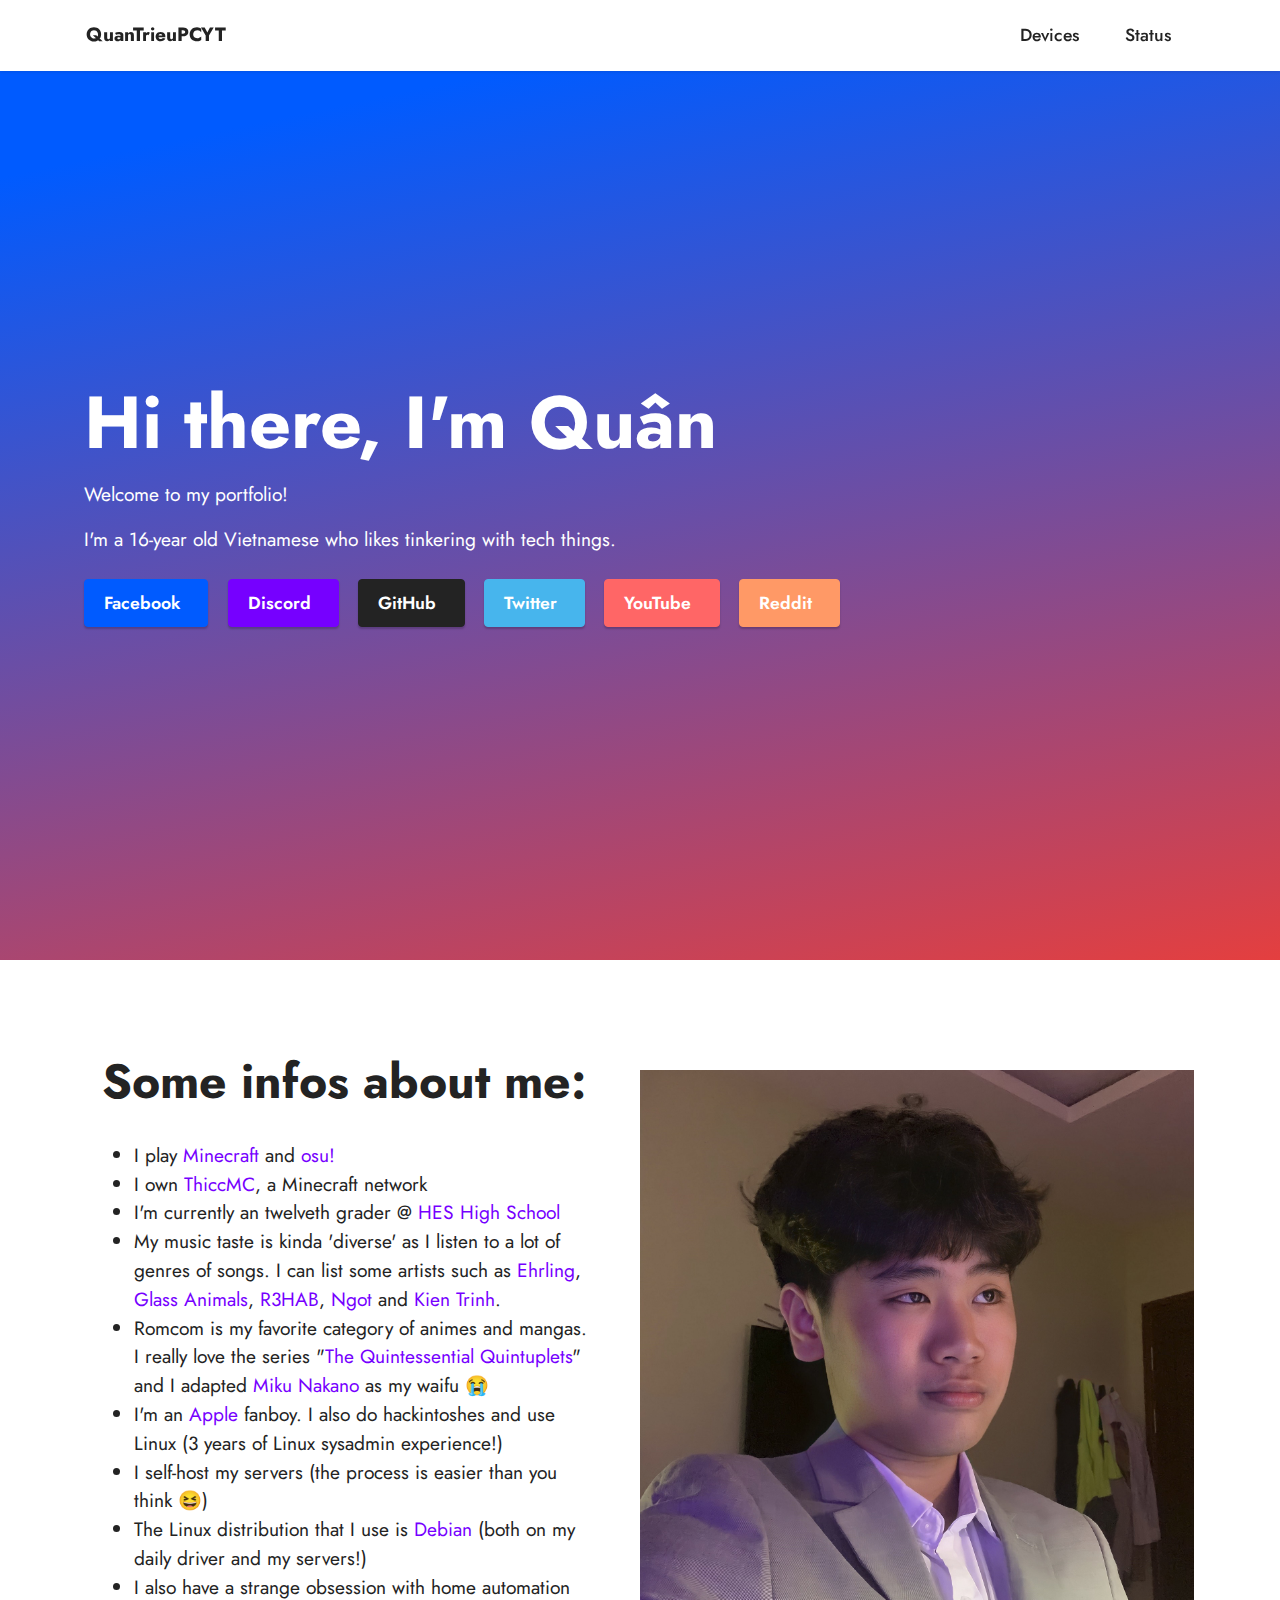
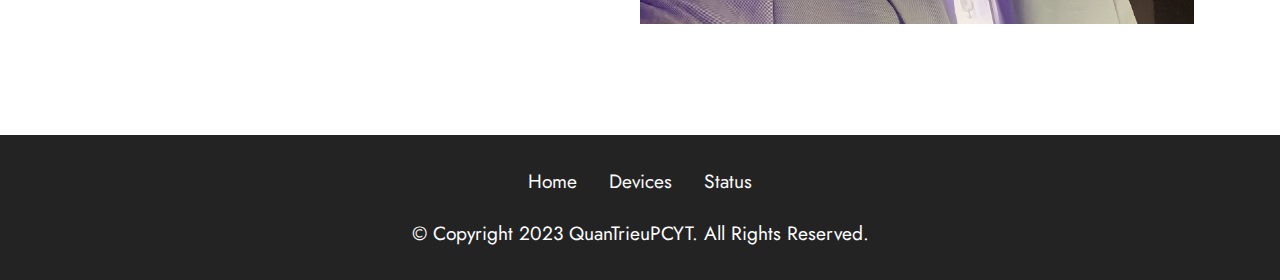
==== index.html @ b27316fb "big dick" ====
<!DOCTYPE html>
<html>
  <head>
    <meta charset="UTF-8">
    <meta http-equiv="X-UA-Compatible" content="IE=edge">
    <meta name="generator" content="ThiccMC">
    <meta name="twitter:description" content="16-year old Vietnamese who likes tinkering with tech things.">
    <meta name="twitter:card" content="summary_large_image" />
    <meta name="twitter:image:src" content="assets/images/index-meta.png">
    <meta property="twitter:image" content="assets/images/index-meta.png" />
    <meta property="og:image" content="assets/images/index-meta.png">
    <meta property="og:type" content="website">
    <meta property="og:url" content="https://qtpc.tech/">
    <meta property="og:title" content="QuanTrieuPCYT">
    <meta property="og:description" content="16-year old Vietnamese who likes tinkering with tech things.">
    <meta name="twitter:title" content="QuanTrieuPCYT">
    <meta name="viewport" content="width=device-width, initial-scale=1, minimum-scale=1">
    <link rel="shortcut icon" href="assets/images/c-2.jpg" type="image/x-icon">
    <meta name="description" content="16-year old Vietnamese who likes tinkering with tech things.">
    <title>QuanTrieuPCYT</title>
    <link rel="stylesheet" href="assets/web/assets/mobirise-icons2/mobirise2.css">
    <link rel="stylesheet" href="assets/bootstrap/css/bootstrap.min.css">
    <link rel="stylesheet" href="assets/bootstrap/css/bootstrap-grid.min.css">
    <link rel="stylesheet" href="assets/bootstrap/css/bootstrap-reboot.min.css">
    <link rel="stylesheet" href="assets/dropdown/css/style.css">
    <link rel="stylesheet" href="assets/socicon/css/styles.css">
    <link rel="stylesheet" href="assets/theme/css/style.css">
    <link rel="preload" href="https://fonts.googleapis.com/css?family=Jost:100,200,300,400,500,600,700,800,900,100i,200i,300i,400i,500i,600i,700i,800i,900i&display=swap" as="style" onload="this.onload=null;this.rel='stylesheet'">
    <noscript>
      <link rel="stylesheet" href="https://fonts.googleapis.com/css?family=Jost:100,200,300,400,500,600,700,800,900,100i,200i,300i,400i,500i,600i,700i,800i,900i&display=swap">
    </noscript>
    <link rel="preload" as="style" href="assets/mobirise/css/mbr-additional.css">
    <link rel="stylesheet" href="assets/mobirise/css/mbr-additional.css" type="text/css">
  </head>
  <body>
    <section data-bs-version="5.1" class="menu menu1 cid-sQlVf303ja" once="menu" id="menu1-1">
      <nav class="navbar navbar-dropdown navbar-fixed-top navbar-expand-lg">
        <div class="container">
          <div class="navbar-brand">
            <span class="navbar-caption-wrap">
              <a class="navbar-caption text-black text-primary display-7" href="/">QuanTrieuPCYT</a>
            </span>
          </div>
          <button class="navbar-toggler" type="button" data-toggle="collapse" data-bs-toggle="collapse" data-target="#navbarSupportedContent" data-bs-target="#navbarSupportedContent" aria-controls="navbarNavAltMarkup" aria-expanded="false" aria-label="Toggle navigation">
            <div class="hamburger">
              <span></span>
              <span></span>
              <span></span>
              <span></span>
            </div>
          </button>
          <div class="collapse navbar-collapse" id="navbarSupportedContent">
            <ul class="navbar-nav nav-dropdown nav-right" data-app-modern-menu="true">
              <li class="nav-item">
                <a class="nav-link link text-black text-primary display-4" href="devices">Devices</a>
              </li>
              <li class="nav-item">
                <a class="nav-link link text-black text-primary display-4" href="https://status.qtpc.tech">Status</a>
              </li>
            </ul>
          </div>
        </div>
      </nav>
    </section>
    <section data-bs-version="5.1" class="header18 cid-sQlVcE5GOD mbr-fullscreen" id="header18-0">
      <div class="align-center container-fluid">
        <div class="row justify-content-center">
          <div class="col-12 col-lg-11">
            <h1 class="mbr-section-title mbr-fonts-style mbr-white mb-3 display-1">
              <strong>Hi there, I'm Quân</strong>
            </h1>
            <p class="mbr-text mbr-fonts-style mbr-white display-7">Welcome to my portfolio!</p>
            <p class="mbr-text mbr-fonts-style mbr-white display-7">I'm a 16-year old Vietnamese who likes tinkering with tech things.</p>
            <div class="mbr-section-btn mt-3">
              <a class="btn btn-success display-4" href="https://facebook.com/qtpctechhxd" target="_blank">
                <span class="socicon socicon-facebook mbr-iconfont mbr-iconfont-btn"></span>Facebook </a>
              <a class="btn btn-primary display-4" href="https://discord.com/users/839427463334461490" target="_blank">
                <span class="socicon socicon-discord mbr-iconfont mbr-iconfont-btn"></span>Discord </a>
              <a class="btn btn-black display-4" href="https://github.com/QuanTrieuPCYT" target="_blank">
                <span class="socicon socicon-github mbr-iconfont mbr-iconfont-btn"></span>GitHub </a>
              <a class="btn btn-info display-4" href="https://twitter.com/qtpctechhxd" target="_blank">
                <span class="socicon socicon-twitter mbr-iconfont mbr-iconfont-btn"></span>Twitter </a>
              <a class="btn btn-secondary display-4" href="https://youtube.com/c/QuanTrieuPCYT" target="_blank">
                <span class="socicon socicon-youtube mbr-iconfont mbr-iconfont-btn"></span>YouTube </a>
              <a class="btn btn-danger display-4" href="http://reddit.com/u/qtpctechhxd" target="_blank">
                <span class="socicon socicon-reddit mbr-iconfont mbr-iconfont-btn"></span>Reddit </a>
            </div>
          </div>
        </div>
      </div>
    </section>
    <section data-bs-version="5.1" class="features11 cid-tj7FQv6GFC" id="features12-3">
      <div class="container">
        <div class="m-0 row align-items-center">
          <div class="col-12 col-lg">
            <div class="card-wrapper">
              <div class="card-box">
                <h4 class="card-title mbr-fonts-style mb-4 display-2">
                  <strong>Some infos about me:</strong>
                </h4>
                <div class="mbr-text mbr-fonts-style counter-container display-7">
                  <ul>
                    <li>I play <a href="https://namemc.com/QuanTrieuPCYT" class="text-primary" target="_blank">Minecraft</a> and <a href="https://osu.ppy.sh/users/19029746" class="text-primary" target="_blank">osu!</a>
                    </li>
                    <li>I own <a href="https://thiccmc.com" class="text-primary" target="_blank">ThiccMC</a>, a Minecraft network </li>
                    <li>I'm currently an twelveth grader @ <a href="http://hes.vnu.edu.vn" class="text-primary" target="_blank">HES High School</a>
                    </li>
                    <li>My music taste is kinda 'diverse' as I listen to a lot of genres of songs. I can list some artists such as <a href="http://ehrlingmusic.com" class="text-primary" target="_blank">Ehrling</a>, <a href="http://glassanimals.com" class="text-primary" target="_blank">Glass Animals</a>, <a href="http://r3hab.com" class="text-primary" target="_blank">R3HAB</a>, <a href="https://www.youtube.com/channel/UCuKWFCkVDNzcFy5JGeJFrOw" class="text-primary" target="_blank">Ngot</a> and <a href="https://www.youtube.com/channel/UCf14c1oBpl47qcbzWbFjNxA" class="text-primary" target="_blank">Kien Trinh</a>. </li>
                    <li>Romcom is my favorite category of animes and mangas. I really love the series "<a href="https://5hanayome.fandom.com/wiki/5-toubun_no_Hanayome" class="text-primary" target="_blank">The Quintessential Quintuplets</a>" and I adapted <a href="https://5hanayome.fandom.com/wiki/Miku_Nakano" class="text-primary" target="_blank">Miku Nakano</a> as my waifu 😭 </li>
                    <li>I'm an <a href="https://apple.com" class="text-primary" target="_blank">Apple</a> fanboy. I also do hackintoshes and use Linux (3 years of Linux sysadmin experience!) </li>
                    <li>I self-host my servers (the process is easier than you think 😆)</li>
                    <li>The Linux distribution that I use is <a href="https://debian.org" class="text-primary" target="_blank">Debian</a> (both on my daily driver and my servers!) </li>
                    <li>I also have a strange obsession with home automation</li>
                  </ul>
                </div>
              </div>
            </div>
          </div>
          <div class="p-0 col-12 col-lg-6 md-pb">
            <div class="image-wrapper">
              <a href="https://www.youtube.com/watch?v=gWo12TtN9Kk" target="_blank">
                <img src="assets/images/e.jpg" alt="QuanTrieuPCYT's Face">
              </a>
            </div>
          </div>
        </div>
      </div>
    </section>
    <section data-bs-version="5.1" class="footer3 cid-tj7Z1CofaH" once="footers" id="footer3-d">
      <div class="container">
        <div class="media-container-row align-center mbr-white">
          <div class="row row-links">
            <ul class="foot-menu">
              <li class="foot-menu-item mbr-fonts-style display-7">
                <a href="/" class="text-white text-primary">Home</a>
              </li>
              <li class="foot-menu-item mbr-fonts-style display-7">
                <a href="devices" class="text-white">Devices</a>
              </li>
              <li class="foot-menu-item mbr-fonts-style display-7">
                <a href="https://status.qtpc.tech" class="text-white">Status</a>
              </li>
            </ul>
          </div>
          <div class="row social-row">
            <div class="social-list align-right pb-2">
              <div class="soc-item">
                <a href="https://facebook.com/qtpctechhxd" target="_blank">
                  <span class="mbr-iconfont mbr-iconfont-social socicon-facebook socicon"></span>
                </a>
              </div>
              <div class="soc-item">
                <a href="https://discord.com/users/839427463334461490" target="_blank">
                  <span class="mbr-iconfont mbr-iconfont-social socicon-discord socicon"></span>
                </a>
              </div>
              <div class="soc-item">
                <a href="https://github.com/QuanTrieuPCYT" target="_blank">
                  <span class="mbr-iconfont mbr-iconfont-social socicon-github socicon"></span>
                </a>
              </div>
              <div class="soc-item">
                <a href="https://twitter.com/qtpctechhxd" target="_blank">
                  <span class="mbr-iconfont mbr-iconfont-social socicon-twitter socicon"></span>
                </a>
              </div>
              <div class="soc-item">
                <a href="https://youtube.com/c/QuanTrieuPCYT" target="_blank">
                  <span class="mbr-iconfont mbr-iconfont-social socicon-youtube socicon"></span>
                </a>
              </div>
              <div class="soc-item">
                <a href="https://reddit.com/u/qtpctechhxd" target="_blank">
                  <span class="mbr-iconfont mbr-iconfont-social socicon-reddit socicon"></span>
                </a>
              </div>
            </div>
          </div>
          <div class="row row-copirayt">
            <p class="mbr-text mb-0 mbr-fonts-style mbr-white align-center display-7"> © Copyright 2023 QuanTrieuPCYT. All Rights Reserved. </p>
          </div>
        </div>
      </div>
    </section>
    <script src="assets/web/assets/jquery/jquery.min.js"></script>
    <script src="assets/bootstrap/js/bootstrap.bundle.min.js"></script>
    <script src="assets/smoothscroll/smooth-scroll.js"></script>
    <script src="assets/ytplayer/index.js"></script>
    <script src="assets/dropdown/js/navbar-dropdown.js"></script>
    <script src="assets/theme/js/script.js"></script>
  </body>
</html>
---- assets/web/assets/mobirise-icons2/mobirise2.css ----
@font-face {
  font-family: 'Moririse2';
  font-display: swap;
  src:  url('mobirise2.eot?f2bix4');
  src:  url('mobirise2.eot?f2bix4#iefix') format('embedded-opentype'),
    url('mobirise2.ttf?f2bix4') format('truetype'),
    url('mobirise2.woff?f2bix4') format('woff'),
    url('mobirise2.svg?f2bix4#mobirise2') format('svg');
  font-weight: normal;
  font-style: normal;
}

[class^="mobi-"], [class*=" mobi-"] {
  /* use !important to prevent issues with browser extensions that change fonts */
  font-family: 'Moririse2' !important;
  speak: none;
  font-style: normal;
  font-weight: normal;
  font-variant: normal;
  text-transform: none;
  line-height: 1;

  /* Better Font Rendering =========== */
  -webkit-font-smoothing: antialiased;
  -moz-osx-font-smoothing: grayscale;
}

.mobi-mbri-add-submenu:before {
  content: "\e900";
}
.mobi-mbri-alert:before {
  content: "\e901";
}
.mobi-mbri-align-center:before {
  content: "\e902";
}
.mobi-mbri-align-justify:before {
  content: "\e903";
}
.mobi-mbri-align-left:before {
  content: "\e904";
}
.mobi-mbri-align-right:before {
  content: "\e905";
}
.mobi-mbri-android:before {
  content: "\e906";
}
.mobi-mbri-apple:before {
  content: "\e907";
}
.mobi-mbri-arrow-down:before {
  content: "\e908";
}
.mobi-mbri-arrow-next:before {
  content: "\e909";
}
.mobi-mbri-arrow-prev:before {
  content: "\e90a";
}
.mobi-mbri-arrow-up:before {
  content: "\e90b";
}
.mobi-mbri-bold:before {
  content: "\e90c";
}
.mobi-mbri-bookmark:before {
  content: "\e90d";
}
.mobi-mbri-bootstrap:before {
  content: "\e90e";
}
.mobi-mbri-briefcase:before {
  content: "\e90f";
}
.mobi-mbri-browse:before {
  content: "\e910";
}
.mobi-mbri-bulleted-list:before {
  content: "\e911";
}
.mobi-mbri-calendar:before {
  content: "\e912";
}
.mobi-mbri-camera:before {
  content: "\e913";
}
.mobi-mbri-cart-add:before {
  content: "\e914";
}
.mobi-mbri-cart-full:before {
  content: "\e915";
}
.mobi-mbri-cash:before {
  content: "\e916";
}
.mobi-mbri-change-style:before {
  content: "\e917";
}
.mobi-mbri-chat:before {
  content: "\e918";
}
.mobi-mbri-clock:before {
  content: "\e919";
}
.mobi-mbri-close:before {
  content: "\e91a";
}
.mobi-mbri-cloud:before {
  content: "\e91b";
}
.mobi-mbri-code:before {
  content: "\e91c";
}
.mobi-mbri-contact-form:before {
  content: "\e91d";
}
.mobi-mbri-credit-card:before {
  content: "\e91e";
}
.mobi-mbri-cursor-click:before {
  content: "\e91f";
}
.mobi-mbri-cust-feedback:before {
  content: "\e920";
}
.mobi-mbri-database:before {
  content: "\e921";
}
.mobi-mbri-delivery:before {
  content: "\e922";
}
.mobi-mbri-desktop:before {
  content: "\e923";
}
.mobi-mbri-devices:before {
  content: "\e924";
}
.mobi-mbri-down:before {
  content: "\e925";
}
.mobi-mbri-download-2:before {
  content: "\e926";
}
.mobi-mbri-download:before {
  content: "\e927";
}
.mobi-mbri-drag-n-drop-2:before {
  content: "\e928";
}
.mobi-mbri-drag-n-drop:before {
  content: "\e929";
}
.mobi-mbri-edit-2:before {
  content: "\e92a";
}
.mobi-mbri-edit:before {
  content: "\e92b";
}
.mobi-mbri-error:before {
  content: "\e92c";
}
.mobi-mbri-extension:before {
  content: "\e92d";
}
.mobi-mbri-features:before {
  content: "\e92e";
}
.mobi-mbri-file:before {
  content: "\e92f";
}
.mobi-mbri-flag:before {
  content: "\e930";
}
.mobi-mbri-folder:before {
  content: "\e931";
}
.mobi-mbri-gift:before {
  content: "\e932";
}
.mobi-mbri-github:before {
  content: "\e933";
}
.mobi-mbri-globe-2:before {
  content: "\e934";
}
.mobi-mbri-globe:before {
  content: "\e935";
}
.mobi-mbri-growing-chart:before {
  content: "\e936";
}
.mobi-mbri-hearth:before {
  content: "\e937";
}
.mobi-mbri-help:before {
  content: "\e938";
}
.mobi-mbri-home:before {
  content: "\e939";
}
.mobi-mbri-hot-cup:before {
  content: "\e93a";
}
.mobi-mbri-idea:before {
  content: "\e93b";
}
.mobi-mbri-image-gallery:before {
  content: "\e93c";
}
.mobi-mbri-image-slider:before {
  content: "\e93d";
}
.mobi-mbri-info:before {
  content: "\e93e";
}
.mobi-mbri-italic:before {
  content: "\e93f";
}
.mobi-mbri-key:before {
  content: "\e940";
}
.mobi-mbri-laptop:before {
  content: "\e941";
}
.mobi-mbri-layers:before {
  content: "\e942";
}
.mobi-mbri-left-right:before {
  content: "\e943";
}
.mobi-mbri-left:before {
  content: "\e944";
}
.mobi-mbri-letter:before {
  content: "\e945";
}
.mobi-mbri-like:before {
  content: "\e946";
}
.mobi-mbri-link:before {
  content: "\e947";
}
.mobi-mbri-lock:before {
  content: "\e948";
}
.mobi-mbri-login:before {
  content: "\e949";
}
.mobi-mbri-logout:before {
  content: "\e94a";
}
.mobi-mbri-magic-stick:before {
  content: "\e94b";
}
.mobi-mbri-map-pin:before {
  content: "\e94c";
}
.mobi-mbri-menu:before {
  content: "\e94d";
}
.mobi-mbri-mobile-2:before {
  content: "\e94e";
}
.mobi-mbri-mobile-horizontal:before {
  content: "\e94f";
}
.mobi-mbri-mobile:before {
  content: "\e950";
}
.mobi-mbri-mobirise:before {
  content: "\e951";
}
.mobi-mbri-more-horizontal:before {
  content: "\e952";
}
.mobi-mbri-more-vertical:before {
  content: "\e953";
}
.mobi-mbri-music:before {
  content: "\e954";
}
.mobi-mbri-new-file:before {
  content: "\e955";
}
.mobi-mbri-numbered-list:before {
  content: "\e956";
}
.mobi-mbri-opened-folder:before {
  content: "\e957";
}
.mobi-mbri-pages:before {
  content: "\e958";
}
.mobi-mbri-paper-plane:before {
  content: "\e959";
}
.mobi-mbri-paperclip:before {
  content: "\e95a";
}
.mobi-mbri-phone:before {
  content: "\e95b";
}
.mobi-mbri-photo:before {
  content: "\e95c";
}
.mobi-mbri-photos:before {
  content: "\e95d";
}
.mobi-mbri-pin:before {
  content: "\e95e";
}
.mobi-mbri-play:before {
  content: "\e95f";
}
.mobi-mbri-plus:before {
  content: "\e960";
}
.mobi-mbri-preview:before {
  content: "\e961";
}
.mobi-mbri-print:before {
  content: "\e962";
}
.mobi-mbri-protect:before {
  content: "\e963";
}
.mobi-mbri-question:before {
  content: "\e964";
}
.mobi-mbri-quote-left:before {
  content: "\e965";
}
.mobi-mbri-quote-right:before {
  content: "\e966";
}
.mobi-mbri-redo:before {
  content: "\e967";
}
.mobi-mbri-refresh:before {
  content: "\e968";
}
.mobi-mbri-responsive-2:before {
  content: "\e969";
}
.mobi-mbri-responsive:before {
  content: "\e96a";
}
.mobi-mbri-right:before {
  content: "\e96b";
}
.mobi-mbri-rocket:before {
  content: "\e96c";
}
.mobi-mbri-sad-face:before {
  content: "\e96d";
}
.mobi-mbri-sale:before {
  content: "\e96e";
}
.mobi-mbri-save:before {
  content: "\e96f";
}
.mobi-mbri-search:before {
  content: "\e970";
}
.mobi-mbri-setting-2:before {
  content: "\e971";
}
.mobi-mbri-setting-3:before {
  content: "\e972";
}
.mobi-mbri-setting:before {
  content: "\e973";
}
.mobi-mbri-share:before {
  content: "\e974";
}
.mobi-mbri-shopping-bag:before {
  content: "\e975";
}
.mobi-mbri-shopping-basket:before {
  content: "\e976";
}
.mobi-mbri-shopping-cart:before {
  content: "\e977";
}
.mobi-mbri-sites:before {
  content: "\e978";
}
.mobi-mbri-smile-face:before {
  content: "\e979";
}
.mobi-mbri-speed:before {
  content: "\e97a";
}
.mobi-mbri-star:before {
  content: "\e97b";
}
.mobi-mbri-success:before {
  content: "\e97c";
}
.mobi-mbri-sun:before {
  content: "\e97d";
}
.mobi-mbri-sun2:before {
  content: "\e97e";
}
.mobi-mbri-tablet-vertical:before {
  content: "\e97f";
}
.mobi-mbri-tablet:before {
  content: "\e980";
}
.mobi-mbri-target:before {
  content: "\e981";
}
.mobi-mbri-timer:before {
  content: "\e982";
}
.mobi-mbri-to-ftp:before {
  content: "\e983";
}
.mobi-mbri-to-local-drive:before {
  content: "\e984";
}
.mobi-mbri-touch-swipe:before {
  content: "\e985";
}
.mobi-mbri-touch:before {
  content: "\e986";
}
.mobi-mbri-trash:before {
  content: "\e987";
}
.mobi-mbri-underline:before {
  content: "\e988";
}
.mobi-mbri-undo:before {
  content: "\e989";
}
.mobi-mbri-unlink:before {
  content: "\e98a";
}
.mobi-mbri-unlock:before {
  content: "\e98b";
}
.mobi-mbri-up-down:before {
  content: "\e98c";
}
.mobi-mbri-up:before {
  content: "\e98d";
}
.mobi-mbri-update:before {
  content: "\e98e";
}
.mobi-mbri-upload-2:before {
  content: "\e98f";
}
.mobi-mbri-upload:before {
  content: "\e990";
}
.mobi-mbri-user-2:before {
  content: "\e991";
}
.mobi-mbri-user:before {
  content: "\e992";
}
.mobi-mbri-users:before {
  content: "\e993";
}
.mobi-mbri-video-play:before {
  content: "\e994";
}
.mobi-mbri-video:before {
  content: "\e995";
}
.mobi-mbri-watch:before {
  content: "\e996";
}
.mobi-mbri-website-theme-2:before {
  content: "\e997";
}
.mobi-mbri-website-theme:before {
  content: "\e998";
}
.mobi-mbri-wifi:before {
  content: "\e999";
}
.mobi-mbri-windows:before {
  content: "\e99a";
}
.mobi-mbri-zoom-in:before {
  content: "\e99b";
}
.mobi-mbri-zoom-out:before {
  content: "\e99c";
}
---- assets/dropdown/css/style.css ----
.navbar-dropdown {
  left: 0;
  padding: 0;
  position: absolute;
  right: 0;
  top: 0;
  transition: all 0.45s ease;
  z-index: 1030;
  background: #282828; }
  .navbar-dropdown .navbar-logo {
    margin-right: 0.8rem;
    transition: margin 0.3s ease-in-out;
    vertical-align: middle; }
    .navbar-dropdown .navbar-logo img {
      height: 3.125rem;
      transition: all 0.3s ease-in-out; }
    .navbar-dropdown .navbar-logo.mbr-iconfont {
      font-size: 3.125rem;
      line-height: 3.125rem; }
  .navbar-dropdown .navbar-caption {
    font-weight: 700;
    white-space: normal;
    vertical-align: -4px;
    line-height: 3.125rem !important; }
    .navbar-dropdown .navbar-caption, .navbar-dropdown .navbar-caption:hover {
      color: inherit;
      text-decoration: none; }
  .navbar-dropdown .mbr-iconfont + .navbar-caption {
    vertical-align: -1px; }
  .navbar-dropdown.navbar-fixed-top {
    position: fixed; }
  .navbar-dropdown .navbar-brand span {
    vertical-align: -4px; }
  .navbar-dropdown.bg-color.transparent {
    background: none; }
  .navbar-dropdown.navbar-short .navbar-brand {
    padding: 0.625rem 0; }
    .navbar-dropdown.navbar-short .navbar-brand span {
      vertical-align: -1px; }
  .navbar-dropdown.navbar-short .navbar-caption {
    line-height: 2.375rem !important;
    vertical-align: -2px; }
  .navbar-dropdown.navbar-short .navbar-logo {
    margin-right: 0.5rem; }
    .navbar-dropdown.navbar-short .navbar-logo img {
      height: 2.375rem; }
    .navbar-dropdown.navbar-short .navbar-logo.mbr-iconfont {
      font-size: 2.375rem;
      line-height: 2.375rem; }
  .navbar-dropdown.navbar-short .mbr-table-cell {
    height: 3.625rem; }
  .navbar-dropdown .navbar-close {
    left: 0.6875rem;
    position: fixed;
    top: 0.75rem;
    z-index: 1000; }
  .navbar-dropdown .hamburger-icon {
    content: "";
    display: inline-block;
    vertical-align: middle;
    width: 16px;
    -webkit-box-shadow: 0 -6px 0 1px #282828,0 0 0 1px #282828,0 6px 0 1px #282828;
    -moz-box-shadow: 0 -6px 0 1px #282828,0 0 0 1px #282828,0 6px 0 1px #282828;
    box-shadow: 0 -6px 0 1px #282828,0 0 0 1px #282828,0 6px 0 1px #282828; }

.dropdown-menu .dropdown-toggle[data-toggle="dropdown-submenu"]::after {
  border-bottom: 0.35em solid transparent;
  border-left: 0.35em solid;
  border-right: 0;
  border-top: 0.35em solid transparent;
  margin-left: 0.3rem; }

.dropdown-menu .dropdown-item:focus {
  outline: 0; }

.nav-dropdown {
  font-size: 0.75rem;
  font-weight: 500;
  height: auto !important; }
  .nav-dropdown .nav-btn {
    padding-left: 1rem; }
  .nav-dropdown .link {
    margin: .667em 1.667em;
    font-weight: 500;
    padding: 0;
    transition: color .2s ease-in-out; }
    .nav-dropdown .link.dropdown-toggle {
      margin-right: 2.583em; }
      .nav-dropdown .link.dropdown-toggle::after {
        margin-left: .25rem;
        border-top: 0.35em solid;
        border-right: 0.35em solid transparent;
        border-left: 0.35em solid transparent;
        border-bottom: 0; }
      .nav-dropdown .link.dropdown-toggle[aria-expanded="true"] {
        margin: 0;
        padding: 0.667em 3.263em  0.667em 1.667em; }
  .nav-dropdown .link::after,
  .nav-dropdown .dropdown-item::after {
    color: inherit; }
  .nav-dropdown .btn {
    font-size: 0.75rem;
    font-weight: 700;
    letter-spacing: 0;
    margin-bottom: 0;
    padding-left: 1.25rem;
    padding-right: 1.25rem; }
  .nav-dropdown .dropdown-menu {
    border-radius: 0;
    border: 0;
    left: 0;
    margin: 0;
    padding-bottom: 1.25rem;
    padding-top: 1.25rem;
    position: relative; }
  .nav-dropdown .dropdown-submenu {
    margin-left: 0.125rem;
    top: 0; }
  .nav-dropdown .dropdown-item {
    font-weight: 500;
    line-height: 2;
    padding: 0.3846em 4.615em 0.3846em 1.5385em;
    position: relative;
    transition: color .2s ease-in-out, background-color .2s ease-in-out; }
    .nav-dropdown .dropdown-item::after {
      margin-top: -0.3077em;
      position: absolute;
      right: 1.1538em;
      top: 50%; }
    .nav-dropdown .dropdown-item:focus, .nav-dropdown .dropdown-item:hover {
      background: none; }

@media (max-width: 767px) {
  .nav-dropdown.navbar-toggleable-sm {
    bottom: 0;
    display: none;
    left: 0;
    overflow-x: hidden;
    position: fixed;
    top: 0;
    transform: translateX(-100%);
    -ms-transform: translateX(-100%);
    -webkit-transform: translateX(-100%);
    width: 18.75rem;
    z-index: 999; } }
.nav-dropdown.navbar-toggleable-xl {
  bottom: 0;
  display: none;
  left: 0;
  overflow-x: hidden;
  position: fixed;
  top: 0;
  transform: translateX(-100%);
  -ms-transform: translateX(-100%);
  -webkit-transform: translateX(-100%);
  width: 18.75rem;
  z-index: 999; }

.nav-dropdown-sm {
  display: block !important;
  overflow-x: hidden;
  overflow: auto;
  padding-top: 3.875rem; }
  .nav-dropdown-sm::after {
    content: "";
    display: block;
    height: 3rem;
    width: 100%; }
  .nav-dropdown-sm.collapse.in ~ .navbar-close {
    display: block !important; }
  .nav-dropdown-sm.collapsing, .nav-dropdown-sm.collapse.in {
    transform: translateX(0);
    -ms-transform: translateX(0);
    -webkit-transform: translateX(0);
    transition: all 0.25s ease-out;
    -webkit-transition: all 0.25s ease-out;
    background: #282828; }
  .nav-dropdown-sm.collapsing[aria-expanded="false"] {
    transform: translateX(-100%);
    -ms-transform: translateX(-100%);
    -webkit-transform: translateX(-100%); }
  .nav-dropdown-sm .nav-item {
    display: block;
    margin-left: 0 !important;
    padding-left: 0; }
  .nav-dropdown-sm .link,
  .nav-dropdown-sm .dropdown-item {
    border-top: 1px dotted rgba(255, 255, 255, 0.1);
    font-size: 0.8125rem;
    line-height: 1.6;
    margin: 0 !important;
    padding: 0.875rem 2.4rem 0.875rem 1.5625rem !important;
    position: relative;
    white-space: normal; }
    .nav-dropdown-sm .link:focus, .nav-dropdown-sm .link:hover,
    .nav-dropdown-sm .dropdown-item:focus,
    .nav-dropdown-sm .dropdown-item:hover {
      background: rgba(0, 0, 0, 0.2) !important;
      color: #c0a375; }
  .nav-dropdown-sm .nav-btn {
    position: relative;
    padding: 1.5625rem 1.5625rem 0 1.5625rem; }
    .nav-dropdown-sm .nav-btn::before {
      border-top: 1px dotted rgba(255, 255, 255, 0.1);
      content: "";
      left: 0;
      position: absolute;
      top: 0;
      width: 100%; }
    .nav-dropdown-sm .nav-btn + .nav-btn {
      padding-top: 0.625rem; }
      .nav-dropdown-sm .nav-btn + .nav-btn::before {
        display: none; }
  .nav-dropdown-sm .btn {
    padding: 0.625rem 0; }
  .nav-dropdown-sm .dropdown-toggle[data-toggle="dropdown-submenu"]::after {
    margin-left: .25rem;
    border-top: 0.35em solid;
    border-right: 0.35em solid transparent;
    border-left: 0.35em solid transparent;
    border-bottom: 0; }
  .nav-dropdown-sm .dropdown-toggle[data-toggle="dropdown-submenu"][aria-expanded="true"]::after {
    border-top: 0;
    border-right: 0.35em solid transparent;
    border-left: 0.35em solid transparent;
    border-bottom: 0.35em solid; }
  .nav-dropdown-sm .dropdown-menu {
    margin: 0;
    padding: 0;
    position: relative;
    top: 0;
    left: 0;
    width: 100%;
    border: 0;
    float: none;
    border-radius: 0;
    background: none; }
  .nav-dropdown-sm .dropdown-submenu {
    left: 100%;
    margin-left: 0.125rem;
    margin-top: -1.25rem;
    top: 0; }

.navbar-toggleable-sm .nav-dropdown .dropdown-menu {
  position: absolute; }

.navbar-toggleable-sm .nav-dropdown .dropdown-submenu {
  left: 100%;
  margin-left: 0.125rem;
  margin-top: -1.25rem;
  top: 0; }

.navbar-toggleable-sm.opened .nav-dropdown .dropdown-menu {
  position: relative; }

.navbar-toggleable-sm.opened .nav-dropdown .dropdown-submenu {
  left: 0;
  margin-left: 00rem;
  margin-top: 0rem;
  top: 0; }

.is-builder .nav-dropdown.collapsing {
  transition: none !important; }
---- assets/theme/css/style.css ----
@charset "UTF-8";
section {
  background-color: #ffffff;
}

body {
  font-style: normal;
  line-height: 1.5;
  font-weight: 400;
  color: #232323;
  position: relative;
}

button {
  background-color: transparent;
  border-color: transparent;
}

section,
.container,
.container-fluid {
  position: relative;
  word-wrap: break-word;
}

a.mbr-iconfont:hover {
  text-decoration: none;
}

.article .lead p,
.article .lead ul,
.article .lead ol,
.article .lead pre,
.article .lead blockquote {
  margin-bottom: 0;
}

a {
  font-style: normal;
  font-weight: 400;
  cursor: pointer;
}
a, a:hover {
  text-decoration: none;
}

.mbr-section-title {
  font-style: normal;
  line-height: 1.3;
}

.mbr-section-subtitle {
  line-height: 1.3;
}

.mbr-text {
  font-style: normal;
  line-height: 1.7;
}

h1,
h2,
h3,
h4,
h5,
h6,
.display-1,
.display-2,
.display-4,
.display-5,
.display-7,
span,
p,
a {
  line-height: 1;
  word-break: break-word;
  word-wrap: break-word;
  font-weight: 400;
}

b,
strong {
  font-weight: bold;
}

input:-webkit-autofill, input:-webkit-autofill:hover, input:-webkit-autofill:focus, input:-webkit-autofill:active {
  transition-delay: 9999s;
  -webkit-transition-property: background-color, color;
  transition-property: background-color, color;
}

textarea[type=hidden] {
  display: none;
}

section {
  background-position: 50% 50%;
  background-repeat: no-repeat;
  background-size: cover;
}
section .mbr-background-video,
section .mbr-background-video-preview {
  position: absolute;
  bottom: 0;
  left: 0;
  right: 0;
  top: 0;
}

.hidden {
  visibility: hidden;
}

.mbr-z-index20 {
  z-index: 20;
}

/*! Base colors */
.mbr-white {
  color: #ffffff;
}

.mbr-black {
  color: #111111;
}

.mbr-bg-white {
  background-color: #ffffff;
}

.mbr-bg-black {
  background-color: #000000;
}

/*! Text-aligns */
.align-left {
  text-align: left;
}

.align-center {
  text-align: center;
}

.align-right {
  text-align: right;
}

/*! Font-weight  */
.mbr-light {
  font-weight: 300;
}

.mbr-regular {
  font-weight: 400;
}

.mbr-semibold {
  font-weight: 500;
}

.mbr-bold {
  font-weight: 700;
}

/*! Media  */
.media-content {
  flex-basis: 100%;
}

.media-container-row {
  display: flex;
  flex-direction: row;
  flex-wrap: wrap;
  justify-content: center;
  align-content: center;
  align-items: start;
}
.media-container-row .media-size-item {
  width: 400px;
}

.media-container-column {
  display: flex;
  flex-direction: column;
  flex-wrap: wrap;
  justify-content: center;
  align-content: center;
  align-items: stretch;
}
.media-container-column > * {
  width: 100%;
}

@media (min-width: 992px) {
  .media-container-row {
    flex-wrap: nowrap;
  }
}
figure {
  margin-bottom: 0;
  overflow: hidden;
}

figure[mbr-media-size] {
  transition: width 0.1s;
}

img,
iframe {
  display: block;
  width: 100%;
}

.card {
  background-color: transparent;
  border: none;
}

.card-box {
  width: 100%;
}

.card-img {
  text-align: center;
  flex-shrink: 0;
  -webkit-flex-shrink: 0;
}

.media {
  max-width: 100%;
  margin: 0 auto;
}

.mbr-figure {
  align-self: center;
}

.media-container > div {
  max-width: 100%;
}

.mbr-figure img,
.card-img img {
  width: 100%;
}

@media (max-width: 991px) {
  .media-size-item {
    width: auto !important;
  }

  .media {
    width: auto;
  }

  .mbr-figure {
    width: 100% !important;
  }
}
/*! Buttons */
.mbr-section-btn {
  margin-left: -0.6rem;
  margin-right: -0.6rem;
  font-size: 0;
}

.btn {
  font-weight: 600;
  border-width: 1px;
  font-style: normal;
  margin: 0.6rem 0.6rem;
  white-space: normal;
  transition: all 0.2s ease-in-out;
  display: inline-flex;
  align-items: center;
  justify-content: center;
  word-break: break-word;
}

.btn-sm {
  font-weight: 600;
  letter-spacing: 0px;
  transition: all 0.3s ease-in-out;
}

.btn-md {
  font-weight: 600;
  letter-spacing: 0px;
  transition: all 0.3s ease-in-out;
}

.btn-lg {
  font-weight: 600;
  letter-spacing: 0px;
  transition: all 0.3s ease-in-out;
}

.btn-form {
  margin: 0;
}
.btn-form:hover {
  cursor: pointer;
}

nav .mbr-section-btn {
  margin-left: 0rem;
  margin-right: 0rem;
}

/*! Btn icon margin */
.btn .mbr-iconfont,
.btn.btn-sm .mbr-iconfont {
  order: 1;
  cursor: pointer;
  margin-left: 0.5rem;
  vertical-align: sub;
}

.btn.btn-md .mbr-iconfont,
.btn.btn-md .mbr-iconfont {
  margin-left: 0.8rem;
}

.mbr-regular {
  font-weight: 400;
}

.mbr-semibold {
  font-weight: 500;
}

.mbr-bold {
  font-weight: 700;
}

[type=submit] {
  -webkit-appearance: none;
}

/*! Full-screen */
.mbr-fullscreen .mbr-overlay {
  min-height: 100vh;
}

.mbr-fullscreen {
  display: flex;
  display: -moz-flex;
  display: -ms-flex;
  display: -o-flex;
  align-items: center;
  min-height: 100vh;
  padding-top: 3rem;
  padding-bottom: 3rem;
}

/*! Map */
.map {
  height: 25rem;
  position: relative;
}
.map iframe {
  width: 100%;
  height: 100%;
}

/*! Scroll to top arrow */
.mbr-arrow-up {
  bottom: 25px;
  right: 90px;
  position: fixed;
  text-align: right;
  z-index: 5000;
  color: #ffffff;
  font-size: 22px;
}

.mbr-arrow-up a {
  background: rgba(0, 0, 0, 0.2);
  border-radius: 50%;
  color: #fff;
  display: inline-block;
  height: 60px;
  width: 60px;
  border: 2px solid #fff;
  outline-style: none !important;
  position: relative;
  text-decoration: none;
  transition: all 0.3s ease-in-out;
  cursor: pointer;
  text-align: center;
}
.mbr-arrow-up a:hover {
  background-color: rgba(0, 0, 0, 0.4);
}
.mbr-arrow-up a i {
  line-height: 60px;
}

.mbr-arrow-up-icon {
  display: block;
  color: #fff;
}

.mbr-arrow-up-icon::before {
  content: "›";
  display: inline-block;
  font-family: serif;
  font-size: 22px;
  line-height: 1;
  font-style: normal;
  position: relative;
  top: 6px;
  left: -4px;
  transform: rotate(-90deg);
}

/*! Arrow Down */
.mbr-arrow {
  position: absolute;
  bottom: 45px;
  left: 50%;
  width: 60px;
  height: 60px;
  cursor: pointer;
  background-color: rgba(80, 80, 80, 0.5);
  border-radius: 50%;
  transform: translateX(-50%);
}
@media (max-width: 767px) {
  .mbr-arrow {
    display: none;
  }
}
.mbr-arrow > a {
  display: inline-block;
  text-decoration: none;
  outline-style: none;
  -webkit-animation: arrowdown 1.7s ease-in-out infinite;
          animation: arrowdown 1.7s ease-in-out infinite;
  color: #ffffff;
}
.mbr-arrow > a > i {
  position: absolute;
  top: -2px;
  left: 15px;
  font-size: 2rem;
}

#scrollToTop a i::before {
  content: "";
  position: absolute;
  display: block;
  border-bottom: 2.5px solid #fff;
  border-left: 2.5px solid #fff;
  width: 27.8%;
  height: 27.8%;
  left: 50%;
  top: 51%;
  transform: translateY(-30%) translateX(-50%) rotate(135deg);
}

@keyframes arrowdown {
  0% {
    transform: translateY(0px);
  }
  50% {
    transform: translateY(-5px);
  }
  100% {
    transform: translateY(0px);
  }
}
@-webkit-keyframes arrowdown {
  0% {
    transform: translateY(0px);
  }
  50% {
    transform: translateY(-5px);
  }
  100% {
    transform: translateY(0px);
  }
}
@media (max-width: 500px) {
  .mbr-arrow-up {
    left: 0;
    right: 0;
    text-align: center;
  }
}
/*Gradients animation*/
@keyframes gradient-animation {
  from {
    background-position: 0% 100%;
    -webkit-animation-timing-function: ease-in-out;
            animation-timing-function: ease-in-out;
  }
  to {
    background-position: 100% 0%;
    -webkit-animation-timing-function: ease-in-out;
            animation-timing-function: ease-in-out;
  }
}
@-webkit-keyframes gradient-animation {
  from {
    background-position: 0% 100%;
    -webkit-animation-timing-function: ease-in-out;
            animation-timing-function: ease-in-out;
  }
  to {
    background-position: 100% 0%;
    -webkit-animation-timing-function: ease-in-out;
            animation-timing-function: ease-in-out;
  }
}
.bg-gradient {
  background-size: 200% 200%;
  animation: gradient-animation 5s infinite alternate;
  -webkit-animation: gradient-animation 5s infinite alternate;
}

.menu .navbar-brand {
  display: -webkit-flex;
}
.menu .navbar-brand span {
  display: flex;
  display: -webkit-flex;
}
.menu .navbar-brand .navbar-caption-wrap {
  display: -webkit-flex;
}
.menu .navbar-brand .navbar-logo img {
  display: -webkit-flex;
  width: auto;
}
@media (min-width: 768px) and (max-width: 991px) {
  .menu .navbar-toggleable-sm .navbar-nav {
    display: -ms-flexbox;
  }
}
@media (max-width: 991px) {
  .menu .navbar-collapse {
    max-height: 93.5vh;
  }
  .menu .navbar-collapse.show {
    overflow: auto;
  }
}
@media (min-width: 992px) {
  .menu .navbar-nav.nav-dropdown {
    display: -webkit-flex;
  }
  .menu .navbar-toggleable-sm .navbar-collapse {
    display: -webkit-flex !important;
  }
  .menu .collapsed .navbar-collapse {
    max-height: 93.5vh;
  }
  .menu .collapsed .navbar-collapse.show {
    overflow: auto;
  }
}
@media (max-width: 767px) {
  .menu .navbar-collapse {
    max-height: 80vh;
  }
}

.nav-link .mbr-iconfont {
  margin-right: 0.5rem;
}

.navbar {
  display: -webkit-flex;
  -webkit-flex-wrap: wrap;
  -webkit-align-items: center;
  -webkit-justify-content: space-between;
}

.navbar-collapse {
  -webkit-flex-basis: 100%;
  -webkit-flex-grow: 1;
  -webkit-align-items: center;
}

.nav-dropdown .link {
  padding: 0.667em 1.667em !important;
  margin: 0 !important;
}

.nav {
  display: -webkit-flex;
  -webkit-flex-wrap: wrap;
}

.row {
  display: -webkit-flex;
  -webkit-flex-wrap: wrap;
}

.justify-content-center {
  -webkit-justify-content: center;
}

.form-inline {
  display: -webkit-flex;
}

.card-wrapper {
  -webkit-flex: 1;
}

.carousel-control {
  z-index: 10;
  display: -webkit-flex;
}

.carousel-controls {
  display: -webkit-flex;
}

.media {
  display: -webkit-flex;
}

.form-group:focus {
  outline: none;
}

.jq-selectbox__select {
  padding: 7px 0;
  position: relative;
}

.jq-selectbox__dropdown {
  overflow: hidden;
  border-radius: 10px;
  position: absolute;
  top: 100%;
  left: 0 !important;
  width: 100% !important;
}

.jq-selectbox__trigger-arrow {
  right: 0;
  transform: translateY(-50%);
}

.jq-selectbox li {
  padding: 1.07em 0.5em;
}

input[type=range] {
  padding-left: 0 !important;
  padding-right: 0 !important;
}

.modal-dialog,
.modal-content {
  height: 100%;
}

.modal-dialog .carousel-inner {
  height: calc(100vh - 1.75rem);
}
@media (max-width: 575px) {
  .modal-dialog .carousel-inner {
    height: calc(100vh - 1rem);
  }
}

.carousel-item {
  text-align: center;
}

.carousel-item img {
  margin: auto;
}

.navbar-toggler {
  align-self: flex-start;
  padding: 0.25rem 0.75rem;
  font-size: 1.25rem;
  line-height: 1;
  background: transparent;
  border: 1px solid transparent;
  border-radius: 0.25rem;
}

.navbar-toggler:focus,
.navbar-toggler:hover {
  text-decoration: none;
  box-shadow: none;
}

.navbar-toggler-icon {
  display: inline-block;
  width: 1.5em;
  height: 1.5em;
  vertical-align: middle;
  content: "";
  background: no-repeat center center;
  background-size: 100% 100%;
}

.navbar-toggler-left {
  position: absolute;
  left: 1rem;
}

.navbar-toggler-right {
  position: absolute;
  right: 1rem;
}

.card-img {
  width: auto;
}

.menu .navbar.collapsed:not(.beta-menu) {
  flex-direction: column;
}

.carousel-item.active,
.carousel-item-next,
.carousel-item-prev {
  display: flex;
}

.note-air-layout .dropup .dropdown-menu,
.note-air-layout .navbar-fixed-bottom .dropdown .dropdown-menu {
  bottom: initial !important;
}

html,
body {
  height: auto;
  min-height: 100vh;
}

.dropup .dropdown-toggle::after {
  display: none;
}

.form-asterisk {
  font-family: initial;
  position: absolute;
  top: -2px;
  font-weight: normal;
}

.form-control-label {
  position: relative;
  cursor: pointer;
  margin-bottom: 0.357em;
  padding: 0;
}

.alert {
  color: #ffffff;
  border-radius: 0;
  border: 0;
  font-size: 1.1rem;
  line-height: 1.5;
  margin-bottom: 1.875rem;
  padding: 1.25rem;
  position: relative;
  text-align: center;
}
.alert.alert-form::after {
  background-color: inherit;
  bottom: -7px;
  content: "";
  display: block;
  height: 14px;
  left: 50%;
  margin-left: -7px;
  position: absolute;
  transform: rotate(45deg);
  width: 14px;
}

.form-control {
  background-color: #ffffff;
  background-clip: border-box;
  color: #232323;
  line-height: 1rem !important;
  height: auto;
  padding: 0.6rem 1.2rem;
  transition: border-color 0.25s ease 0s;
  border: 1px solid transparent !important;
  border-radius: 4px;
  box-shadow: rgba(0, 0, 0, 0.07) 0px 1px 1px 0px, rgba(0, 0, 0, 0.07) 0px 1px 3px 0px, rgba(0, 0, 0, 0.03) 0px 0px 0px 1px;
}
.form-active .form-control:invalid {
  border-color: red;
}

form .row {
  margin-left: -0.6rem;
  margin-right: -0.6rem;
}
form .row [class*=col] {
  padding-left: 0.6rem;
  padding-right: 0.6rem;
}

form .mbr-section-btn {
  margin: 0;
  padding-left: 0.6rem;
  padding-right: 0.6rem;
}

form .btn {
  display: flex;
  padding: 0.6rem 1.2rem;
  margin: 0;
}

form .form-check-input {
  margin-top: 0.5;
}

textarea.form-control {
  line-height: 1.5rem !important;
}

.form-group {
  margin-bottom: 1.2rem;
}

.form-control,
form .btn {
  min-height: 48px;
}

.gdpr-block label span.textGDPR input[name=gdpr] {
  top: 7px;
}

.form-control:focus {
  box-shadow: none;
}

:focus {
  outline: none;
}

.mbr-overlay {
  background-color: #000;
  bottom: 0;
  left: 0;
  opacity: 0.5;
  position: absolute;
  right: 0;
  top: 0;
  z-index: 0;
  pointer-events: none;
}

blockquote {
  font-style: italic;
  padding: 3rem;
  font-size: 1.09rem;
  position: relative;
  border-left: 3px solid;
}

ul,
ol,
pre,
blockquote {
  margin-bottom: 2.3125rem;
}

.mt-4 {
  margin-top: 2rem !important;
}

.mb-4 {
  margin-bottom: 2rem !important;
}

@media (min-width: 992px) {
  .container {
    padding-left: 16px;
    padding-right: 16px;
  }

  .row {
    margin-left: -16px;
    margin-right: -16px;
  }
  .row > [class*=col] {
    padding-left: 16px;
    padding-right: 16px;
  }
}
@media (min-width: 768px) {
  .container-fluid {
    padding-left: 32px;
    padding-right: 32px;
  }
}
@media (min-width: 768px) and (max-width: 991px) {
  .mbr-container {
    padding-left: 32px;
    padding-right: 32px;
  }
}
@media (max-width: 767px) {
  .mbr-container {
    padding-left: 16px;
    padding-right: 16px;
  }
}
.card-wrapper,
.item-wrapper {
  overflow: hidden;
}

.app-video-wrapper > img {
  opacity: 1;
}

.item {
  position: relative;
}

.dropdown-menu .dropdown-menu {
  left: 100%;
}

.dropdown-item + .dropdown-menu {
  display: none;
}

.dropdown-item:hover + .dropdown-menu,
.dropdown-menu:hover {
  display: block;
}

@media (min-aspect-ratio: 16/9) {
  .mbr-video-foreground {
    height: 300% !important;
    top: -100% !important;
  }
}
@media (max-aspect-ratio: 16/9) {
  .mbr-video-foreground {
    width: 300% !important;
    left: -100% !important;
  }
}.engine {
	position: absolute;
	text-indent: -2400px;
	text-align: center;
	padding: 0;
	top: 0;
	left: -2400px;
}
---- assets/mobirise/css/mbr-additional.css ----
body {
  font-family: Jost;
}
.display-1 {
  font-family: 'Jost', sans-serif;
  font-size: 4.6rem;
  line-height: 1.1;
}
.display-1 > .mbr-iconfont {
  font-size: 5.75rem;
}
.display-2 {
  font-family: 'Jost', sans-serif;
  font-size: 3rem;
  line-height: 1.1;
}
.display-2 > .mbr-iconfont {
  font-size: 3.75rem;
}
.display-4 {
  font-family: 'Jost', sans-serif;
  font-size: 1.1rem;
  line-height: 1.5;
}
.display-4 > .mbr-iconfont {
  font-size: 1.375rem;
}
.display-5 {
  font-family: 'Jost', sans-serif;
  font-size: 2rem;
  line-height: 1.5;
}
.display-5 > .mbr-iconfont {
  font-size: 2.5rem;
}
.display-7 {
  font-family: 'Jost', sans-serif;
  font-size: 1.2rem;
  line-height: 1.5;
}
.display-7 > .mbr-iconfont {
  font-size: 1.5rem;
}
/* ---- Fluid typography for mobile devices ---- */
/* 1.4 - font scale ratio ( bootstrap == 1.42857 ) */
/* 100vw - current viewport width */
/* (48 - 20)  48 == 48rem == 768px, 20 == 20rem == 320px(minimal supported viewport) */
/* 0.65 - min scale variable, may vary */
@media (max-width: 992px) {
  .display-1 {
    font-size: 3.68rem;
  }
}
@media (max-width: 768px) {
  .display-1 {
    font-size: 3.22rem;
    font-size: calc( 2.26rem + (4.6 - 2.26) * ((100vw - 20rem) / (48 - 20)));
    line-height: calc( 1.1 * (2.26rem + (4.6 - 2.26) * ((100vw - 20rem) / (48 - 20))));
  }
  .display-2 {
    font-size: 2.4rem;
    font-size: calc( 1.7rem + (3 - 1.7) * ((100vw - 20rem) / (48 - 20)));
    line-height: calc( 1.3 * (1.7rem + (3 - 1.7) * ((100vw - 20rem) / (48 - 20))));
  }
  .display-4 {
    font-size: 0.88rem;
    font-size: calc( 1.0350000000000001rem + (1.1 - 1.0350000000000001) * ((100vw - 20rem) / (48 - 20)));
    line-height: calc( 1.4 * (1.0350000000000001rem + (1.1 - 1.0350000000000001) * ((100vw - 20rem) / (48 - 20))));
  }
  .display-5 {
    font-size: 1.6rem;
    font-size: calc( 1.35rem + (2 - 1.35) * ((100vw - 20rem) / (48 - 20)));
    line-height: calc( 1.4 * (1.35rem + (2 - 1.35) * ((100vw - 20rem) / (48 - 20))));
  }
  .display-7 {
    font-size: 0.96rem;
    font-size: calc( 1.07rem + (1.2 - 1.07) * ((100vw - 20rem) / (48 - 20)));
    line-height: calc( 1.4 * (1.07rem + (1.2 - 1.07) * ((100vw - 20rem) / (48 - 20))));
  }
}
/* Buttons */
.btn {
  padding: 0.6rem 1.2rem;
  border-radius: 4px;
}
.btn-sm {
  padding: 0.6rem 1.2rem;
  border-radius: 4px;
}
.btn-md {
  padding: 0.6rem 1.2rem;
  border-radius: 4px;
}
.btn-lg {
  padding: 1rem 2.6rem;
  border-radius: 4px;
}
.bg-primary {
  background-color: #7600ff !important;
}
.bg-success {
  background-color: #005bff !important;
}
.bg-info {
  background-color: #47b5ed !important;
}
.bg-warning {
  background-color: #ffe161 !important;
}
.bg-danger {
  background-color: #ff9966 !important;
}
.btn-primary,
.btn-primary:active {
  background-color: #7600ff !important;
  border-color: #7600ff !important;
  color: #ffffff !important;
  box-shadow: 0 2px 2px 0 rgba(0, 0, 0, 0.2);
}
.btn-primary:hover,
.btn-primary:focus,
.btn-primary.focus,
.btn-primary.active {
  color: #ffffff !important;
  background-color: #4e00a8 !important;
  border-color: #4e00a8 !important;
  box-shadow: 0 2px 5px 0 rgba(0, 0, 0, 0.2);
}
.btn-primary.disabled,
.btn-primary:disabled {
  color: #ffffff !important;
  background-color: #4e00a8 !important;
  border-color: #4e00a8 !important;
}
.btn-secondary,
.btn-secondary:active {
  background-color: #ff6666 !important;
  border-color: #ff6666 !important;
  color: #ffffff !important;
  box-shadow: 0 2px 2px 0 rgba(0, 0, 0, 0.2);
}
.btn-secondary:hover,
.btn-secondary:focus,
.btn-secondary.focus,
.btn-secondary.active {
  color: #ffffff !important;
  background-color: #ff0f0f !important;
  border-color: #ff0f0f !important;
  box-shadow: 0 2px 5px 0 rgba(0, 0, 0, 0.2);
}
.btn-secondary.disabled,
.btn-secondary:disabled {
  color: #ffffff !important;
  background-color: #ff0f0f !important;
  border-color: #ff0f0f !important;
}
.btn-info,
.btn-info:active {
  background-color: #47b5ed !important;
  border-color: #47b5ed !important;
  color: #ffffff !important;
  box-shadow: 0 2px 2px 0 rgba(0, 0, 0, 0.2);
}
.btn-info:hover,
.btn-info:focus,
.btn-info.focus,
.btn-info.active {
  color: #ffffff !important;
  background-color: #148cca !important;
  border-color: #148cca !important;
  box-shadow: 0 2px 5px 0 rgba(0, 0, 0, 0.2);
}
.btn-info.disabled,
.btn-info:disabled {
  color: #ffffff !important;
  background-color: #148cca !important;
  border-color: #148cca !important;
}
.btn-success,
.btn-success:active {
  background-color: #005bff !important;
  border-color: #005bff !important;
  color: #ffffff !important;
  box-shadow: 0 2px 2px 0 rgba(0, 0, 0, 0.2);
}
.btn-success:hover,
.btn-success:focus,
.btn-success.focus,
.btn-success.active {
  color: #ffffff !important;
  background-color: #003ca8 !important;
  border-color: #003ca8 !important;
  box-shadow: 0 2px 5px 0 rgba(0, 0, 0, 0.2);
}
.btn-success.disabled,
.btn-success:disabled {
  color: #ffffff !important;
  background-color: #003ca8 !important;
  border-color: #003ca8 !important;
}
.btn-warning,
.btn-warning:active {
  background-color: #ffe161 !important;
  border-color: #ffe161 !important;
  color: #614f00 !important;
  box-shadow: 0 2px 2px 0 rgba(0, 0, 0, 0.2);
}
.btn-warning:hover,
.btn-warning:focus,
.btn-warning.focus,
.btn-warning.active {
  color: #0a0800 !important;
  background-color: #ffd10a !important;
  border-color: #ffd10a !important;
  box-shadow: 0 2px 5px 0 rgba(0, 0, 0, 0.2);
}
.btn-warning.disabled,
.btn-warning:disabled {
  color: #614f00 !important;
  background-color: #ffd10a !important;
  border-color: #ffd10a !important;
}
.btn-danger,
.btn-danger:active {
  background-color: #ff9966 !important;
  border-color: #ff9966 !important;
  color: #ffffff !important;
  box-shadow: 0 2px 2px 0 rgba(0, 0, 0, 0.2);
}
.btn-danger:hover,
.btn-danger:focus,
.btn-danger.focus,
.btn-danger.active {
  color: #ffffff !important;
  background-color: #ff5f0f !important;
  border-color: #ff5f0f !important;
  box-shadow: 0 2px 5px 0 rgba(0, 0, 0, 0.2);
}
.btn-danger.disabled,
.btn-danger:disabled {
  color: #ffffff !important;
  background-color: #ff5f0f !important;
  border-color: #ff5f0f !important;
}
.btn-white,
.btn-white:active {
  background-color: #fafafa !important;
  border-color: #fafafa !important;
  color: #7a7a7a !important;
  box-shadow: 0 2px 2px 0 rgba(0, 0, 0, 0.2);
}
.btn-white:hover,
.btn-white:focus,
.btn-white.focus,
.btn-white.active {
  color: #4f4f4f !important;
  background-color: #cfcfcf !important;
  border-color: #cfcfcf !important;
  box-shadow: 0 2px 5px 0 rgba(0, 0, 0, 0.2);
}
.btn-white.disabled,
.btn-white:disabled {
  color: #7a7a7a !important;
  background-color: #cfcfcf !important;
  border-color: #cfcfcf !important;
}
.btn-black,
.btn-black:active {
  background-color: #232323 !important;
  border-color: #232323 !important;
  color: #ffffff !important;
  box-shadow: 0 2px 2px 0 rgba(0, 0, 0, 0.2);
}
.btn-black:hover,
.btn-black:focus,
.btn-black.focus,
.btn-black.active {
  color: #ffffff !important;
  background-color: #000000 !important;
  border-color: #000000 !important;
  box-shadow: 0 2px 5px 0 rgba(0, 0, 0, 0.2);
}
.btn-black.disabled,
.btn-black:disabled {
  color: #ffffff !important;
  background-color: #000000 !important;
  border-color: #000000 !important;
}
.btn-primary-outline,
.btn-primary-outline:active {
  background-color: transparent !important;
  border-color: transparent;
  color: #7600ff;
}
.btn-primary-outline:hover,
.btn-primary-outline:focus,
.btn-primary-outline.focus,
.btn-primary-outline.active {
  color: #4e00a8 !important;
  background-color: transparent!important;
  border-color: transparent!important;
  box-shadow: none!important;
}
.btn-primary-outline.disabled,
.btn-primary-outline:disabled {
  color: #ffffff !important;
  background-color: #7600ff !important;
  border-color: #7600ff !important;
}
.btn-secondary-outline,
.btn-secondary-outline:active {
  background-color: transparent !important;
  border-color: transparent;
  color: #ff6666;
}
.btn-secondary-outline:hover,
.btn-secondary-outline:focus,
.btn-secondary-outline.focus,
.btn-secondary-outline.active {
  color: #ff0f0f !important;
  background-color: transparent!important;
  border-color: transparent!important;
  box-shadow: none!important;
}
.btn-secondary-outline.disabled,
.btn-secondary-outline:disabled {
  color: #ffffff !important;
  background-color: #ff6666 !important;
  border-color: #ff6666 !important;
}
.btn-info-outline,
.btn-info-outline:active {
  background-color: transparent !important;
  border-color: transparent;
  color: #47b5ed;
}
.btn-info-outline:hover,
.btn-info-outline:focus,
.btn-info-outline.focus,
.btn-info-outline.active {
  color: #148cca !important;
  background-color: transparent!important;
  border-color: transparent!important;
  box-shadow: none!important;
}
.btn-info-outline.disabled,
.btn-info-outline:disabled {
  color: #ffffff !important;
  background-color: #47b5ed !important;
  border-color: #47b5ed !important;
}
.btn-success-outline,
.btn-success-outline:active {
  background-color: transparent !important;
  border-color: transparent;
  color: #005bff;
}
.btn-success-outline:hover,
.btn-success-outline:focus,
.btn-success-outline.focus,
.btn-success-outline.active {
  color: #003ca8 !important;
  background-color: transparent!important;
  border-color: transparent!important;
  box-shadow: none!important;
}
.btn-success-outline.disabled,
.btn-success-outline:disabled {
  color: #ffffff !important;
  background-color: #005bff !important;
  border-color: #005bff !important;
}
.btn-warning-outline,
.btn-warning-outline:active {
  background-color: transparent !important;
  border-color: transparent;
  color: #ffe161;
}
.btn-warning-outline:hover,
.btn-warning-outline:focus,
.btn-warning-outline.focus,
.btn-warning-outline.active {
  color: #ffd10a !important;
  background-color: transparent!important;
  border-color: transparent!important;
  box-shadow: none!important;
}
.btn-warning-outline.disabled,
.btn-warning-outline:disabled {
  color: #614f00 !important;
  background-color: #ffe161 !important;
  border-color: #ffe161 !important;
}
.btn-danger-outline,
.btn-danger-outline:active {
  background-color: transparent !important;
  border-color: transparent;
  color: #ff9966;
}
.btn-danger-outline:hover,
.btn-danger-outline:focus,
.btn-danger-outline.focus,
.btn-danger-outline.active {
  color: #ff5f0f !important;
  background-color: transparent!important;
  border-color: transparent!important;
  box-shadow: none!important;
}
.btn-danger-outline.disabled,
.btn-danger-outline:disabled {
  color: #ffffff !important;
  background-color: #ff9966 !important;
  border-color: #ff9966 !important;
}
.btn-black-outline,
.btn-black-outline:active {
  background-color: transparent !important;
  border-color: transparent;
  color: #232323;
}
.btn-black-outline:hover,
.btn-black-outline:focus,
.btn-black-outline.focus,
.btn-black-outline.active {
  color: #000000 !important;
  background-color: transparent!important;
  border-color: transparent!important;
  box-shadow: none!important;
}
.btn-black-outline.disabled,
.btn-black-outline:disabled {
  color: #ffffff !important;
  background-color: #232323 !important;
  border-color: #232323 !important;
}
.btn-white-outline,
.btn-white-outline:active {
  background-color: transparent !important;
  border-color: transparent;
  color: #fafafa;
}
.btn-white-outline:hover,
.btn-white-outline:focus,
.btn-white-outline.focus,
.btn-white-outline.active {
  color: #cfcfcf !important;
  background-color: transparent!important;
  border-color: transparent!important;
  box-shadow: none!important;
}
.btn-white-outline.disabled,
.btn-white-outline:disabled {
  color: #7a7a7a !important;
  background-color: #fafafa !important;
  border-color: #fafafa !important;
}
.text-primary {
  color: #7600ff !important;
}
.text-secondary {
  color: #ff6666 !important;
}
.text-success {
  color: #005bff !important;
}
.text-info {
  color: #47b5ed !important;
}
.text-warning {
  color: #ffe161 !important;
}
.text-danger {
  color: #ff9966 !important;
}
.text-white {
  color: #fafafa !important;
}
.text-black {
  color: #232323 !important;
}
a.text-primary:hover,
a.text-primary:focus,
a.text-primary.active {
  color: #470099 !important;
}
a.text-secondary:hover,
a.text-secondary:focus,
a.text-secondary.active {
  color: #ff0000 !important;
}
a.text-success:hover,
a.text-success:focus,
a.text-success.active {
  color: #003799 !important;
}
a.text-info:hover,
a.text-info:focus,
a.text-info.active {
  color: #1283bc !important;
}
a.text-warning:hover,
a.text-warning:focus,
a.text-warning.active {
  color: #facb00 !important;
}
a.text-danger:hover,
a.text-danger:focus,
a.text-danger.active {
  color: #ff5500 !important;
}
a.text-white:hover,
a.text-white:focus,
a.text-white.active {
  color: #c7c7c7 !important;
}
a.text-black:hover,
a.text-black:focus,
a.text-black.active {
  color: #000000 !important;
}
a[class*="text-"]:not(.nav-link):not(.dropdown-item):not([role]):not(.navbar-caption) {
  position: relative;
  background-image: transparent;
  background-size: 10000px 2px;
  background-repeat: no-repeat;
  background-position: 0px 1.2em;
  background-position: -10000px 1.2em;
}
a[class*="text-"]:not(.nav-link):not(.dropdown-item):not([role]):not(.navbar-caption):hover {
  transition: background-position 2s ease-in-out;
  background-image: linear-gradient(currentColor 50%, currentColor 50%);
  background-position: 0px 1.2em;
}
.nav-tabs .nav-link.active {
  color: #7600ff;
}
.nav-tabs .nav-link:not(.active) {
  color: #232323;
}
.alert-success {
  background-color: #70c770;
}
.alert-info {
  background-color: #47b5ed;
}
.alert-warning {
  background-color: #ffe161;
}
.alert-danger {
  background-color: #ff9966;
}
.mbr-gallery-filter li.active .btn {
  background-color: #7600ff;
  border-color: #7600ff;
  color: #ffffff;
}
.mbr-gallery-filter li.active .btn:focus {
  box-shadow: none;
}
a,
a:hover {
  color: #7600ff;
}
.mbr-plan-header.bg-primary .mbr-plan-subtitle,
.mbr-plan-header.bg-primary .mbr-plan-price-desc {
  color: #e4ccff;
}
.mbr-plan-header.bg-success .mbr-plan-subtitle,
.mbr-plan-header.bg-success .mbr-plan-price-desc {
  color: #ccdeff;
}
.mbr-plan-header.bg-info .mbr-plan-subtitle,
.mbr-plan-header.bg-info .mbr-plan-price-desc {
  color: #ffffff;
}
.mbr-plan-header.bg-warning .mbr-plan-subtitle,
.mbr-plan-header.bg-warning .mbr-plan-price-desc {
  color: #ffffff;
}
.mbr-plan-header.bg-danger .mbr-plan-subtitle,
.mbr-plan-header.bg-danger .mbr-plan-price-desc {
  color: #ffffff;
}
/* Scroll to top button*/
.scrollToTop_wraper {
  display: none;
}
.form-control {
  font-family: 'Jost', sans-serif;
  font-size: 1.1rem;
  line-height: 1.5;
  font-weight: 400;
}
.form-control > .mbr-iconfont {
  font-size: 1.375rem;
}
.form-control:hover,
.form-control:focus {
  box-shadow: rgba(0, 0, 0, 0.07) 0px 1px 1px 0px, rgba(0, 0, 0, 0.07) 0px 1px 3px 0px, rgba(0, 0, 0, 0.03) 0px 0px 0px 1px;
  border-color: #7600ff !important;
}
.form-control:-webkit-input-placeholder {
  font-family: 'Jost', sans-serif;
  font-size: 1.1rem;
  line-height: 1.5;
  font-weight: 400;
}
.form-control:-webkit-input-placeholder > .mbr-iconfont {
  font-size: 1.375rem;
}
blockquote {
  border-color: #7600ff;
}
/* Forms */
.jq-selectbox li:hover,
.jq-selectbox li.selected {
  background-color: #7600ff;
  color: #ffffff;
}
.jq-number__spin {
  transition: 0.25s ease;
}
.jq-number__spin:hover {
  border-color: #7600ff;
}
.jq-selectbox .jq-selectbox__trigger-arrow,
.jq-number__spin.minus:after,
.jq-number__spin.plus:after {
  transition: 0.4s;
  border-top-color: #353535;
  border-bottom-color: #353535;
}
.jq-selectbox:hover .jq-selectbox__trigger-arrow,
.jq-number__spin.minus:hover:after,
.jq-number__spin.plus:hover:after {
  border-top-color: #7600ff;
  border-bottom-color: #7600ff;
}
.xdsoft_datetimepicker .xdsoft_calendar td.xdsoft_default,
.xdsoft_datetimepicker .xdsoft_calendar td.xdsoft_current,
.xdsoft_datetimepicker .xdsoft_timepicker .xdsoft_time_box > div > div.xdsoft_current {
  color: #ffffff !important;
  background-color: #7600ff !important;
  box-shadow: none !important;
}
.xdsoft_datetimepicker .xdsoft_calendar td:hover,
.xdsoft_datetimepicker .xdsoft_timepicker .xdsoft_time_box > div > div:hover {
  color: #000000 !important;
  background: #ff6666 !important;
  box-shadow: none !important;
}
.lazy-bg {
  background-image: none !important;
}
.lazy-placeholder:not(section),
.lazy-none {
  display: block;
  position: relative;
  padding-bottom: 56.25%;
  width: 100%;
  height: auto;
}
iframe.lazy-placeholder,
.lazy-placeholder:after {
  content: '';
  position: absolute;
  width: 200px;
  height: 200px;
  background: transparent no-repeat center;
  background-size: contain;
  top: 50%;
  left: 50%;
  transform: translateX(-50%) translateY(-50%);
  background-image: url("data:image/svg+xml;charset=UTF-8,%3csvg width='32' height='32' viewBox='0 0 64 64' xmlns='http://www.w3.org/2000/svg' stroke='%237600ff' %3e%3cg fill='none' fill-rule='evenodd'%3e%3cg transform='translate(16 16)' stroke-width='2'%3e%3ccircle stroke-opacity='.5' cx='16' cy='16' r='16'/%3e%3cpath d='M32 16c0-9.94-8.06-16-16-16'%3e%3canimateTransform attributeName='transform' type='rotate' from='0 16 16' to='360 16 16' dur='1s' repeatCount='indefinite'/%3e%3c/path%3e%3c/g%3e%3c/g%3e%3c/svg%3e");
}
section.lazy-placeholder:after {
  opacity: 0.5;
}
body {
  overflow-x: hidden;
}
a {
  transition: color 0.6s;
}
.cid-sQlVcE5GOD {
  background-image: linear-gradient(168deg, #005bff 10%, #e43f3f 100%) !important;
}
.cid-sQlVcE5GOD .mbr-section-title {
  text-align: left;
}
.cid-sQlVcE5GOD .mbr-text,
.cid-sQlVcE5GOD .mbr-section-btn {
  text-align: left;
}
.cid-sQlVf303ja {
  z-index: 1000;
  width: 100%;
  position: relative;
  min-height: 60px;
}
.cid-sQlVf303ja nav.navbar {
  position: fixed;
}
.cid-sQlVf303ja .dropdown-item:before {
  font-family: Moririse2 !important;
  content: "\e966";
  display: inline-block;
  width: 0;
  position: absolute;
  left: 1rem;
  top: 0.5rem;
  margin-right: 0.5rem;
  line-height: 1;
  font-size: inherit;
  vertical-align: middle;
  text-align: center;
  overflow: hidden;
  transform: scale(0, 1);
  transition: all 0.25s ease-in-out;
}
.cid-sQlVf303ja .dropdown-menu {
  padding: 0;
  border-radius: 4px;
  box-shadow: 0 1px 3px 0 rgba(0, 0, 0, 0.1);
}
.cid-sQlVf303ja .dropdown-item {
  border-bottom: 1px solid #e6e6e6;
}
.cid-sQlVf303ja .dropdown-item:hover,
.cid-sQlVf303ja .dropdown-item:focus {
  background: #7600ff !important;
  color: white !important;
}
.cid-sQlVf303ja .dropdown-item:first-child {
  border-top-left-radius: 4px;
  border-top-right-radius: 4px;
}
.cid-sQlVf303ja .dropdown-item:last-child {
  border-bottom: none;
  border-bottom-left-radius: 4px;
  border-bottom-right-radius: 4px;
}
.cid-sQlVf303ja .nav-dropdown .link {
  padding: 0 0.3em !important;
  margin: 0.667em 1em !important;
}
.cid-sQlVf303ja .nav-dropdown .link.dropdown-toggle::after {
  margin-left: 0.5rem;
  margin-top: 0.2rem;
}
.cid-sQlVf303ja .nav-link {
  position: relative;
}
.cid-sQlVf303ja .container {
  display: flex;
  margin: auto;
}
.cid-sQlVf303ja .iconfont-wrapper {
  color: #000000 !important;
  font-size: 1.5rem;
  padding-right: 0.5rem;
}
.cid-sQlVf303ja .dropdown-menu,
.cid-sQlVf303ja .navbar.opened {
  background: #ffffff !important;
}
.cid-sQlVf303ja .nav-item:focus,
.cid-sQlVf303ja .nav-link:focus {
  outline: none;
}
.cid-sQlVf303ja .dropdown .dropdown-menu .dropdown-item {
  width: auto;
  transition: all 0.25s ease-in-out;
}
.cid-sQlVf303ja .dropdown .dropdown-menu .dropdown-item::after {
  right: 0.5rem;
}
.cid-sQlVf303ja .dropdown .dropdown-menu .dropdown-item .mbr-iconfont {
  margin-right: 0.5rem;
  vertical-align: sub;
}
.cid-sQlVf303ja .dropdown .dropdown-menu .dropdown-item .mbr-iconfont:before {
  display: inline-block;
  transform: scale(1, 1);
  transition: all 0.25s ease-in-out;
}
.cid-sQlVf303ja .collapsed .dropdown-menu .dropdown-item:before {
  display: none;
}
.cid-sQlVf303ja .collapsed .dropdown .dropdown-menu .dropdown-item {
  padding: 0.235em 1.5em 0.235em 1.5em !important;
  transition: none;
  margin: 0 !important;
}
.cid-sQlVf303ja .navbar {
  min-height: 70px;
  transition: all 0.3s;
  border-bottom: 1px solid transparent;
  box-shadow: 0 1px 3px 0 rgba(0, 0, 0, 0.1);
  background: #ffffff;
}
.cid-sQlVf303ja .navbar.opened {
  transition: all 0.3s;
}
.cid-sQlVf303ja .navbar .dropdown-item {
  padding: 0.5rem 1.8rem;
}
.cid-sQlVf303ja .navbar .navbar-logo img {
  width: auto;
}
.cid-sQlVf303ja .navbar .navbar-collapse {
  justify-content: flex-end;
  z-index: 1;
}
.cid-sQlVf303ja .navbar.collapsed {
  justify-content: center;
}
.cid-sQlVf303ja .navbar.collapsed .nav-item .nav-link::before {
  display: none;
}
.cid-sQlVf303ja .navbar.collapsed.opened .dropdown-menu {
  top: 0;
}
.cid-sQlVf303ja .navbar.collapsed .dropdown-menu .dropdown-submenu {
  left: 0 !important;
}
.cid-sQlVf303ja .navbar.collapsed .dropdown-menu .dropdown-item:after {
  right: auto;
}
.cid-sQlVf303ja .navbar.collapsed .dropdown-menu .dropdown-toggle[data-toggle="dropdown-submenu"]:after {
  margin-left: 0.5rem;
  margin-top: 0.2rem;
  border-top: 0.35em solid;
  border-right: 0.35em solid transparent;
  border-left: 0.35em solid transparent;
  border-bottom: 0;
  top: 41%;
}
.cid-sQlVf303ja .navbar.collapsed ul.navbar-nav li {
  margin: auto;
}
.cid-sQlVf303ja .navbar.collapsed .dropdown-menu .dropdown-item {
  padding: 0.25rem 1.5rem;
  text-align: center;
}
.cid-sQlVf303ja .navbar.collapsed .icons-menu {
  padding-left: 0;
  padding-right: 0;
  padding-top: 0.5rem;
  padding-bottom: 0.5rem;
}
@media (max-width: 991px) {
  .cid-sQlVf303ja .navbar .nav-item .nav-link::before {
    display: none;
  }
  .cid-sQlVf303ja .navbar.opened .dropdown-menu {
    top: 0;
  }
  .cid-sQlVf303ja .navbar .dropdown-menu .dropdown-submenu {
    left: 0 !important;
  }
  .cid-sQlVf303ja .navbar .dropdown-menu .dropdown-item:after {
    right: auto;
  }
  .cid-sQlVf303ja .navbar .dropdown-menu .dropdown-toggle[data-toggle="dropdown-submenu"]:after {
    margin-left: 0.5rem;
    margin-top: 0.2rem;
    border-top: 0.35em solid;
    border-right: 0.35em solid transparent;
    border-left: 0.35em solid transparent;
    border-bottom: 0;
    top: 40%;
  }
  .cid-sQlVf303ja .navbar .navbar-logo img {
    height: 3rem !important;
  }
  .cid-sQlVf303ja .navbar ul.navbar-nav li {
    margin: auto;
  }
  .cid-sQlVf303ja .navbar .dropdown-menu .dropdown-item {
    padding: 0.25rem 1.5rem !important;
    text-align: center;
  }
  .cid-sQlVf303ja .navbar .navbar-brand {
    flex-shrink: initial;
    flex-basis: auto;
    word-break: break-word;
    padding-right: 2rem;
  }
  .cid-sQlVf303ja .navbar .navbar-toggler {
    flex-basis: auto;
  }
  .cid-sQlVf303ja .navbar .icons-menu {
    padding-left: 0;
    padding-top: 0.5rem;
    padding-bottom: 0.5rem;
  }
}
.cid-sQlVf303ja .navbar.navbar-short {
  min-height: 60px;
}
.cid-sQlVf303ja .navbar.navbar-short .navbar-logo img {
  height: 2.5rem !important;
}
.cid-sQlVf303ja .navbar.navbar-short .navbar-brand {
  min-height: 60px;
  padding: 0;
}
.cid-sQlVf303ja .navbar-brand {
  min-height: 70px;
  flex-shrink: 0;
  align-items: center;
  margin-right: 0;
  padding: 10px 0;
  transition: all 0.3s;
  word-break: break-word;
  z-index: 1;
}
.cid-sQlVf303ja .navbar-brand .navbar-caption {
  line-height: inherit !important;
}
.cid-sQlVf303ja .navbar-brand .navbar-logo a {
  outline: none;
}
.cid-sQlVf303ja .dropdown-item.active,
.cid-sQlVf303ja .dropdown-item:active {
  background-color: transparent;
}
.cid-sQlVf303ja .navbar-expand-lg .navbar-nav .nav-link {
  padding: 0;
}
.cid-sQlVf303ja .nav-dropdown .link.dropdown-toggle {
  margin-right: 1.667em;
}
.cid-sQlVf303ja .nav-dropdown .link.dropdown-toggle[aria-expanded="true"] {
  margin-right: 0;
  padding: 0.667em 1.667em;
}
.cid-sQlVf303ja .navbar.navbar-expand-lg .dropdown .dropdown-menu {
  background: #ffffff;
}
.cid-sQlVf303ja .navbar.navbar-expand-lg .dropdown .dropdown-menu .dropdown-submenu {
  margin: 0;
  left: 100%;
}
.cid-sQlVf303ja .navbar .dropdown.open > .dropdown-menu {
  display: block;
}
.cid-sQlVf303ja ul.navbar-nav {
  flex-wrap: wrap;
}
.cid-sQlVf303ja .navbar-buttons {
  text-align: center;
  min-width: 170px;
}
.cid-sQlVf303ja button.navbar-toggler {
  outline: none;
  width: 31px;
  height: 20px;
  cursor: pointer;
  transition: all 0.2s;
  position: relative;
  align-self: center;
}
.cid-sQlVf303ja button.navbar-toggler .hamburger span {
  position: absolute;
  right: 0;
  width: 30px;
  height: 2px;
  border-right: 5px;
  background-color: #000000;
}
.cid-sQlVf303ja button.navbar-toggler .hamburger span:nth-child(1) {
  top: 0;
  transition: all 0.2s;
}
.cid-sQlVf303ja button.navbar-toggler .hamburger span:nth-child(2) {
  top: 8px;
  transition: all 0.15s;
}
.cid-sQlVf303ja button.navbar-toggler .hamburger span:nth-child(3) {
  top: 8px;
  transition: all 0.15s;
}
.cid-sQlVf303ja button.navbar-toggler .hamburger span:nth-child(4) {
  top: 16px;
  transition: all 0.2s;
}
.cid-sQlVf303ja nav.opened .hamburger span:nth-child(1) {
  top: 8px;
  width: 0;
  opacity: 0;
  right: 50%;
  transition: all 0.2s;
}
.cid-sQlVf303ja nav.opened .hamburger span:nth-child(2) {
  transform: rotate(45deg);
  transition: all 0.25s;
}
.cid-sQlVf303ja nav.opened .hamburger span:nth-child(3) {
  transform: rotate(-45deg);
  transition: all 0.25s;
}
.cid-sQlVf303ja nav.opened .hamburger span:nth-child(4) {
  top: 8px;
  width: 0;
  opacity: 0;
  right: 50%;
  transition: all 0.2s;
}
.cid-sQlVf303ja .navbar-dropdown {
  padding: 0 1rem;
  position: fixed;
}
.cid-sQlVf303ja a.nav-link {
  display: flex;
  align-items: center;
  justify-content: center;
}
.cid-sQlVf303ja .icons-menu {
  flex-wrap: nowrap;
  display: flex;
  justify-content: center;
  padding-left: 1rem;
  padding-right: 1rem;
  padding-top: 0.3rem;
  text-align: center;
}
@media screen and (-ms-high-contrast: active), (-ms-high-contrast: none) {
  .cid-sQlVf303ja .navbar {
    height: 70px;
  }
  .cid-sQlVf303ja .navbar.opened {
    height: auto;
  }
  .cid-sQlVf303ja .nav-item .nav-link:hover::before {
    width: 175%;
    max-width: calc(100% + 2rem);
    left: -1rem;
  }
}
.cid-tj7FQv6GFC {
  padding-top: 6rem;
  padding-bottom: 6rem;
  background-color: #ffffff;
}
.cid-tj7FQv6GFC .mbr-fallback-image.disabled {
  display: none;
}
.cid-tj7FQv6GFC .mbr-fallback-image {
  display: block;
  background-size: cover;
  background-position: center center;
  width: 100%;
  height: 100%;
  position: absolute;
  top: 0;
}
.cid-tj7FQv6GFC .card-wrapper {
  padding-right: 2rem;
}
@media (max-width: 992px) {
  .cid-tj7FQv6GFC .card {
    margin-bottom: 2rem!important;
  }
  .cid-tj7FQv6GFC .card-wrapper {
    padding: 0 1rem;
  }
}
@media (max-width: 767px) {
  .cid-tj7FQv6GFC .link-wrap {
    align-items: center;
  }
}
.cid-tj7FQv6GFC .image-wrapper img {
  width: 100%;
  object-fit: cover;
}
.cid-tj7Z1CofaH {
  padding-top: 2rem;
  padding-bottom: 2rem;
  background-color: #232323;
}
.cid-tj7Z1CofaH .row-links {
  width: 100%;
  justify-content: center;
}
.cid-tj7Z1CofaH .social-row {
  width: 100%;
  justify-content: center;
}
.cid-tj7Z1CofaH .media-container-row {
  flex-direction: column;
  justify-content: center;
  align-items: center;
}
.cid-tj7Z1CofaH .media-container-row .foot-menu {
  list-style: none;
  display: flex;
  justify-content: center;
  flex-wrap: wrap;
  padding: 0;
  margin-bottom: 0;
}
.cid-tj7Z1CofaH .media-container-row .foot-menu li {
  padding: 0 1rem 1rem 1rem;
}
.cid-tj7Z1CofaH .media-container-row .foot-menu li p {
  margin: 0;
}
.cid-tj7Z1CofaH .media-container-row .social-list {
  width: auto;
  padding-left: 0;
  margin-bottom: 0;
  list-style: none;
  display: flex;
  flex-wrap: wrap;
  justify-content: flex-end;
}
.cid-tj7Z1CofaH .media-container-row .social-list .mbr-iconfont-social {
  font-size: 1.5rem;
  color: #ffffff;
}
.cid-tj7Z1CofaH .media-container-row .social-list .soc-item {
  margin: 0 .5rem;
}
.cid-tj7Z1CofaH .media-container-row .social-list a {
  margin: 0;
  opacity: .5;
  transition: .2s linear;
}
.cid-tj7Z1CofaH .media-container-row .social-list a:hover {
  opacity: 1;
}
@media (max-width: 767px) {
  .cid-tj7Z1CofaH .media-container-row .social-list {
    -webkit-justify-content: center;
    justify-content: center;
  }
}
.cid-tj7Z1CofaH .media-container-row .row-copirayt {
  word-break: break-word;
  width: 100%;
}
.cid-tj7Z1CofaH .media-container-row .row-copirayt p {
  width: 100%;
}
.cid-tj7L189Qtd {
  z-index: 1000;
  width: 100%;
  position: relative;
  min-height: 60px;
}
.cid-tj7L189Qtd nav.navbar {
  position: fixed;
}
.cid-tj7L189Qtd .dropdown-item:before {
  font-family: Moririse2 !important;
  content: "\e966";
  display: inline-block;
  width: 0;
  position: absolute;
  left: 1rem;
  top: 0.5rem;
  margin-right: 0.5rem;
  line-height: 1;
  font-size: inherit;
  vertical-align: middle;
  text-align: center;
  overflow: hidden;
  transform: scale(0, 1);
  transition: all 0.25s ease-in-out;
}
.cid-tj7L189Qtd .dropdown-menu {
  padding: 0;
  border-radius: 4px;
  box-shadow: 0 1px 3px 0 rgba(0, 0, 0, 0.1);
}
.cid-tj7L189Qtd .dropdown-item {
  border-bottom: 1px solid #e6e6e6;
}
.cid-tj7L189Qtd .dropdown-item:hover,
.cid-tj7L189Qtd .dropdown-item:focus {
  background: #7600ff !important;
  color: white !important;
}
.cid-tj7L189Qtd .dropdown-item:first-child {
  border-top-left-radius: 4px;
  border-top-right-radius: 4px;
}
.cid-tj7L189Qtd .dropdown-item:last-child {
  border-bottom: none;
  border-bottom-left-radius: 4px;
  border-bottom-right-radius: 4px;
}
.cid-tj7L189Qtd .nav-dropdown .link {
  padding: 0 0.3em !important;
  margin: 0.667em 1em !important;
}
.cid-tj7L189Qtd .nav-dropdown .link.dropdown-toggle::after {
  margin-left: 0.5rem;
  margin-top: 0.2rem;
}
.cid-tj7L189Qtd .nav-link {
  position: relative;
}
.cid-tj7L189Qtd .container {
  display: flex;
  margin: auto;
}
.cid-tj7L189Qtd .iconfont-wrapper {
  color: #000000 !important;
  font-size: 1.5rem;
  padding-right: 0.5rem;
}
.cid-tj7L189Qtd .dropdown-menu,
.cid-tj7L189Qtd .navbar.opened {
  background: #ffffff !important;
}
.cid-tj7L189Qtd .nav-item:focus,
.cid-tj7L189Qtd .nav-link:focus {
  outline: none;
}
.cid-tj7L189Qtd .dropdown .dropdown-menu .dropdown-item {
  width: auto;
  transition: all 0.25s ease-in-out;
}
.cid-tj7L189Qtd .dropdown .dropdown-menu .dropdown-item::after {
  right: 0.5rem;
}
.cid-tj7L189Qtd .dropdown .dropdown-menu .dropdown-item .mbr-iconfont {
  margin-right: 0.5rem;
  vertical-align: sub;
}
.cid-tj7L189Qtd .dropdown .dropdown-menu .dropdown-item .mbr-iconfont:before {
  display: inline-block;
  transform: scale(1, 1);
  transition: all 0.25s ease-in-out;
}
.cid-tj7L189Qtd .collapsed .dropdown-menu .dropdown-item:before {
  display: none;
}
.cid-tj7L189Qtd .collapsed .dropdown .dropdown-menu .dropdown-item {
  padding: 0.235em 1.5em 0.235em 1.5em !important;
  transition: none;
  margin: 0 !important;
}
.cid-tj7L189Qtd .navbar {
  min-height: 70px;
  transition: all 0.3s;
  border-bottom: 1px solid transparent;
  box-shadow: 0 1px 3px 0 rgba(0, 0, 0, 0.1);
  background: #ffffff;
}
.cid-tj7L189Qtd .navbar.opened {
  transition: all 0.3s;
}
.cid-tj7L189Qtd .navbar .dropdown-item {
  padding: 0.5rem 1.8rem;
}
.cid-tj7L189Qtd .navbar .navbar-logo img {
  width: auto;
}
.cid-tj7L189Qtd .navbar .navbar-collapse {
  justify-content: flex-end;
  z-index: 1;
}
.cid-tj7L189Qtd .navbar.collapsed {
  justify-content: center;
}
.cid-tj7L189Qtd .navbar.collapsed .nav-item .nav-link::before {
  display: none;
}
.cid-tj7L189Qtd .navbar.collapsed.opened .dropdown-menu {
  top: 0;
}
.cid-tj7L189Qtd .navbar.collapsed .dropdown-menu .dropdown-submenu {
  left: 0 !important;
}
.cid-tj7L189Qtd .navbar.collapsed .dropdown-menu .dropdown-item:after {
  right: auto;
}
.cid-tj7L189Qtd .navbar.collapsed .dropdown-menu .dropdown-toggle[data-toggle="dropdown-submenu"]:after {
  margin-left: 0.5rem;
  margin-top: 0.2rem;
  border-top: 0.35em solid;
  border-right: 0.35em solid transparent;
  border-left: 0.35em solid transparent;
  border-bottom: 0;
  top: 41%;
}
.cid-tj7L189Qtd .navbar.collapsed ul.navbar-nav li {
  margin: auto;
}
.cid-tj7L189Qtd .navbar.collapsed .dropdown-menu .dropdown-item {
  padding: 0.25rem 1.5rem;
  text-align: center;
}
.cid-tj7L189Qtd .navbar.collapsed .icons-menu {
  padding-left: 0;
  padding-right: 0;
  padding-top: 0.5rem;
  padding-bottom: 0.5rem;
}
@media (max-width: 991px) {
  .cid-tj7L189Qtd .navbar .nav-item .nav-link::before {
    display: none;
  }
  .cid-tj7L189Qtd .navbar.opened .dropdown-menu {
    top: 0;
  }
  .cid-tj7L189Qtd .navbar .dropdown-menu .dropdown-submenu {
    left: 0 !important;
  }
  .cid-tj7L189Qtd .navbar .dropdown-menu .dropdown-item:after {
    right: auto;
  }
  .cid-tj7L189Qtd .navbar .dropdown-menu .dropdown-toggle[data-toggle="dropdown-submenu"]:after {
    margin-left: 0.5rem;
    margin-top: 0.2rem;
    border-top: 0.35em solid;
    border-right: 0.35em solid transparent;
    border-left: 0.35em solid transparent;
    border-bottom: 0;
    top: 40%;
  }
  .cid-tj7L189Qtd .navbar .navbar-logo img {
    height: 3rem !important;
  }
  .cid-tj7L189Qtd .navbar ul.navbar-nav li {
    margin: auto;
  }
  .cid-tj7L189Qtd .navbar .dropdown-menu .dropdown-item {
    padding: 0.25rem 1.5rem !important;
    text-align: center;
  }
  .cid-tj7L189Qtd .navbar .navbar-brand {
    flex-shrink: initial;
    flex-basis: auto;
    word-break: break-word;
    padding-right: 2rem;
  }
  .cid-tj7L189Qtd .navbar .navbar-toggler {
    flex-basis: auto;
  }
  .cid-tj7L189Qtd .navbar .icons-menu {
    padding-left: 0;
    padding-top: 0.5rem;
    padding-bottom: 0.5rem;
  }
}
.cid-tj7L189Qtd .navbar.navbar-short {
  min-height: 60px;
}
.cid-tj7L189Qtd .navbar.navbar-short .navbar-logo img {
  height: 2.5rem !important;
}
.cid-tj7L189Qtd .navbar.navbar-short .navbar-brand {
  min-height: 60px;
  padding: 0;
}
.cid-tj7L189Qtd .navbar-brand {
  min-height: 70px;
  flex-shrink: 0;
  align-items: center;
  margin-right: 0;
  padding: 10px 0;
  transition: all 0.3s;
  word-break: break-word;
  z-index: 1;
}
.cid-tj7L189Qtd .navbar-brand .navbar-caption {
  line-height: inherit !important;
}
.cid-tj7L189Qtd .navbar-brand .navbar-logo a {
  outline: none;
}
.cid-tj7L189Qtd .dropdown-item.active,
.cid-tj7L189Qtd .dropdown-item:active {
  background-color: transparent;
}
.cid-tj7L189Qtd .navbar-expand-lg .navbar-nav .nav-link {
  padding: 0;
}
.cid-tj7L189Qtd .nav-dropdown .link.dropdown-toggle {
  margin-right: 1.667em;
}
.cid-tj7L189Qtd .nav-dropdown .link.dropdown-toggle[aria-expanded="true"] {
  margin-right: 0;
  padding: 0.667em 1.667em;
}
.cid-tj7L189Qtd .navbar.navbar-expand-lg .dropdown .dropdown-menu {
  background: #ffffff;
}
.cid-tj7L189Qtd .navbar.navbar-expand-lg .dropdown .dropdown-menu .dropdown-submenu {
  margin: 0;
  left: 100%;
}
.cid-tj7L189Qtd .navbar .dropdown.open > .dropdown-menu {
  display: block;
}
.cid-tj7L189Qtd ul.navbar-nav {
  flex-wrap: wrap;
}
.cid-tj7L189Qtd .navbar-buttons {
  text-align: center;
  min-width: 170px;
}
.cid-tj7L189Qtd button.navbar-toggler {
  outline: none;
  width: 31px;
  height: 20px;
  cursor: pointer;
  transition: all 0.2s;
  position: relative;
  align-self: center;
}
.cid-tj7L189Qtd button.navbar-toggler .hamburger span {
  position: absolute;
  right: 0;
  width: 30px;
  height: 2px;
  border-right: 5px;
  background-color: #000000;
}
.cid-tj7L189Qtd button.navbar-toggler .hamburger span:nth-child(1) {
  top: 0;
  transition: all 0.2s;
}
.cid-tj7L189Qtd button.navbar-toggler .hamburger span:nth-child(2) {
  top: 8px;
  transition: all 0.15s;
}
.cid-tj7L189Qtd button.navbar-toggler .hamburger span:nth-child(3) {
  top: 8px;
  transition: all 0.15s;
}
.cid-tj7L189Qtd button.navbar-toggler .hamburger span:nth-child(4) {
  top: 16px;
  transition: all 0.2s;
}
.cid-tj7L189Qtd nav.opened .hamburger span:nth-child(1) {
  top: 8px;
  width: 0;
  opacity: 0;
  right: 50%;
  transition: all 0.2s;
}
.cid-tj7L189Qtd nav.opened .hamburger span:nth-child(2) {
  transform: rotate(45deg);
  transition: all 0.25s;
}
.cid-tj7L189Qtd nav.opened .hamburger span:nth-child(3) {
  transform: rotate(-45deg);
  transition: all 0.25s;
}
.cid-tj7L189Qtd nav.opened .hamburger span:nth-child(4) {
  top: 8px;
  width: 0;
  opacity: 0;
  right: 50%;
  transition: all 0.2s;
}
.cid-tj7L189Qtd .navbar-dropdown {
  padding: 0 1rem;
  position: fixed;
}
.cid-tj7L189Qtd a.nav-link {
  display: flex;
  align-items: center;
  justify-content: center;
}
.cid-tj7L189Qtd .icons-menu {
  flex-wrap: nowrap;
  display: flex;
  justify-content: center;
  padding-left: 1rem;
  padding-right: 1rem;
  padding-top: 0.3rem;
  text-align: center;
}
@media screen and (-ms-high-contrast: active), (-ms-high-contrast: none) {
  .cid-tj7L189Qtd .navbar {
    height: 70px;
  }
  .cid-tj7L189Qtd .navbar.opened {
    height: auto;
  }
  .cid-tj7L189Qtd .nav-item .nav-link:hover::before {
    width: 175%;
    max-width: calc(100% + 2rem);
    left: -1rem;
  }
}
.cid-tj7LlpW59w {
  padding-top: 4rem;
  padding-bottom: 4rem;
  background-color: #ffffff;
}
.cid-tj7LlpW59w .mbr-fallback-image.disabled {
  display: none;
}
.cid-tj7LlpW59w .mbr-fallback-image {
  display: block;
  background-size: cover;
  background-position: center center;
  width: 100%;
  height: 100%;
  position: absolute;
  top: 0;
}
@media (min-width: 1500px) {
  .cid-tj7LlpW59w .container {
    max-width: 1400px;
  }
}
.cid-tj7LlpW59w .mbr-iconfont {
  display: block;
  font-size: 5rem;
  color: #005bff;
  margin-bottom: 2rem;
}
.cid-tj7LlpW59w .card-wrapper {
  margin-top: 3rem;
}
.cid-tj7LlpW59w .row {
  justify-content: center;
}
.cid-tj7OPqAQ9C {
  padding-top: 4rem;
  padding-bottom: 4rem;
  background-color: #ffffff;
}
.cid-tj7OPqAQ9C .mbr-fallback-image.disabled {
  display: none;
}
.cid-tj7OPqAQ9C .mbr-fallback-image {
  display: block;
  background-size: cover;
  background-position: center center;
  width: 100%;
  height: 100%;
  position: absolute;
  top: 0;
}
@media (min-width: 1500px) {
  .cid-tj7OPqAQ9C .container {
    max-width: 1400px;
  }
}
.cid-tj7OPqAQ9C .mbr-iconfont {
  display: block;
  font-size: 5rem;
  color: #2299aa;
  margin-bottom: 2rem;
}
.cid-tj7OPqAQ9C .card-wrapper {
  margin-top: 3rem;
}
.cid-tj7OPqAQ9C .row {
  justify-content: center;
}
.cid-tj7Z3Ff0gp {
  padding-top: 2rem;
  padding-bottom: 2rem;
  background-color: #232323;
}
.cid-tj7Z3Ff0gp .row-links {
  width: 100%;
  justify-content: center;
}
.cid-tj7Z3Ff0gp .social-row {
  width: 100%;
  justify-content: center;
}
.cid-tj7Z3Ff0gp .media-container-row {
  flex-direction: column;
  justify-content: center;
  align-items: center;
}
.cid-tj7Z3Ff0gp .media-container-row .foot-menu {
  list-style: none;
  display: flex;
  justify-content: center;
  flex-wrap: wrap;
  padding: 0;
  margin-bottom: 0;
}
.cid-tj7Z3Ff0gp .media-container-row .foot-menu li {
  padding: 0 1rem 1rem 1rem;
}
.cid-tj7Z3Ff0gp .media-container-row .foot-menu li p {
  margin: 0;
}
.cid-tj7Z3Ff0gp .media-container-row .social-list {
  width: auto;
  padding-left: 0;
  margin-bottom: 0;
  list-style: none;
  display: flex;
  flex-wrap: wrap;
  justify-content: flex-end;
}
.cid-tj7Z3Ff0gp .media-container-row .social-list .mbr-iconfont-social {
  font-size: 1.5rem;
  color: #ffffff;
}
.cid-tj7Z3Ff0gp .media-container-row .social-list .soc-item {
  margin: 0 .5rem;
}
.cid-tj7Z3Ff0gp .media-container-row .social-list a {
  margin: 0;
  opacity: .5;
  transition: .2s linear;
}
.cid-tj7Z3Ff0gp .media-container-row .social-list a:hover {
  opacity: 1;
}
@media (max-width: 767px) {
  .cid-tj7Z3Ff0gp .media-container-row .social-list {
    -webkit-justify-content: center;
    justify-content: center;
  }
}
.cid-tj7Z3Ff0gp .media-container-row .row-copirayt {
  word-break: break-word;
  width: 100%;
}
.cid-tj7Z3Ff0gp .media-container-row .row-copirayt p {
  width: 100%;
}
---- assets/mobirise/css/mbr-additional.css ----
body {
  font-family: Jost;
}
.display-1 {
  font-family: 'Jost', sans-serif;
  font-size: 4.6rem;
  line-height: 1.1;
}
.display-1 > .mbr-iconfont {
  font-size: 5.75rem;
}
.display-2 {
  font-family: 'Jost', sans-serif;
  font-size: 3rem;
  line-height: 1.1;
}
.display-2 > .mbr-iconfont {
  font-size: 3.75rem;
}
.display-4 {
  font-family: 'Jost', sans-serif;
  font-size: 1.1rem;
  line-height: 1.5;
}
.display-4 > .mbr-iconfont {
  font-size: 1.375rem;
}
.display-5 {
  font-family: 'Jost', sans-serif;
  font-size: 2rem;
  line-height: 1.5;
}
.display-5 > .mbr-iconfont {
  font-size: 2.5rem;
}
.display-7 {
  font-family: 'Jost', sans-serif;
  font-size: 1.2rem;
  line-height: 1.5;
}
.display-7 > .mbr-iconfont {
  font-size: 1.5rem;
}
/* ---- Fluid typography for mobile devices ---- */
/* 1.4 - font scale ratio ( bootstrap == 1.42857 ) */
/* 100vw - current viewport width */
/* (48 - 20)  48 == 48rem == 768px, 20 == 20rem == 320px(minimal supported viewport) */
/* 0.65 - min scale variable, may vary */
@media (max-width: 992px) {
  .display-1 {
    font-size: 3.68rem;
  }
}
@media (max-width: 768px) {
  .display-1 {
    font-size: 3.22rem;
    font-size: calc( 2.26rem + (4.6 - 2.26) * ((100vw - 20rem) / (48 - 20)));
    line-height: calc( 1.1 * (2.26rem + (4.6 - 2.26) * ((100vw - 20rem) / (48 - 20))));
  }
  .display-2 {
    font-size: 2.4rem;
    font-size: calc( 1.7rem + (3 - 1.7) * ((100vw - 20rem) / (48 - 20)));
    line-height: calc( 1.3 * (1.7rem + (3 - 1.7) * ((100vw - 20rem) / (48 - 20))));
  }
  .display-4 {
    font-size: 0.88rem;
    font-size: calc( 1.0350000000000001rem + (1.1 - 1.0350000000000001) * ((100vw - 20rem) / (48 - 20)));
    line-height: calc( 1.4 * (1.0350000000000001rem + (1.1 - 1.0350000000000001) * ((100vw - 20rem) / (48 - 20))));
  }
  .display-5 {
    font-size: 1.6rem;
    font-size: calc( 1.35rem + (2 - 1.35) * ((100vw - 20rem) / (48 - 20)));
    line-height: calc( 1.4 * (1.35rem + (2 - 1.35) * ((100vw - 20rem) / (48 - 20))));
  }
  .display-7 {
    font-size: 0.96rem;
    font-size: calc( 1.07rem + (1.2 - 1.07) * ((100vw - 20rem) / (48 - 20)));
    line-height: calc( 1.4 * (1.07rem + (1.2 - 1.07) * ((100vw - 20rem) / (48 - 20))));
  }
}
/* Buttons */
.btn {
  padding: 0.6rem 1.2rem;
  border-radius: 4px;
}
.btn-sm {
  padding: 0.6rem 1.2rem;
  border-radius: 4px;
}
.btn-md {
  padding: 0.6rem 1.2rem;
  border-radius: 4px;
}
.btn-lg {
  padding: 1rem 2.6rem;
  border-radius: 4px;
}
.bg-primary {
  background-color: #7600ff !important;
}
.bg-success {
  background-color: #005bff !important;
}
.bg-info {
  background-color: #47b5ed !important;
}
.bg-warning {
  background-color: #ffe161 !important;
}
.bg-danger {
  background-color: #ff9966 !important;
}
.btn-primary,
.btn-primary:active {
  background-color: #7600ff !important;
  border-color: #7600ff !important;
  color: #ffffff !important;
  box-shadow: 0 2px 2px 0 rgba(0, 0, 0, 0.2);
}
.btn-primary:hover,
.btn-primary:focus,
.btn-primary.focus,
.btn-primary.active {
  color: #ffffff !important;
  background-color: #4e00a8 !important;
  border-color: #4e00a8 !important;
  box-shadow: 0 2px 5px 0 rgba(0, 0, 0, 0.2);
}
.btn-primary.disabled,
.btn-primary:disabled {
  color: #ffffff !important;
  background-color: #4e00a8 !important;
  border-color: #4e00a8 !important;
}
.btn-secondary,
.btn-secondary:active {
  background-color: #ff6666 !important;
  border-color: #ff6666 !important;
  color: #ffffff !important;
  box-shadow: 0 2px 2px 0 rgba(0, 0, 0, 0.2);
}
.btn-secondary:hover,
.btn-secondary:focus,
.btn-secondary.focus,
.btn-secondary.active {
  color: #ffffff !important;
  background-color: #ff0f0f !important;
  border-color: #ff0f0f !important;
  box-shadow: 0 2px 5px 0 rgba(0, 0, 0, 0.2);
}
.btn-secondary.disabled,
.btn-secondary:disabled {
  color: #ffffff !important;
  background-color: #ff0f0f !important;
  border-color: #ff0f0f !important;
}
.btn-info,
.btn-info:active {
  background-color: #47b5ed !important;
  border-color: #47b5ed !important;
  color: #ffffff !important;
  box-shadow: 0 2px 2px 0 rgba(0, 0, 0, 0.2);
}
.btn-info:hover,
.btn-info:focus,
.btn-info.focus,
.btn-info.active {
  color: #ffffff !important;
  background-color: #148cca !important;
  border-color: #148cca !important;
  box-shadow: 0 2px 5px 0 rgba(0, 0, 0, 0.2);
}
.btn-info.disabled,
.btn-info:disabled {
  color: #ffffff !important;
  background-color: #148cca !important;
  border-color: #148cca !important;
}
.btn-success,
.btn-success:active {
  background-color: #005bff !important;
  border-color: #005bff !important;
  color: #ffffff !important;
  box-shadow: 0 2px 2px 0 rgba(0, 0, 0, 0.2);
}
.btn-success:hover,
.btn-success:focus,
.btn-success.focus,
.btn-success.active {
  color: #ffffff !important;
  background-color: #003ca8 !important;
  border-color: #003ca8 !important;
  box-shadow: 0 2px 5px 0 rgba(0, 0, 0, 0.2);
}
.btn-success.disabled,
.btn-success:disabled {
  color: #ffffff !important;
  background-color: #003ca8 !important;
  border-color: #003ca8 !important;
}
.btn-warning,
.btn-warning:active {
  background-color: #ffe161 !important;
  border-color: #ffe161 !important;
  color: #614f00 !important;
  box-shadow: 0 2px 2px 0 rgba(0, 0, 0, 0.2);
}
.btn-warning:hover,
.btn-warning:focus,
.btn-warning.focus,
.btn-warning.active {
  color: #0a0800 !important;
  background-color: #ffd10a !important;
  border-color: #ffd10a !important;
  box-shadow: 0 2px 5px 0 rgba(0, 0, 0, 0.2);
}
.btn-warning.disabled,
.btn-warning:disabled {
  color: #614f00 !important;
  background-color: #ffd10a !important;
  border-color: #ffd10a !important;
}
.btn-danger,
.btn-danger:active {
  background-color: #ff9966 !important;
  border-color: #ff9966 !important;
  color: #ffffff !important;
  box-shadow: 0 2px 2px 0 rgba(0, 0, 0, 0.2);
}
.btn-danger:hover,
.btn-danger:focus,
.btn-danger.focus,
.btn-danger.active {
  color: #ffffff !important;
  background-color: #ff5f0f !important;
  border-color: #ff5f0f !important;
  box-shadow: 0 2px 5px 0 rgba(0, 0, 0, 0.2);
}
.btn-danger.disabled,
.btn-danger:disabled {
  color: #ffffff !important;
  background-color: #ff5f0f !important;
  border-color: #ff5f0f !important;
}
.btn-white,
.btn-white:active {
  background-color: #fafafa !important;
  border-color: #fafafa !important;
  color: #7a7a7a !important;
  box-shadow: 0 2px 2px 0 rgba(0, 0, 0, 0.2);
}
.btn-white:hover,
.btn-white:focus,
.btn-white.focus,
.btn-white.active {
  color: #4f4f4f !important;
  background-color: #cfcfcf !important;
  border-color: #cfcfcf !important;
  box-shadow: 0 2px 5px 0 rgba(0, 0, 0, 0.2);
}
.btn-white.disabled,
.btn-white:disabled {
  color: #7a7a7a !important;
  background-color: #cfcfcf !important;
  border-color: #cfcfcf !important;
}
.btn-black,
.btn-black:active {
  background-color: #232323 !important;
  border-color: #232323 !important;
  color: #ffffff !important;
  box-shadow: 0 2px 2px 0 rgba(0, 0, 0, 0.2);
}
.btn-black:hover,
.btn-black:focus,
.btn-black.focus,
.btn-black.active {
  color: #ffffff !important;
  background-color: #000000 !important;
  border-color: #000000 !important;
  box-shadow: 0 2px 5px 0 rgba(0, 0, 0, 0.2);
}
.btn-black.disabled,
.btn-black:disabled {
  color: #ffffff !important;
  background-color: #000000 !important;
  border-color: #000000 !important;
}
.btn-primary-outline,
.btn-primary-outline:active {
  background-color: transparent !important;
  border-color: transparent;
  color: #7600ff;
}
.btn-primary-outline:hover,
.btn-primary-outline:focus,
.btn-primary-outline.focus,
.btn-primary-outline.active {
  color: #4e00a8 !important;
  background-color: transparent!important;
  border-color: transparent!important;
  box-shadow: none!important;
}
.btn-primary-outline.disabled,
.btn-primary-outline:disabled {
  color: #ffffff !important;
  background-color: #7600ff !important;
  border-color: #7600ff !important;
}
.btn-secondary-outline,
.btn-secondary-outline:active {
  background-color: transparent !important;
  border-color: transparent;
  color: #ff6666;
}
.btn-secondary-outline:hover,
.btn-secondary-outline:focus,
.btn-secondary-outline.focus,
.btn-secondary-outline.active {
  color: #ff0f0f !important;
  background-color: transparent!important;
  border-color: transparent!important;
  box-shadow: none!important;
}
.btn-secondary-outline.disabled,
.btn-secondary-outline:disabled {
  color: #ffffff !important;
  background-color: #ff6666 !important;
  border-color: #ff6666 !important;
}
.btn-info-outline,
.btn-info-outline:active {
  background-color: transparent !important;
  border-color: transparent;
  color: #47b5ed;
}
.btn-info-outline:hover,
.btn-info-outline:focus,
.btn-info-outline.focus,
.btn-info-outline.active {
  color: #148cca !important;
  background-color: transparent!important;
  border-color: transparent!important;
  box-shadow: none!important;
}
.btn-info-outline.disabled,
.btn-info-outline:disabled {
  color: #ffffff !important;
  background-color: #47b5ed !important;
  border-color: #47b5ed !important;
}
.btn-success-outline,
.btn-success-outline:active {
  background-color: transparent !important;
  border-color: transparent;
  color: #005bff;
}
.btn-success-outline:hover,
.btn-success-outline:focus,
.btn-success-outline.focus,
.btn-success-outline.active {
  color: #003ca8 !important;
  background-color: transparent!important;
  border-color: transparent!important;
  box-shadow: none!important;
}
.btn-success-outline.disabled,
.btn-success-outline:disabled {
  color: #ffffff !important;
  background-color: #005bff !important;
  border-color: #005bff !important;
}
.btn-warning-outline,
.btn-warning-outline:active {
  background-color: transparent !important;
  border-color: transparent;
  color: #ffe161;
}
.btn-warning-outline:hover,
.btn-warning-outline:focus,
.btn-warning-outline.focus,
.btn-warning-outline.active {
  color: #ffd10a !important;
  background-color: transparent!important;
  border-color: transparent!important;
  box-shadow: none!important;
}
.btn-warning-outline.disabled,
.btn-warning-outline:disabled {
  color: #614f00 !important;
  background-color: #ffe161 !important;
  border-color: #ffe161 !important;
}
.btn-danger-outline,
.btn-danger-outline:active {
  background-color: transparent !important;
  border-color: transparent;
  color: #ff9966;
}
.btn-danger-outline:hover,
.btn-danger-outline:focus,
.btn-danger-outline.focus,
.btn-danger-outline.active {
  color: #ff5f0f !important;
  background-color: transparent!important;
  border-color: transparent!important;
  box-shadow: none!important;
}
.btn-danger-outline.disabled,
.btn-danger-outline:disabled {
  color: #ffffff !important;
  background-color: #ff9966 !important;
  border-color: #ff9966 !important;
}
.btn-black-outline,
.btn-black-outline:active {
  background-color: transparent !important;
  border-color: transparent;
  color: #232323;
}
.btn-black-outline:hover,
.btn-black-outline:focus,
.btn-black-outline.focus,
.btn-black-outline.active {
  color: #000000 !important;
  background-color: transparent!important;
  border-color: transparent!important;
  box-shadow: none!important;
}
.btn-black-outline.disabled,
.btn-black-outline:disabled {
  color: #ffffff !important;
  background-color: #232323 !important;
  border-color: #232323 !important;
}
.btn-white-outline,
.btn-white-outline:active {
  background-color: transparent !important;
  border-color: transparent;
  color: #fafafa;
}
.btn-white-outline:hover,
.btn-white-outline:focus,
.btn-white-outline.focus,
.btn-white-outline.active {
  color: #cfcfcf !important;
  background-color: transparent!important;
  border-color: transparent!important;
  box-shadow: none!important;
}
.btn-white-outline.disabled,
.btn-white-outline:disabled {
  color: #7a7a7a !important;
  background-color: #fafafa !important;
  border-color: #fafafa !important;
}
.text-primary {
  color: #7600ff !important;
}
.text-secondary {
  color: #ff6666 !important;
}
.text-success {
  color: #005bff !important;
}
.text-info {
  color: #47b5ed !important;
}
.text-warning {
  color: #ffe161 !important;
}
.text-danger {
  color: #ff9966 !important;
}
.text-white {
  color: #fafafa !important;
}
.text-black {
  color: #232323 !important;
}
a.text-primary:hover,
a.text-primary:focus,
a.text-primary.active {
  color: #470099 !important;
}
a.text-secondary:hover,
a.text-secondary:focus,
a.text-secondary.active {
  color: #ff0000 !important;
}
a.text-success:hover,
a.text-success:focus,
a.text-success.active {
  color: #003799 !important;
}
a.text-info:hover,
a.text-info:focus,
a.text-info.active {
  color: #1283bc !important;
}
a.text-warning:hover,
a.text-warning:focus,
a.text-warning.active {
  color: #facb00 !important;
}
a.text-danger:hover,
a.text-danger:focus,
a.text-danger.active {
  color: #ff5500 !important;
}
a.text-white:hover,
a.text-white:focus,
a.text-white.active {
  color: #c7c7c7 !important;
}
a.text-black:hover,
a.text-black:focus,
a.text-black.active {
  color: #000000 !important;
}
a[class*="text-"]:not(.nav-link):not(.dropdown-item):not([role]):not(.navbar-caption) {
  position: relative;
  background-image: transparent;
  background-size: 10000px 2px;
  background-repeat: no-repeat;
  background-position: 0px 1.2em;
  background-position: -10000px 1.2em;
}
a[class*="text-"]:not(.nav-link):not(.dropdown-item):not([role]):not(.navbar-caption):hover {
  transition: background-position 2s ease-in-out;
  background-image: linear-gradient(currentColor 50%, currentColor 50%);
  background-position: 0px 1.2em;
}
.nav-tabs .nav-link.active {
  color: #7600ff;
}
.nav-tabs .nav-link:not(.active) {
  color: #232323;
}
.alert-success {
  background-color: #70c770;
}
.alert-info {
  background-color: #47b5ed;
}
.alert-warning {
  background-color: #ffe161;
}
.alert-danger {
  background-color: #ff9966;
}
.mbr-gallery-filter li.active .btn {
  background-color: #7600ff;
  border-color: #7600ff;
  color: #ffffff;
}
.mbr-gallery-filter li.active .btn:focus {
  box-shadow: none;
}
a,
a:hover {
  color: #7600ff;
}
.mbr-plan-header.bg-primary .mbr-plan-subtitle,
.mbr-plan-header.bg-primary .mbr-plan-price-desc {
  color: #e4ccff;
}
.mbr-plan-header.bg-success .mbr-plan-subtitle,
.mbr-plan-header.bg-success .mbr-plan-price-desc {
  color: #ccdeff;
}
.mbr-plan-header.bg-info .mbr-plan-subtitle,
.mbr-plan-header.bg-info .mbr-plan-price-desc {
  color: #ffffff;
}
.mbr-plan-header.bg-warning .mbr-plan-subtitle,
.mbr-plan-header.bg-warning .mbr-plan-price-desc {
  color: #ffffff;
}
.mbr-plan-header.bg-danger .mbr-plan-subtitle,
.mbr-plan-header.bg-danger .mbr-plan-price-desc {
  color: #ffffff;
}
/* Scroll to top button*/
.scrollToTop_wraper {
  display: none;
}
.form-control {
  font-family: 'Jost', sans-serif;
  font-size: 1.1rem;
  line-height: 1.5;
  font-weight: 400;
}
.form-control > .mbr-iconfont {
  font-size: 1.375rem;
}
.form-control:hover,
.form-control:focus {
  box-shadow: rgba(0, 0, 0, 0.07) 0px 1px 1px 0px, rgba(0, 0, 0, 0.07) 0px 1px 3px 0px, rgba(0, 0, 0, 0.03) 0px 0px 0px 1px;
  border-color: #7600ff !important;
}
.form-control:-webkit-input-placeholder {
  font-family: 'Jost', sans-serif;
  font-size: 1.1rem;
  line-height: 1.5;
  font-weight: 400;
}
.form-control:-webkit-input-placeholder > .mbr-iconfont {
  font-size: 1.375rem;
}
blockquote {
  border-color: #7600ff;
}
/* Forms */
.jq-selectbox li:hover,
.jq-selectbox li.selected {
  background-color: #7600ff;
  color: #ffffff;
}
.jq-number__spin {
  transition: 0.25s ease;
}
.jq-number__spin:hover {
  border-color: #7600ff;
}
.jq-selectbox .jq-selectbox__trigger-arrow,
.jq-number__spin.minus:after,
.jq-number__spin.plus:after {
  transition: 0.4s;
  border-top-color: #353535;
  border-bottom-color: #353535;
}
.jq-selectbox:hover .jq-selectbox__trigger-arrow,
.jq-number__spin.minus:hover:after,
.jq-number__spin.plus:hover:after {
  border-top-color: #7600ff;
  border-bottom-color: #7600ff;
}
.xdsoft_datetimepicker .xdsoft_calendar td.xdsoft_default,
.xdsoft_datetimepicker .xdsoft_calendar td.xdsoft_current,
.xdsoft_datetimepicker .xdsoft_timepicker .xdsoft_time_box > div > div.xdsoft_current {
  color: #ffffff !important;
  background-color: #7600ff !important;
  box-shadow: none !important;
}
.xdsoft_datetimepicker .xdsoft_calendar td:hover,
.xdsoft_datetimepicker .xdsoft_timepicker .xdsoft_time_box > div > div:hover {
  color: #000000 !important;
  background: #ff6666 !important;
  box-shadow: none !important;
}
.lazy-bg {
  background-image: none !important;
}
.lazy-placeholder:not(section),
.lazy-none {
  display: block;
  position: relative;
  padding-bottom: 56.25%;
  width: 100%;
  height: auto;
}
iframe.lazy-placeholder,
.lazy-placeholder:after {
  content: '';
  position: absolute;
  width: 200px;
  height: 200px;
  background: transparent no-repeat center;
  background-size: contain;
  top: 50%;
  left: 50%;
  transform: translateX(-50%) translateY(-50%);
  background-image: url("data:image/svg+xml;charset=UTF-8,%3csvg width='32' height='32' viewBox='0 0 64 64' xmlns='http://www.w3.org/2000/svg' stroke='%237600ff' %3e%3cg fill='none' fill-rule='evenodd'%3e%3cg transform='translate(16 16)' stroke-width='2'%3e%3ccircle stroke-opacity='.5' cx='16' cy='16' r='16'/%3e%3cpath d='M32 16c0-9.94-8.06-16-16-16'%3e%3canimateTransform attributeName='transform' type='rotate' from='0 16 16' to='360 16 16' dur='1s' repeatCount='indefinite'/%3e%3c/path%3e%3c/g%3e%3c/g%3e%3c/svg%3e");
}
section.lazy-placeholder:after {
  opacity: 0.5;
}
body {
  overflow-x: hidden;
}
a {
  transition: color 0.6s;
}
.cid-sQlVcE5GOD {
  background-image: linear-gradient(168deg, #005bff 10%, #e43f3f 100%) !important;
}
.cid-sQlVcE5GOD .mbr-section-title {
  text-align: left;
}
.cid-sQlVcE5GOD .mbr-text,
.cid-sQlVcE5GOD .mbr-section-btn {
  text-align: left;
}
.cid-sQlVf303ja {
  z-index: 1000;
  width: 100%;
  position: relative;
  min-height: 60px;
}
.cid-sQlVf303ja nav.navbar {
  position: fixed;
}
.cid-sQlVf303ja .dropdown-item:before {
  font-family: Moririse2 !important;
  content: "\e966";
  display: inline-block;
  width: 0;
  position: absolute;
  left: 1rem;
  top: 0.5rem;
  margin-right: 0.5rem;
  line-height: 1;
  font-size: inherit;
  vertical-align: middle;
  text-align: center;
  overflow: hidden;
  transform: scale(0, 1);
  transition: all 0.25s ease-in-out;
}
.cid-sQlVf303ja .dropdown-menu {
  padding: 0;
  border-radius: 4px;
  box-shadow: 0 1px 3px 0 rgba(0, 0, 0, 0.1);
}
.cid-sQlVf303ja .dropdown-item {
  border-bottom: 1px solid #e6e6e6;
}
.cid-sQlVf303ja .dropdown-item:hover,
.cid-sQlVf303ja .dropdown-item:focus {
  background: #7600ff !important;
  color: white !important;
}
.cid-sQlVf303ja .dropdown-item:first-child {
  border-top-left-radius: 4px;
  border-top-right-radius: 4px;
}
.cid-sQlVf303ja .dropdown-item:last-child {
  border-bottom: none;
  border-bottom-left-radius: 4px;
  border-bottom-right-radius: 4px;
}
.cid-sQlVf303ja .nav-dropdown .link {
  padding: 0 0.3em !important;
  margin: 0.667em 1em !important;
}
.cid-sQlVf303ja .nav-dropdown .link.dropdown-toggle::after {
  margin-left: 0.5rem;
  margin-top: 0.2rem;
}
.cid-sQlVf303ja .nav-link {
  position: relative;
}
.cid-sQlVf303ja .container {
  display: flex;
  margin: auto;
}
.cid-sQlVf303ja .iconfont-wrapper {
  color: #000000 !important;
  font-size: 1.5rem;
  padding-right: 0.5rem;
}
.cid-sQlVf303ja .dropdown-menu,
.cid-sQlVf303ja .navbar.opened {
  background: #ffffff !important;
}
.cid-sQlVf303ja .nav-item:focus,
.cid-sQlVf303ja .nav-link:focus {
  outline: none;
}
.cid-sQlVf303ja .dropdown .dropdown-menu .dropdown-item {
  width: auto;
  transition: all 0.25s ease-in-out;
}
.cid-sQlVf303ja .dropdown .dropdown-menu .dropdown-item::after {
  right: 0.5rem;
}
.cid-sQlVf303ja .dropdown .dropdown-menu .dropdown-item .mbr-iconfont {
  margin-right: 0.5rem;
  vertical-align: sub;
}
.cid-sQlVf303ja .dropdown .dropdown-menu .dropdown-item .mbr-iconfont:before {
  display: inline-block;
  transform: scale(1, 1);
  transition: all 0.25s ease-in-out;
}
.cid-sQlVf303ja .collapsed .dropdown-menu .dropdown-item:before {
  display: none;
}
.cid-sQlVf303ja .collapsed .dropdown .dropdown-menu .dropdown-item {
  padding: 0.235em 1.5em 0.235em 1.5em !important;
  transition: none;
  margin: 0 !important;
}
.cid-sQlVf303ja .navbar {
  min-height: 70px;
  transition: all 0.3s;
  border-bottom: 1px solid transparent;
  box-shadow: 0 1px 3px 0 rgba(0, 0, 0, 0.1);
  background: #ffffff;
}
.cid-sQlVf303ja .navbar.opened {
  transition: all 0.3s;
}
.cid-sQlVf303ja .navbar .dropdown-item {
  padding: 0.5rem 1.8rem;
}
.cid-sQlVf303ja .navbar .navbar-logo img {
  width: auto;
}
.cid-sQlVf303ja .navbar .navbar-collapse {
  justify-content: flex-end;
  z-index: 1;
}
.cid-sQlVf303ja .navbar.collapsed {
  justify-content: center;
}
.cid-sQlVf303ja .navbar.collapsed .nav-item .nav-link::before {
  display: none;
}
.cid-sQlVf303ja .navbar.collapsed.opened .dropdown-menu {
  top: 0;
}
.cid-sQlVf303ja .navbar.collapsed .dropdown-menu .dropdown-submenu {
  left: 0 !important;
}
.cid-sQlVf303ja .navbar.collapsed .dropdown-menu .dropdown-item:after {
  right: auto;
}
.cid-sQlVf303ja .navbar.collapsed .dropdown-menu .dropdown-toggle[data-toggle="dropdown-submenu"]:after {
  margin-left: 0.5rem;
  margin-top: 0.2rem;
  border-top: 0.35em solid;
  border-right: 0.35em solid transparent;
  border-left: 0.35em solid transparent;
  border-bottom: 0;
  top: 41%;
}
.cid-sQlVf303ja .navbar.collapsed ul.navbar-nav li {
  margin: auto;
}
.cid-sQlVf303ja .navbar.collapsed .dropdown-menu .dropdown-item {
  padding: 0.25rem 1.5rem;
  text-align: center;
}
.cid-sQlVf303ja .navbar.collapsed .icons-menu {
  padding-left: 0;
  padding-right: 0;
  padding-top: 0.5rem;
  padding-bottom: 0.5rem;
}
@media (max-width: 991px) {
  .cid-sQlVf303ja .navbar .nav-item .nav-link::before {
    display: none;
  }
  .cid-sQlVf303ja .navbar.opened .dropdown-menu {
    top: 0;
  }
  .cid-sQlVf303ja .navbar .dropdown-menu .dropdown-submenu {
    left: 0 !important;
  }
  .cid-sQlVf303ja .navbar .dropdown-menu .dropdown-item:after {
    right: auto;
  }
  .cid-sQlVf303ja .navbar .dropdown-menu .dropdown-toggle[data-toggle="dropdown-submenu"]:after {
    margin-left: 0.5rem;
    margin-top: 0.2rem;
    border-top: 0.35em solid;
    border-right: 0.35em solid transparent;
    border-left: 0.35em solid transparent;
    border-bottom: 0;
    top: 40%;
  }
  .cid-sQlVf303ja .navbar .navbar-logo img {
    height: 3rem !important;
  }
  .cid-sQlVf303ja .navbar ul.navbar-nav li {
    margin: auto;
  }
  .cid-sQlVf303ja .navbar .dropdown-menu .dropdown-item {
    padding: 0.25rem 1.5rem !important;
    text-align: center;
  }
  .cid-sQlVf303ja .navbar .navbar-brand {
    flex-shrink: initial;
    flex-basis: auto;
    word-break: break-word;
    padding-right: 2rem;
  }
  .cid-sQlVf303ja .navbar .navbar-toggler {
    flex-basis: auto;
  }
  .cid-sQlVf303ja .navbar .icons-menu {
    padding-left: 0;
    padding-top: 0.5rem;
    padding-bottom: 0.5rem;
  }
}
.cid-sQlVf303ja .navbar.navbar-short {
  min-height: 60px;
}
.cid-sQlVf303ja .navbar.navbar-short .navbar-logo img {
  height: 2.5rem !important;
}
.cid-sQlVf303ja .navbar.navbar-short .navbar-brand {
  min-height: 60px;
  padding: 0;
}
.cid-sQlVf303ja .navbar-brand {
  min-height: 70px;
  flex-shrink: 0;
  align-items: center;
  margin-right: 0;
  padding: 10px 0;
  transition: all 0.3s;
  word-break: break-word;
  z-index: 1;
}
.cid-sQlVf303ja .navbar-brand .navbar-caption {
  line-height: inherit !important;
}
.cid-sQlVf303ja .navbar-brand .navbar-logo a {
  outline: none;
}
.cid-sQlVf303ja .dropdown-item.active,
.cid-sQlVf303ja .dropdown-item:active {
  background-color: transparent;
}
.cid-sQlVf303ja .navbar-expand-lg .navbar-nav .nav-link {
  padding: 0;
}
.cid-sQlVf303ja .nav-dropdown .link.dropdown-toggle {
  margin-right: 1.667em;
}
.cid-sQlVf303ja .nav-dropdown .link.dropdown-toggle[aria-expanded="true"] {
  margin-right: 0;
  padding: 0.667em 1.667em;
}
.cid-sQlVf303ja .navbar.navbar-expand-lg .dropdown .dropdown-menu {
  background: #ffffff;
}
.cid-sQlVf303ja .navbar.navbar-expand-lg .dropdown .dropdown-menu .dropdown-submenu {
  margin: 0;
  left: 100%;
}
.cid-sQlVf303ja .navbar .dropdown.open > .dropdown-menu {
  display: block;
}
.cid-sQlVf303ja ul.navbar-nav {
  flex-wrap: wrap;
}
.cid-sQlVf303ja .navbar-buttons {
  text-align: center;
  min-width: 170px;
}
.cid-sQlVf303ja button.navbar-toggler {
  outline: none;
  width: 31px;
  height: 20px;
  cursor: pointer;
  transition: all 0.2s;
  position: relative;
  align-self: center;
}
.cid-sQlVf303ja button.navbar-toggler .hamburger span {
  position: absolute;
  right: 0;
  width: 30px;
  height: 2px;
  border-right: 5px;
  background-color: #000000;
}
.cid-sQlVf303ja button.navbar-toggler .hamburger span:nth-child(1) {
  top: 0;
  transition: all 0.2s;
}
.cid-sQlVf303ja button.navbar-toggler .hamburger span:nth-child(2) {
  top: 8px;
  transition: all 0.15s;
}
.cid-sQlVf303ja button.navbar-toggler .hamburger span:nth-child(3) {
  top: 8px;
  transition: all 0.15s;
}
.cid-sQlVf303ja button.navbar-toggler .hamburger span:nth-child(4) {
  top: 16px;
  transition: all 0.2s;
}
.cid-sQlVf303ja nav.opened .hamburger span:nth-child(1) {
  top: 8px;
  width: 0;
  opacity: 0;
  right: 50%;
  transition: all 0.2s;
}
.cid-sQlVf303ja nav.opened .hamburger span:nth-child(2) {
  transform: rotate(45deg);
  transition: all 0.25s;
}
.cid-sQlVf303ja nav.opened .hamburger span:nth-child(3) {
  transform: rotate(-45deg);
  transition: all 0.25s;
}
.cid-sQlVf303ja nav.opened .hamburger span:nth-child(4) {
  top: 8px;
  width: 0;
  opacity: 0;
  right: 50%;
  transition: all 0.2s;
}
.cid-sQlVf303ja .navbar-dropdown {
  padding: 0 1rem;
  position: fixed;
}
.cid-sQlVf303ja a.nav-link {
  display: flex;
  align-items: center;
  justify-content: center;
}
.cid-sQlVf303ja .icons-menu {
  flex-wrap: nowrap;
  display: flex;
  justify-content: center;
  padding-left: 1rem;
  padding-right: 1rem;
  padding-top: 0.3rem;
  text-align: center;
}
@media screen and (-ms-high-contrast: active), (-ms-high-contrast: none) {
  .cid-sQlVf303ja .navbar {
    height: 70px;
  }
  .cid-sQlVf303ja .navbar.opened {
    height: auto;
  }
  .cid-sQlVf303ja .nav-item .nav-link:hover::before {
    width: 175%;
    max-width: calc(100% + 2rem);
    left: -1rem;
  }
}
.cid-tj7FQv6GFC {
  padding-top: 6rem;
  padding-bottom: 6rem;
  background-color: #ffffff;
}
.cid-tj7FQv6GFC .mbr-fallback-image.disabled {
  display: none;
}
.cid-tj7FQv6GFC .mbr-fallback-image {
  display: block;
  background-size: cover;
  background-position: center center;
  width: 100%;
  height: 100%;
  position: absolute;
  top: 0;
}
.cid-tj7FQv6GFC .card-wrapper {
  padding-right: 2rem;
}
@media (max-width: 992px) {
  .cid-tj7FQv6GFC .card {
    margin-bottom: 2rem!important;
  }
  .cid-tj7FQv6GFC .card-wrapper {
    padding: 0 1rem;
  }
}
@media (max-width: 767px) {
  .cid-tj7FQv6GFC .link-wrap {
    align-items: center;
  }
}
.cid-tj7FQv6GFC .image-wrapper img {
  width: 100%;
  object-fit: cover;
}
.cid-tj7Z1CofaH {
  padding-top: 2rem;
  padding-bottom: 2rem;
  background-color: #232323;
}
.cid-tj7Z1CofaH .row-links {
  width: 100%;
  justify-content: center;
}
.cid-tj7Z1CofaH .social-row {
  width: 100%;
  justify-content: center;
}
.cid-tj7Z1CofaH .media-container-row {
  flex-direction: column;
  justify-content: center;
  align-items: center;
}
.cid-tj7Z1CofaH .media-container-row .foot-menu {
  list-style: none;
  display: flex;
  justify-content: center;
  flex-wrap: wrap;
  padding: 0;
  margin-bottom: 0;
}
.cid-tj7Z1CofaH .media-container-row .foot-menu li {
  padding: 0 1rem 1rem 1rem;
}
.cid-tj7Z1CofaH .media-container-row .foot-menu li p {
  margin: 0;
}
.cid-tj7Z1CofaH .media-container-row .social-list {
  width: auto;
  padding-left: 0;
  margin-bottom: 0;
  list-style: none;
  display: flex;
  flex-wrap: wrap;
  justify-content: flex-end;
}
.cid-tj7Z1CofaH .media-container-row .social-list .mbr-iconfont-social {
  font-size: 1.5rem;
  color: #ffffff;
}
.cid-tj7Z1CofaH .media-container-row .social-list .soc-item {
  margin: 0 .5rem;
}
.cid-tj7Z1CofaH .media-container-row .social-list a {
  margin: 0;
  opacity: .5;
  transition: .2s linear;
}
.cid-tj7Z1CofaH .media-container-row .social-list a:hover {
  opacity: 1;
}
@media (max-width: 767px) {
  .cid-tj7Z1CofaH .media-container-row .social-list {
    -webkit-justify-content: center;
    justify-content: center;
  }
}
.cid-tj7Z1CofaH .media-container-row .row-copirayt {
  word-break: break-word;
  width: 100%;
}
.cid-tj7Z1CofaH .media-container-row .row-copirayt p {
  width: 100%;
}
.cid-tj7L189Qtd {
  z-index: 1000;
  width: 100%;
  position: relative;
  min-height: 60px;
}
.cid-tj7L189Qtd nav.navbar {
  position: fixed;
}
.cid-tj7L189Qtd .dropdown-item:before {
  font-family: Moririse2 !important;
  content: "\e966";
  display: inline-block;
  width: 0;
  position: absolute;
  left: 1rem;
  top: 0.5rem;
  margin-right: 0.5rem;
  line-height: 1;
  font-size: inherit;
  vertical-align: middle;
  text-align: center;
  overflow: hidden;
  transform: scale(0, 1);
  transition: all 0.25s ease-in-out;
}
.cid-tj7L189Qtd .dropdown-menu {
  padding: 0;
  border-radius: 4px;
  box-shadow: 0 1px 3px 0 rgba(0, 0, 0, 0.1);
}
.cid-tj7L189Qtd .dropdown-item {
  border-bottom: 1px solid #e6e6e6;
}
.cid-tj7L189Qtd .dropdown-item:hover,
.cid-tj7L189Qtd .dropdown-item:focus {
  background: #7600ff !important;
  color: white !important;
}
.cid-tj7L189Qtd .dropdown-item:first-child {
  border-top-left-radius: 4px;
  border-top-right-radius: 4px;
}
.cid-tj7L189Qtd .dropdown-item:last-child {
  border-bottom: none;
  border-bottom-left-radius: 4px;
  border-bottom-right-radius: 4px;
}
.cid-tj7L189Qtd .nav-dropdown .link {
  padding: 0 0.3em !important;
  margin: 0.667em 1em !important;
}
.cid-tj7L189Qtd .nav-dropdown .link.dropdown-toggle::after {
  margin-left: 0.5rem;
  margin-top: 0.2rem;
}
.cid-tj7L189Qtd .nav-link {
  position: relative;
}
.cid-tj7L189Qtd .container {
  display: flex;
  margin: auto;
}
.cid-tj7L189Qtd .iconfont-wrapper {
  color: #000000 !important;
  font-size: 1.5rem;
  padding-right: 0.5rem;
}
.cid-tj7L189Qtd .dropdown-menu,
.cid-tj7L189Qtd .navbar.opened {
  background: #ffffff !important;
}
.cid-tj7L189Qtd .nav-item:focus,
.cid-tj7L189Qtd .nav-link:focus {
  outline: none;
}
.cid-tj7L189Qtd .dropdown .dropdown-menu .dropdown-item {
  width: auto;
  transition: all 0.25s ease-in-out;
}
.cid-tj7L189Qtd .dropdown .dropdown-menu .dropdown-item::after {
  right: 0.5rem;
}
.cid-tj7L189Qtd .dropdown .dropdown-menu .dropdown-item .mbr-iconfont {
  margin-right: 0.5rem;
  vertical-align: sub;
}
.cid-tj7L189Qtd .dropdown .dropdown-menu .dropdown-item .mbr-iconfont:before {
  display: inline-block;
  transform: scale(1, 1);
  transition: all 0.25s ease-in-out;
}
.cid-tj7L189Qtd .collapsed .dropdown-menu .dropdown-item:before {
  display: none;
}
.cid-tj7L189Qtd .collapsed .dropdown .dropdown-menu .dropdown-item {
  padding: 0.235em 1.5em 0.235em 1.5em !important;
  transition: none;
  margin: 0 !important;
}
.cid-tj7L189Qtd .navbar {
  min-height: 70px;
  transition: all 0.3s;
  border-bottom: 1px solid transparent;
  box-shadow: 0 1px 3px 0 rgba(0, 0, 0, 0.1);
  background: #ffffff;
}
.cid-tj7L189Qtd .navbar.opened {
  transition: all 0.3s;
}
.cid-tj7L189Qtd .navbar .dropdown-item {
  padding: 0.5rem 1.8rem;
}
.cid-tj7L189Qtd .navbar .navbar-logo img {
  width: auto;
}
.cid-tj7L189Qtd .navbar .navbar-collapse {
  justify-content: flex-end;
  z-index: 1;
}
.cid-tj7L189Qtd .navbar.collapsed {
  justify-content: center;
}
.cid-tj7L189Qtd .navbar.collapsed .nav-item .nav-link::before {
  display: none;
}
.cid-tj7L189Qtd .navbar.collapsed.opened .dropdown-menu {
  top: 0;
}
.cid-tj7L189Qtd .navbar.collapsed .dropdown-menu .dropdown-submenu {
  left: 0 !important;
}
.cid-tj7L189Qtd .navbar.collapsed .dropdown-menu .dropdown-item:after {
  right: auto;
}
.cid-tj7L189Qtd .navbar.collapsed .dropdown-menu .dropdown-toggle[data-toggle="dropdown-submenu"]:after {
  margin-left: 0.5rem;
  margin-top: 0.2rem;
  border-top: 0.35em solid;
  border-right: 0.35em solid transparent;
  border-left: 0.35em solid transparent;
  border-bottom: 0;
  top: 41%;
}
.cid-tj7L189Qtd .navbar.collapsed ul.navbar-nav li {
  margin: auto;
}
.cid-tj7L189Qtd .navbar.collapsed .dropdown-menu .dropdown-item {
  padding: 0.25rem 1.5rem;
  text-align: center;
}
.cid-tj7L189Qtd .navbar.collapsed .icons-menu {
  padding-left: 0;
  padding-right: 0;
  padding-top: 0.5rem;
  padding-bottom: 0.5rem;
}
@media (max-width: 991px) {
  .cid-tj7L189Qtd .navbar .nav-item .nav-link::before {
    display: none;
  }
  .cid-tj7L189Qtd .navbar.opened .dropdown-menu {
    top: 0;
  }
  .cid-tj7L189Qtd .navbar .dropdown-menu .dropdown-submenu {
    left: 0 !important;
  }
  .cid-tj7L189Qtd .navbar .dropdown-menu .dropdown-item:after {
    right: auto;
  }
  .cid-tj7L189Qtd .navbar .dropdown-menu .dropdown-toggle[data-toggle="dropdown-submenu"]:after {
    margin-left: 0.5rem;
    margin-top: 0.2rem;
    border-top: 0.35em solid;
    border-right: 0.35em solid transparent;
    border-left: 0.35em solid transparent;
    border-bottom: 0;
    top: 40%;
  }
  .cid-tj7L189Qtd .navbar .navbar-logo img {
    height: 3rem !important;
  }
  .cid-tj7L189Qtd .navbar ul.navbar-nav li {
    margin: auto;
  }
  .cid-tj7L189Qtd .navbar .dropdown-menu .dropdown-item {
    padding: 0.25rem 1.5rem !important;
    text-align: center;
  }
  .cid-tj7L189Qtd .navbar .navbar-brand {
    flex-shrink: initial;
    flex-basis: auto;
    word-break: break-word;
    padding-right: 2rem;
  }
  .cid-tj7L189Qtd .navbar .navbar-toggler {
    flex-basis: auto;
  }
  .cid-tj7L189Qtd .navbar .icons-menu {
    padding-left: 0;
    padding-top: 0.5rem;
    padding-bottom: 0.5rem;
  }
}
.cid-tj7L189Qtd .navbar.navbar-short {
  min-height: 60px;
}
.cid-tj7L189Qtd .navbar.navbar-short .navbar-logo img {
  height: 2.5rem !important;
}
.cid-tj7L189Qtd .navbar.navbar-short .navbar-brand {
  min-height: 60px;
  padding: 0;
}
.cid-tj7L189Qtd .navbar-brand {
  min-height: 70px;
  flex-shrink: 0;
  align-items: center;
  margin-right: 0;
  padding: 10px 0;
  transition: all 0.3s;
  word-break: break-word;
  z-index: 1;
}
.cid-tj7L189Qtd .navbar-brand .navbar-caption {
  line-height: inherit !important;
}
.cid-tj7L189Qtd .navbar-brand .navbar-logo a {
  outline: none;
}
.cid-tj7L189Qtd .dropdown-item.active,
.cid-tj7L189Qtd .dropdown-item:active {
  background-color: transparent;
}
.cid-tj7L189Qtd .navbar-expand-lg .navbar-nav .nav-link {
  padding: 0;
}
.cid-tj7L189Qtd .nav-dropdown .link.dropdown-toggle {
  margin-right: 1.667em;
}
.cid-tj7L189Qtd .nav-dropdown .link.dropdown-toggle[aria-expanded="true"] {
  margin-right: 0;
  padding: 0.667em 1.667em;
}
.cid-tj7L189Qtd .navbar.navbar-expand-lg .dropdown .dropdown-menu {
  background: #ffffff;
}
.cid-tj7L189Qtd .navbar.navbar-expand-lg .dropdown .dropdown-menu .dropdown-submenu {
  margin: 0;
  left: 100%;
}
.cid-tj7L189Qtd .navbar .dropdown.open > .dropdown-menu {
  display: block;
}
.cid-tj7L189Qtd ul.navbar-nav {
  flex-wrap: wrap;
}
.cid-tj7L189Qtd .navbar-buttons {
  text-align: center;
  min-width: 170px;
}
.cid-tj7L189Qtd button.navbar-toggler {
  outline: none;
  width: 31px;
  height: 20px;
  cursor: pointer;
  transition: all 0.2s;
  position: relative;
  align-self: center;
}
.cid-tj7L189Qtd button.navbar-toggler .hamburger span {
  position: absolute;
  right: 0;
  width: 30px;
  height: 2px;
  border-right: 5px;
  background-color: #000000;
}
.cid-tj7L189Qtd button.navbar-toggler .hamburger span:nth-child(1) {
  top: 0;
  transition: all 0.2s;
}
.cid-tj7L189Qtd button.navbar-toggler .hamburger span:nth-child(2) {
  top: 8px;
  transition: all 0.15s;
}
.cid-tj7L189Qtd button.navbar-toggler .hamburger span:nth-child(3) {
  top: 8px;
  transition: all 0.15s;
}
.cid-tj7L189Qtd button.navbar-toggler .hamburger span:nth-child(4) {
  top: 16px;
  transition: all 0.2s;
}
.cid-tj7L189Qtd nav.opened .hamburger span:nth-child(1) {
  top: 8px;
  width: 0;
  opacity: 0;
  right: 50%;
  transition: all 0.2s;
}
.cid-tj7L189Qtd nav.opened .hamburger span:nth-child(2) {
  transform: rotate(45deg);
  transition: all 0.25s;
}
.cid-tj7L189Qtd nav.opened .hamburger span:nth-child(3) {
  transform: rotate(-45deg);
  transition: all 0.25s;
}
.cid-tj7L189Qtd nav.opened .hamburger span:nth-child(4) {
  top: 8px;
  width: 0;
  opacity: 0;
  right: 50%;
  transition: all 0.2s;
}
.cid-tj7L189Qtd .navbar-dropdown {
  padding: 0 1rem;
  position: fixed;
}
.cid-tj7L189Qtd a.nav-link {
  display: flex;
  align-items: center;
  justify-content: center;
}
.cid-tj7L189Qtd .icons-menu {
  flex-wrap: nowrap;
  display: flex;
  justify-content: center;
  padding-left: 1rem;
  padding-right: 1rem;
  padding-top: 0.3rem;
  text-align: center;
}
@media screen and (-ms-high-contrast: active), (-ms-high-contrast: none) {
  .cid-tj7L189Qtd .navbar {
    height: 70px;
  }
  .cid-tj7L189Qtd .navbar.opened {
    height: auto;
  }
  .cid-tj7L189Qtd .nav-item .nav-link:hover::before {
    width: 175%;
    max-width: calc(100% + 2rem);
    left: -1rem;
  }
}
.cid-tj7LlpW59w {
  padding-top: 4rem;
  padding-bottom: 4rem;
  background-color: #ffffff;
}
.cid-tj7LlpW59w .mbr-fallback-image.disabled {
  display: none;
}
.cid-tj7LlpW59w .mbr-fallback-image {
  display: block;
  background-size: cover;
  background-position: center center;
  width: 100%;
  height: 100%;
  position: absolute;
  top: 0;
}
@media (min-width: 1500px) {
  .cid-tj7LlpW59w .container {
    max-width: 1400px;
  }
}
.cid-tj7LlpW59w .mbr-iconfont {
  display: block;
  font-size: 5rem;
  color: #005bff;
  margin-bottom: 2rem;
}
.cid-tj7LlpW59w .card-wrapper {
  margin-top: 3rem;
}
.cid-tj7LlpW59w .row {
  justify-content: center;
}
.cid-tj7OPqAQ9C {
  padding-top: 4rem;
  padding-bottom: 4rem;
  background-color: #ffffff;
}
.cid-tj7OPqAQ9C .mbr-fallback-image.disabled {
  display: none;
}
.cid-tj7OPqAQ9C .mbr-fallback-image {
  display: block;
  background-size: cover;
  background-position: center center;
  width: 100%;
  height: 100%;
  position: absolute;
  top: 0;
}
@media (min-width: 1500px) {
  .cid-tj7OPqAQ9C .container {
    max-width: 1400px;
  }
}
.cid-tj7OPqAQ9C .mbr-iconfont {
  display: block;
  font-size: 5rem;
  color: #2299aa;
  margin-bottom: 2rem;
}
.cid-tj7OPqAQ9C .card-wrapper {
  margin-top: 3rem;
}
.cid-tj7OPqAQ9C .row {
  justify-content: center;
}
.cid-tj7Z3Ff0gp {
  padding-top: 2rem;
  padding-bottom: 2rem;
  background-color: #232323;
}
.cid-tj7Z3Ff0gp .row-links {
  width: 100%;
  justify-content: center;
}
.cid-tj7Z3Ff0gp .social-row {
  width: 100%;
  justify-content: center;
}
.cid-tj7Z3Ff0gp .media-container-row {
  flex-direction: column;
  justify-content: center;
  align-items: center;
}
.cid-tj7Z3Ff0gp .media-container-row .foot-menu {
  list-style: none;
  display: flex;
  justify-content: center;
  flex-wrap: wrap;
  padding: 0;
  margin-bottom: 0;
}
.cid-tj7Z3Ff0gp .media-container-row .foot-menu li {
  padding: 0 1rem 1rem 1rem;
}
.cid-tj7Z3Ff0gp .media-container-row .foot-menu li p {
  margin: 0;
}
.cid-tj7Z3Ff0gp .media-container-row .social-list {
  width: auto;
  padding-left: 0;
  margin-bottom: 0;
  list-style: none;
  display: flex;
  flex-wrap: wrap;
  justify-content: flex-end;
}
.cid-tj7Z3Ff0gp .media-container-row .social-list .mbr-iconfont-social {
  font-size: 1.5rem;
  color: #ffffff;
}
.cid-tj7Z3Ff0gp .media-container-row .social-list .soc-item {
  margin: 0 .5rem;
}
.cid-tj7Z3Ff0gp .media-container-row .social-list a {
  margin: 0;
  opacity: .5;
  transition: .2s linear;
}
.cid-tj7Z3Ff0gp .media-container-row .social-list a:hover {
  opacity: 1;
}
@media (max-width: 767px) {
  .cid-tj7Z3Ff0gp .media-container-row .social-list {
    -webkit-justify-content: center;
    justify-content: center;
  }
}
.cid-tj7Z3Ff0gp .media-container-row .row-copirayt {
  word-break: break-word;
  width: 100%;
}
.cid-tj7Z3Ff0gp .media-container-row .row-copirayt p {
  width: 100%;
}
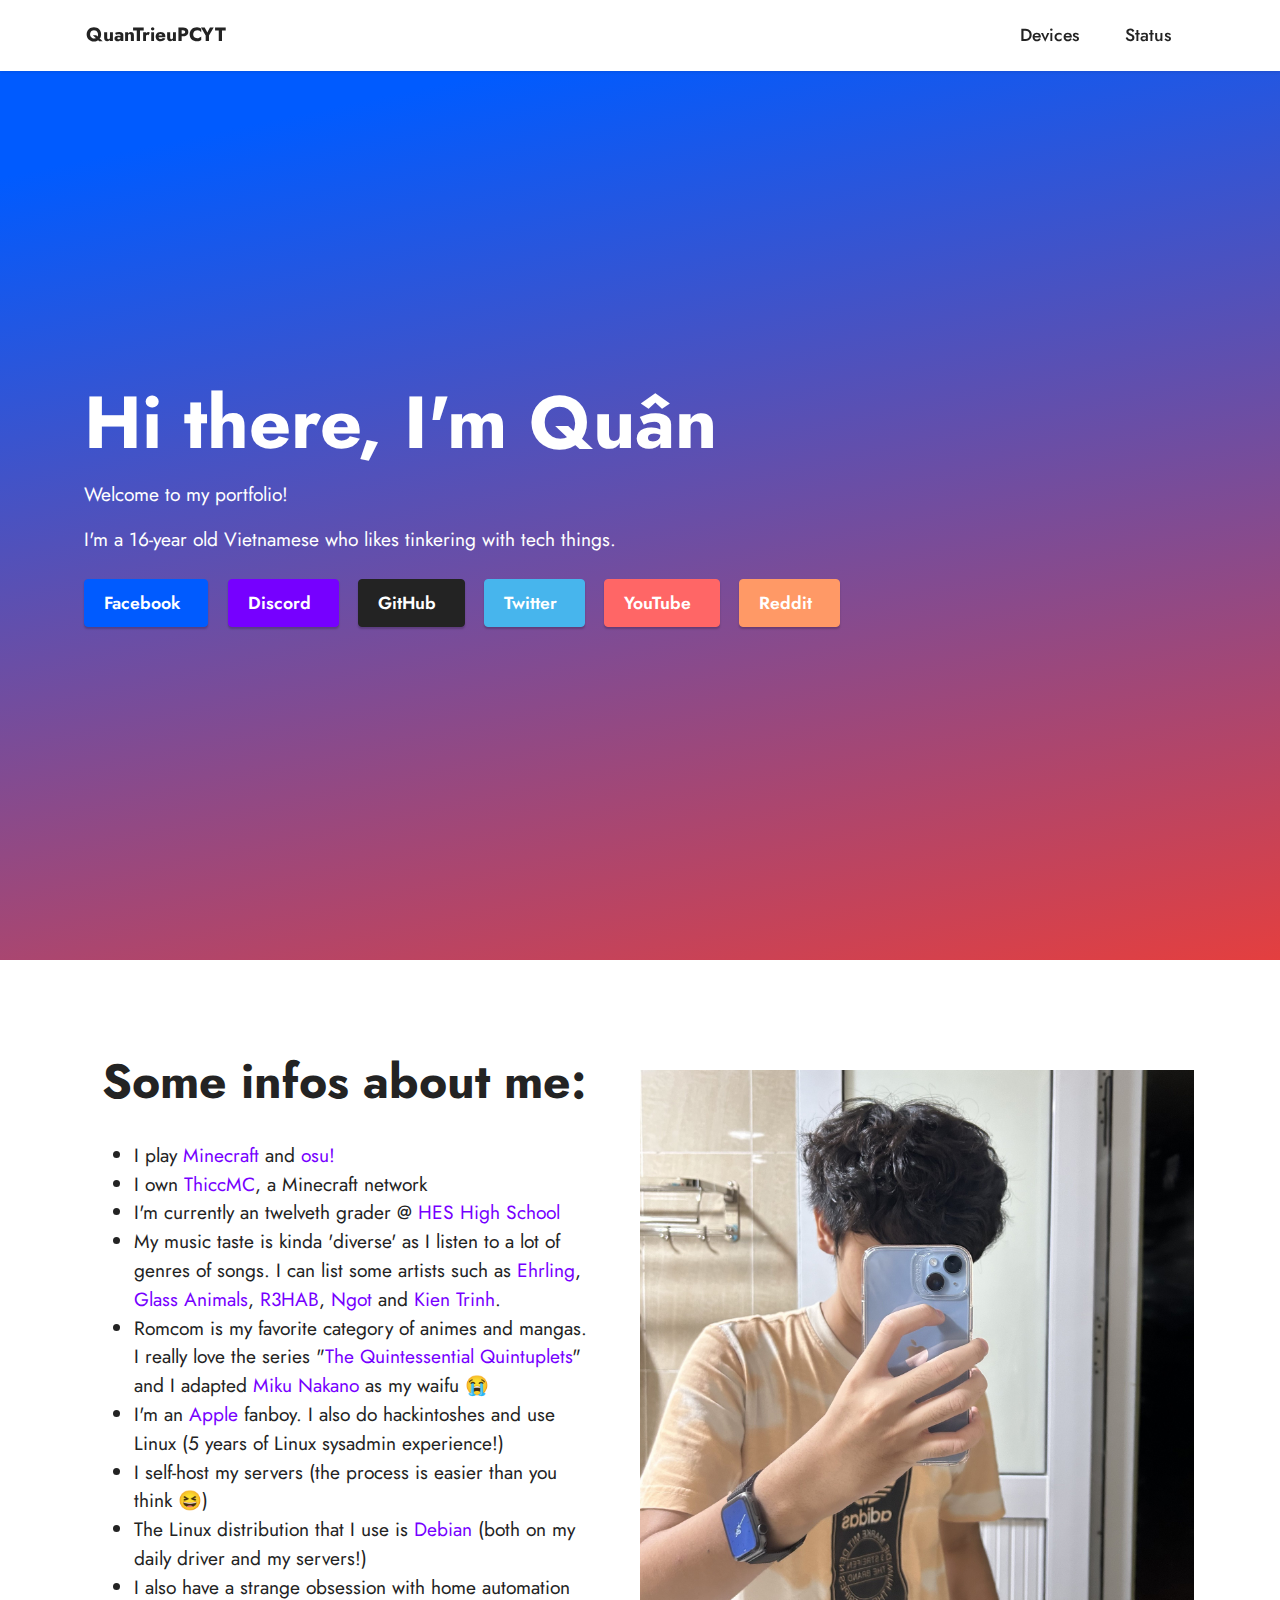
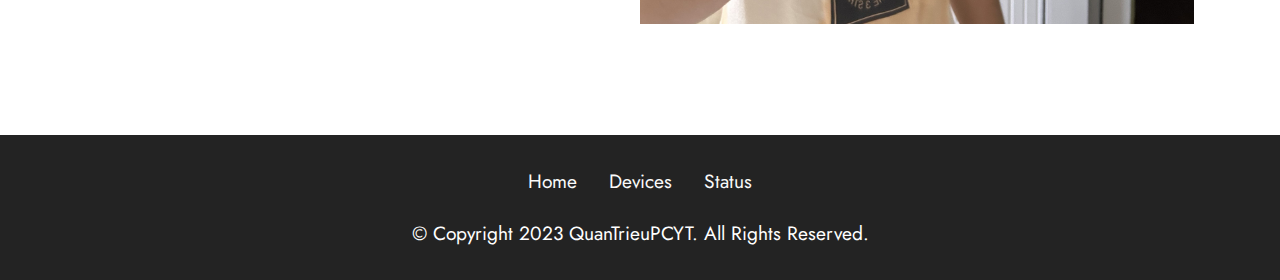
==== commit 63554e3b: "updated" ====
--- a/index.html
+++ b/index.html
@@ -107,7 +107,7 @@
                     </li>
                     <li>My music taste is kinda 'diverse' as I listen to a lot of genres of songs. I can list some artists such as <a href="http://ehrlingmusic.com" class="text-primary" target="_blank">Ehrling</a>, <a href="http://glassanimals.com" class="text-primary" target="_blank">Glass Animals</a>, <a href="http://r3hab.com" class="text-primary" target="_blank">R3HAB</a>, <a href="https://www.youtube.com/channel/UCuKWFCkVDNzcFy5JGeJFrOw" class="text-primary" target="_blank">Ngot</a> and <a href="https://www.youtube.com/channel/UCf14c1oBpl47qcbzWbFjNxA" class="text-primary" target="_blank">Kien Trinh</a>. </li>
                     <li>Romcom is my favorite category of animes and mangas. I really love the series "<a href="https://5hanayome.fandom.com/wiki/5-toubun_no_Hanayome" class="text-primary" target="_blank">The Quintessential Quintuplets</a>" and I adapted <a href="https://5hanayome.fandom.com/wiki/Miku_Nakano" class="text-primary" target="_blank">Miku Nakano</a> as my waifu 😭 </li>
-                    <li>I'm an <a href="https://apple.com" class="text-primary" target="_blank">Apple</a> fanboy. I also do hackintoshes and use Linux (3 years of Linux sysadmin experience!) </li>
+                    <li>I'm an <a href="https://apple.com" class="text-primary" target="_blank">Apple</a> fanboy. I also do hackintoshes and use Linux (5 years of Linux sysadmin experience!) </li>
                     <li>I self-host my servers (the process is easier than you think 😆)</li>
                     <li>The Linux distribution that I use is <a href="https://debian.org" class="text-primary" target="_blank">Debian</a> (both on my daily driver and my servers!) </li>
                     <li>I also have a strange obsession with home automation</li>
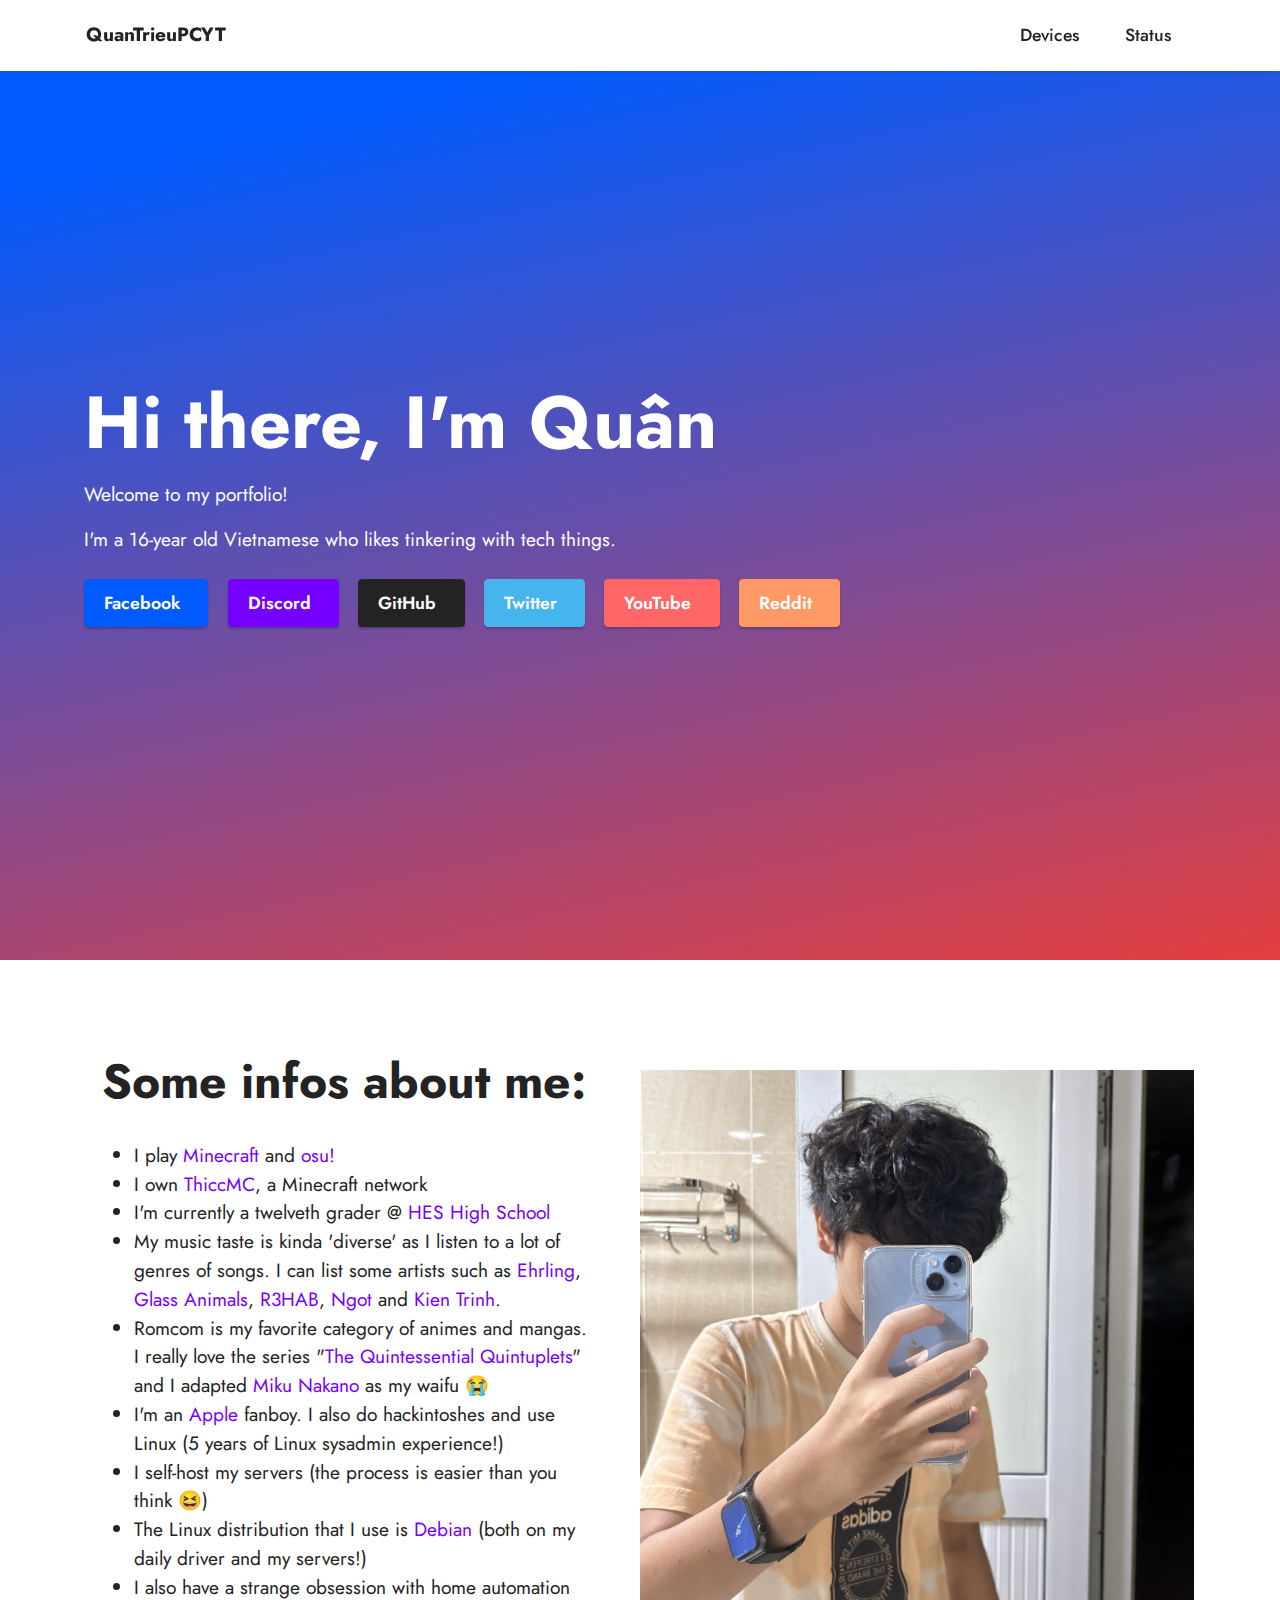
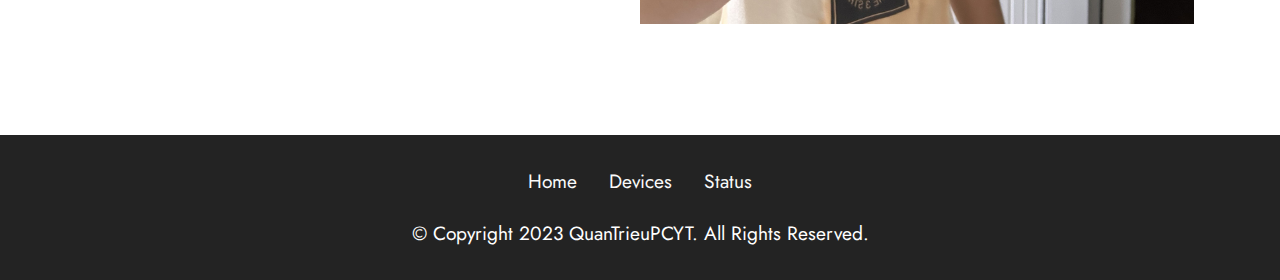
==== commit d753412a: "fix basic grammar error" ====
--- a/index.html
+++ b/index.html
@@ -103,7 +103,7 @@
                     <li>I play <a href="https://namemc.com/QuanTrieuPCYT" class="text-primary" target="_blank">Minecraft</a> and <a href="https://osu.ppy.sh/users/19029746" class="text-primary" target="_blank">osu!</a>
                     </li>
                     <li>I own <a href="https://thiccmc.com" class="text-primary" target="_blank">ThiccMC</a>, a Minecraft network </li>
-                    <li>I'm currently an twelveth grader @ <a href="http://hes.vnu.edu.vn" class="text-primary" target="_blank">HES High School</a>
+                    <li>I'm currently a twelveth grader @ <a href="http://hes.vnu.edu.vn" class="text-primary" target="_blank">HES High School</a>
                     </li>
                     <li>My music taste is kinda 'diverse' as I listen to a lot of genres of songs. I can list some artists such as <a href="http://ehrlingmusic.com" class="text-primary" target="_blank">Ehrling</a>, <a href="http://glassanimals.com" class="text-primary" target="_blank">Glass Animals</a>, <a href="http://r3hab.com" class="text-primary" target="_blank">R3HAB</a>, <a href="https://www.youtube.com/channel/UCuKWFCkVDNzcFy5JGeJFrOw" class="text-primary" target="_blank">Ngot</a> and <a href="https://www.youtube.com/channel/UCf14c1oBpl47qcbzWbFjNxA" class="text-primary" target="_blank">Kien Trinh</a>. </li>
                     <li>Romcom is my favorite category of animes and mangas. I really love the series "<a href="https://5hanayome.fandom.com/wiki/5-toubun_no_Hanayome" class="text-primary" target="_blank">The Quintessential Quintuplets</a>" and I adapted <a href="https://5hanayome.fandom.com/wiki/Miku_Nakano" class="text-primary" target="_blank">Miku Nakano</a> as my waifu 😭 </li>
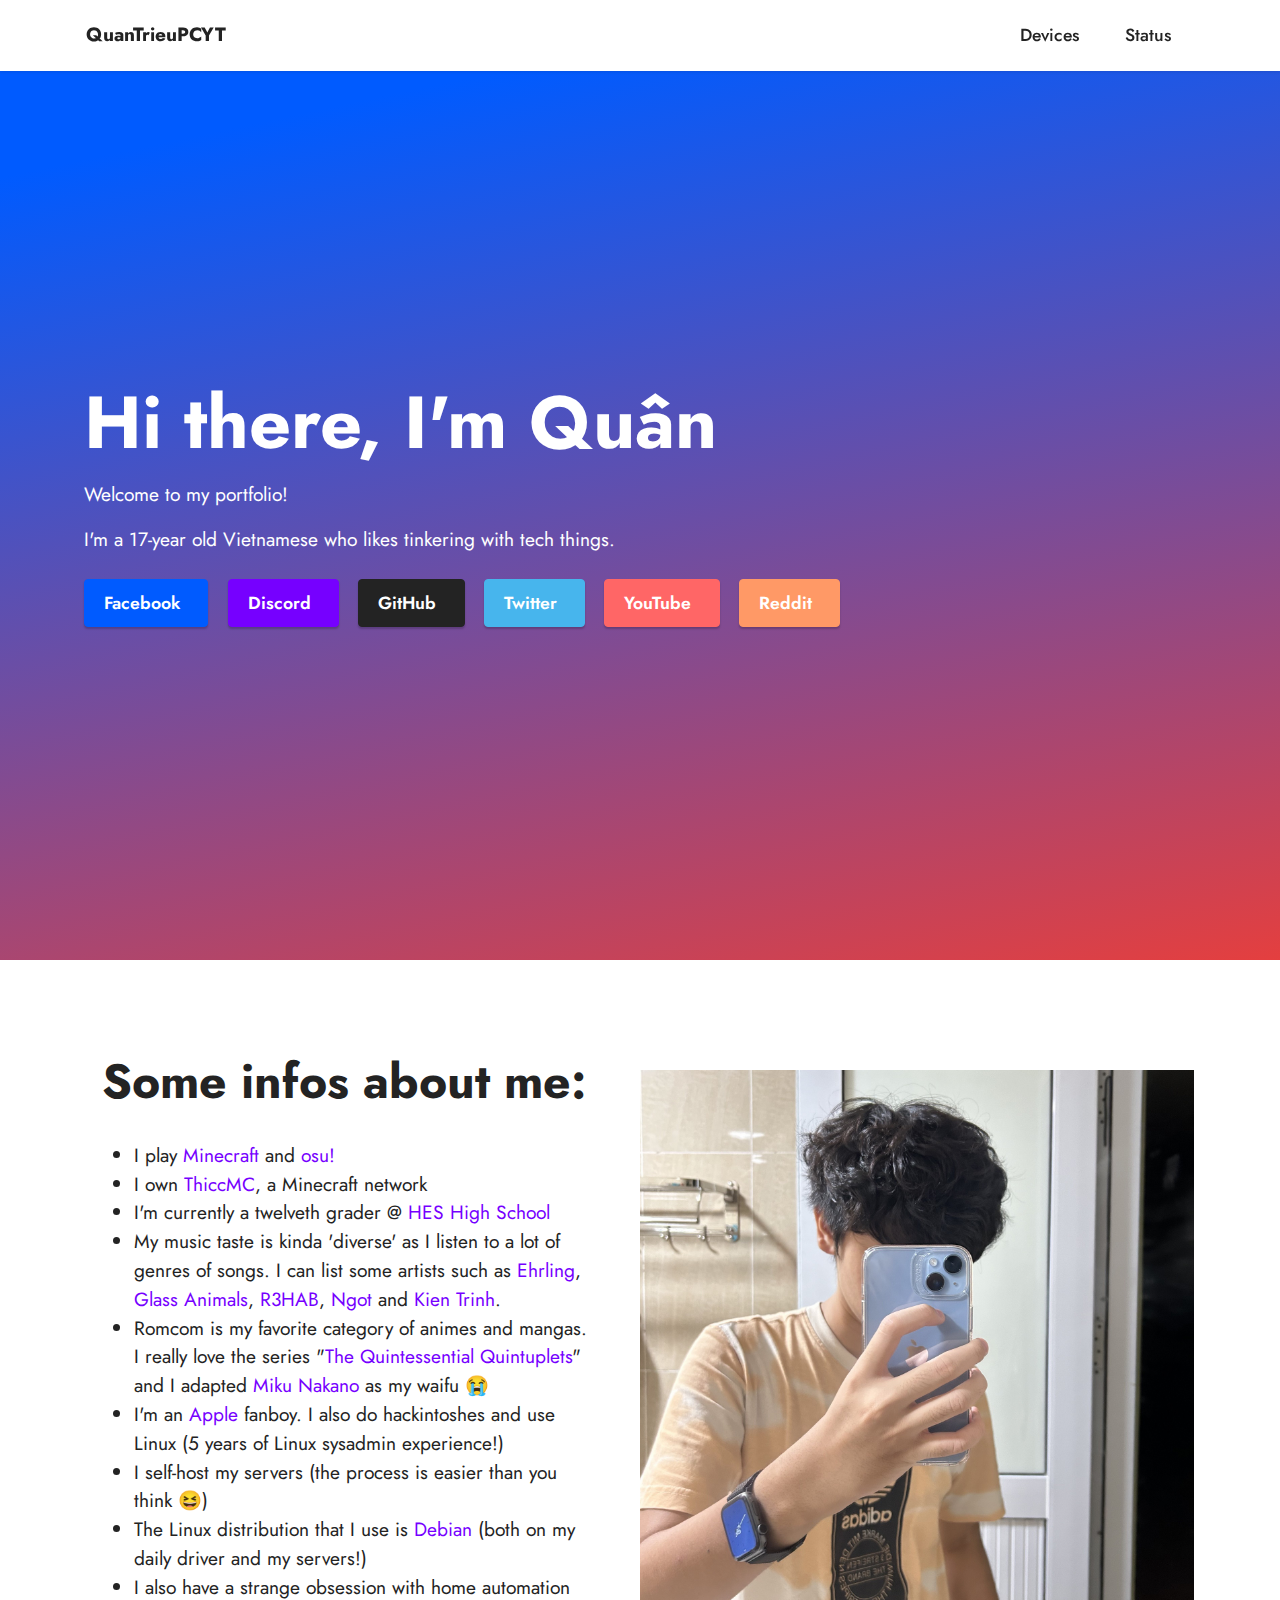
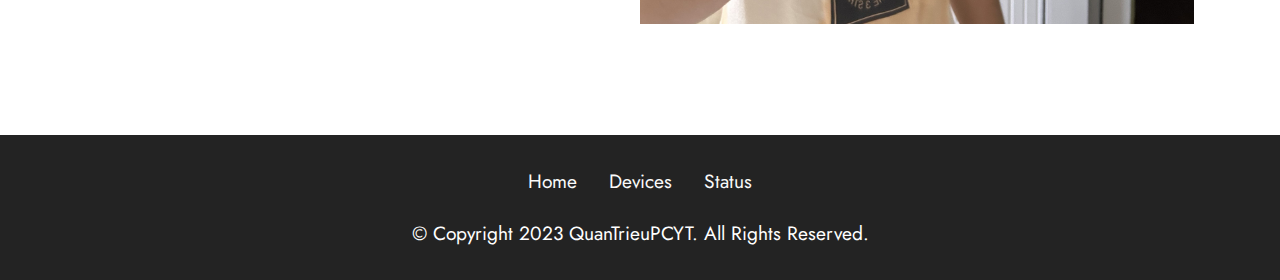
==== commit 2ff5d604: "im turning 17 soon" ====
--- a/index.html
+++ b/index.html
@@ -4,7 +4,7 @@
     <meta charset="UTF-8">
     <meta http-equiv="X-UA-Compatible" content="IE=edge">
     <meta name="generator" content="ThiccMC">
-    <meta name="twitter:description" content="16-year old Vietnamese who likes tinkering with tech things.">
+    <meta name="twitter:description" content="17-year old Vietnamese who likes tinkering with tech things.">
     <meta name="twitter:card" content="summary_large_image" />
     <meta name="twitter:image:src" content="assets/images/index-meta.png">
     <meta property="twitter:image" content="assets/images/index-meta.png" />
@@ -12,11 +12,11 @@
     <meta property="og:type" content="website">
     <meta property="og:url" content="https://qtpc.tech/">
     <meta property="og:title" content="QuanTrieuPCYT">
-    <meta property="og:description" content="16-year old Vietnamese who likes tinkering with tech things.">
+    <meta property="og:description" content="17-year old Vietnamese who likes tinkering with tech things.">
     <meta name="twitter:title" content="QuanTrieuPCYT">
     <meta name="viewport" content="width=device-width, initial-scale=1, minimum-scale=1">
     <link rel="shortcut icon" href="assets/images/c-2.jpg" type="image/x-icon">
-    <meta name="description" content="16-year old Vietnamese who likes tinkering with tech things.">
+    <meta name="description" content="17-year old Vietnamese who likes tinkering with tech things.">
     <title>QuanTrieuPCYT</title>
     <link rel="stylesheet" href="assets/web/assets/mobirise-icons2/mobirise2.css">
     <link rel="stylesheet" href="assets/bootstrap/css/bootstrap.min.css">
@@ -70,7 +70,7 @@
               <strong>Hi there, I'm Quân</strong>
             </h1>
             <p class="mbr-text mbr-fonts-style mbr-white display-7">Welcome to my portfolio!</p>
-            <p class="mbr-text mbr-fonts-style mbr-white display-7">I'm a 16-year old Vietnamese who likes tinkering with tech things.</p>
+            <p class="mbr-text mbr-fonts-style mbr-white display-7">I'm a 17-year old Vietnamese who likes tinkering with tech things.</p>
             <div class="mbr-section-btn mt-3">
               <a class="btn btn-success display-4" href="https://facebook.com/qtpctechhxd" target="_blank">
                 <span class="socicon socicon-facebook mbr-iconfont mbr-iconfont-btn"></span>Facebook </a>
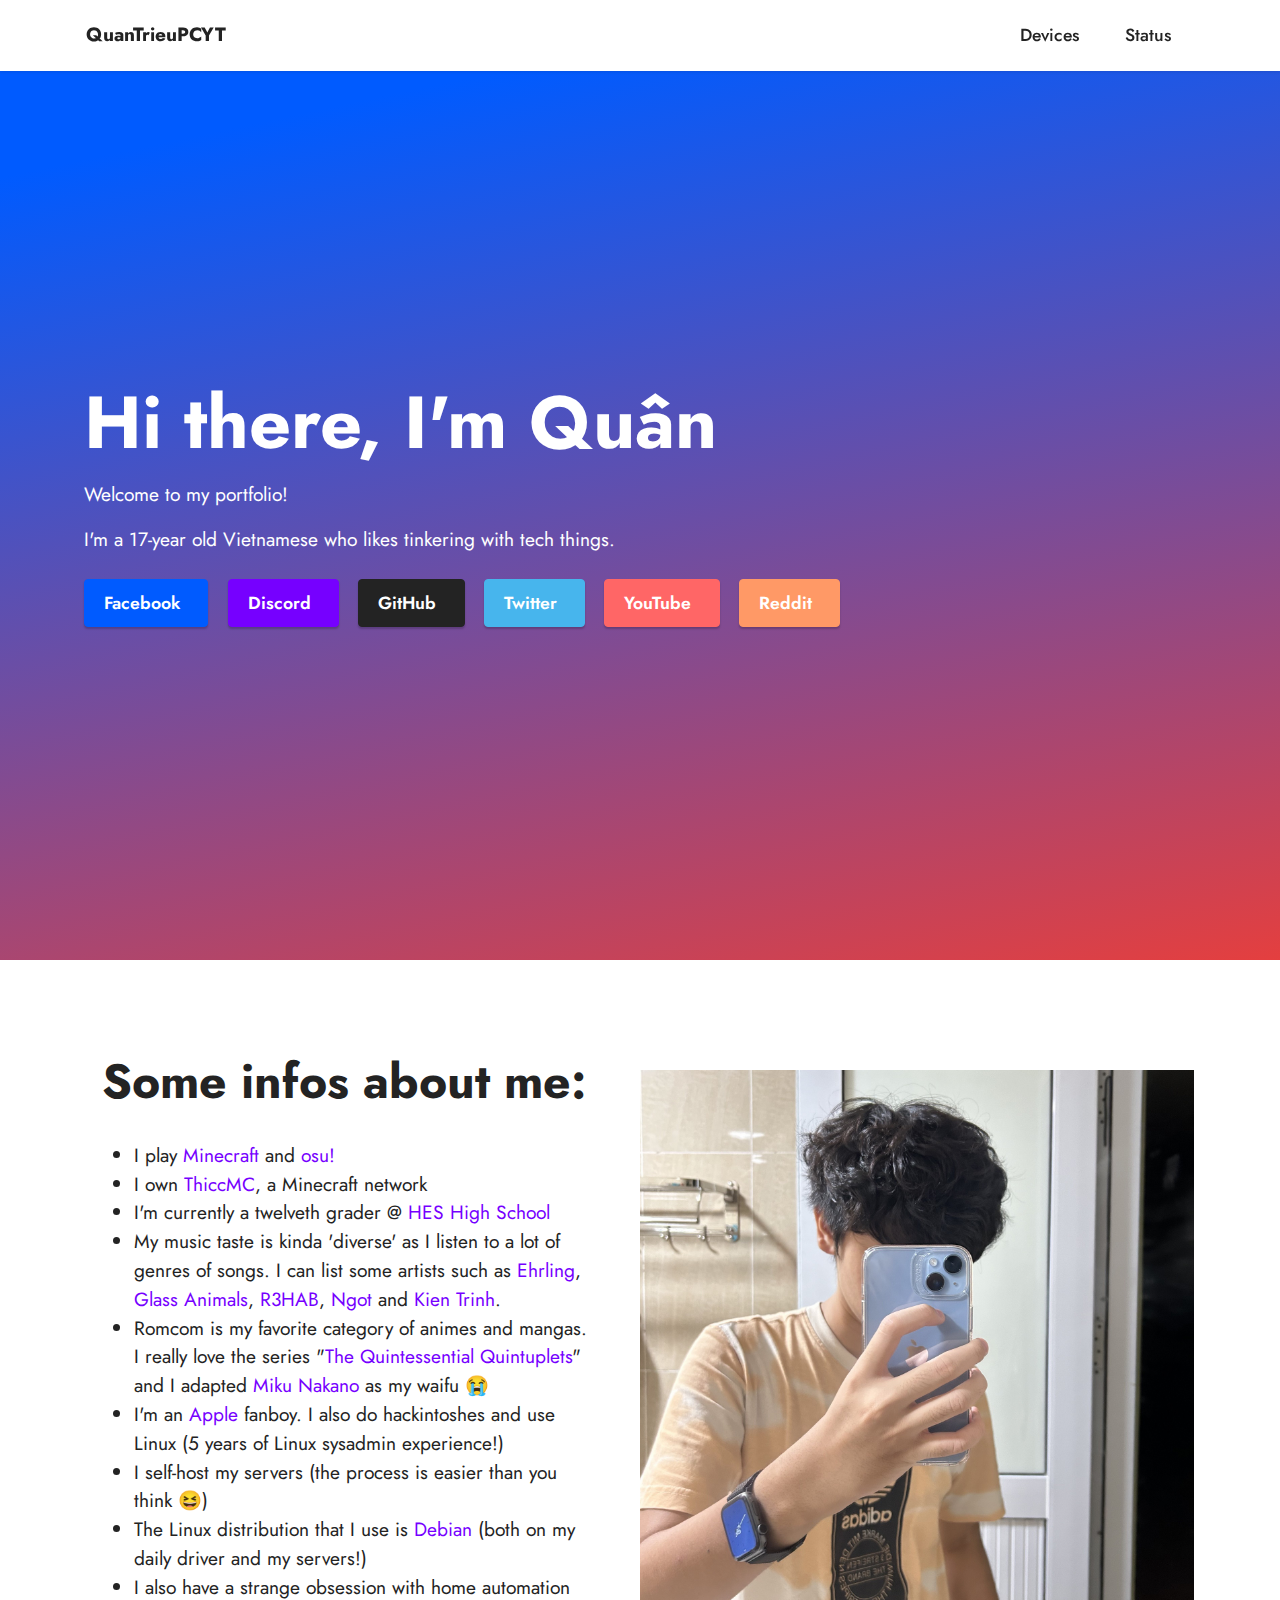
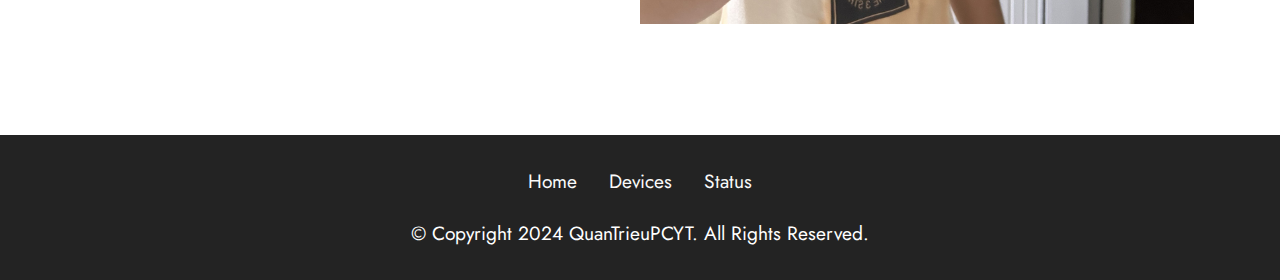
==== commit 9d65740b: "what the fuck a leap year!?" ====
--- a/index.html
+++ b/index.html
@@ -177,7 +177,7 @@
             </div>
           </div>
           <div class="row row-copirayt">
-            <p class="mbr-text mb-0 mbr-fonts-style mbr-white align-center display-7"> © Copyright 2023 QuanTrieuPCYT. All Rights Reserved. </p>
+            <p class="mbr-text mb-0 mbr-fonts-style mbr-white align-center display-7"> © Copyright 2024 QuanTrieuPCYT. All Rights Reserved. </p>
           </div>
         </div>
       </div>
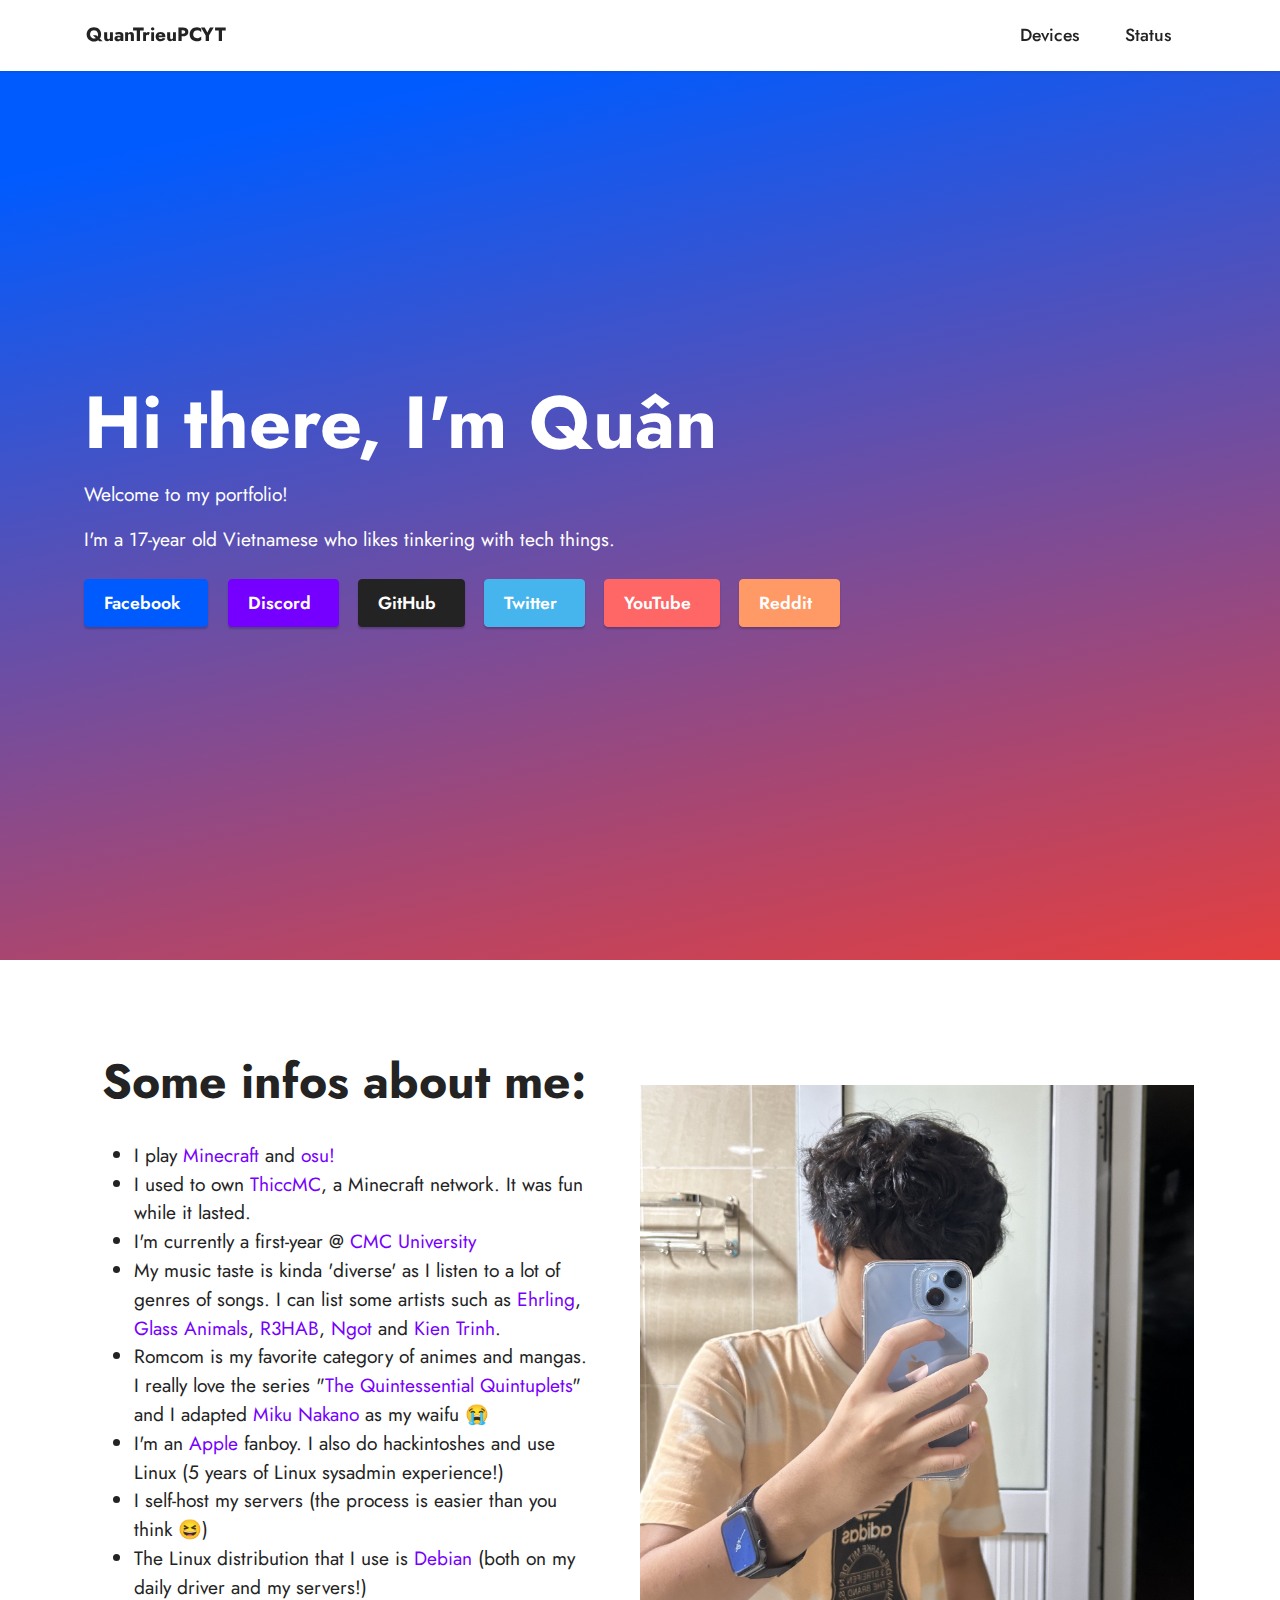
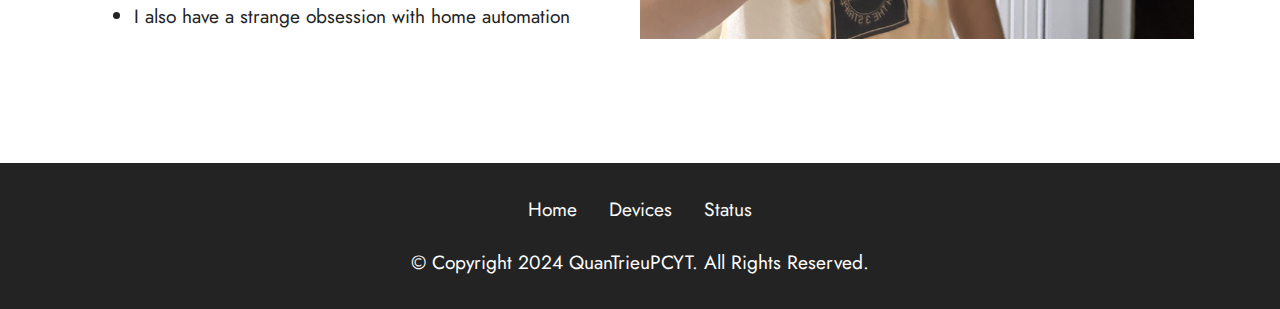
==== commit f7d66578: "omg i graduateD" ====
--- a/index.html
+++ b/index.html
@@ -102,8 +102,8 @@
                   <ul>
                     <li>I play <a href="https://namemc.com/QuanTrieuPCYT" class="text-primary" target="_blank">Minecraft</a> and <a href="https://osu.ppy.sh/users/19029746" class="text-primary" target="_blank">osu!</a>
                     </li>
-                    <li>I own <a href="https://thiccmc.com" class="text-primary" target="_blank">ThiccMC</a>, a Minecraft network </li>
-                    <li>I'm currently a twelveth grader @ <a href="http://hes.vnu.edu.vn" class="text-primary" target="_blank">HES High School</a>
+                    <li>I used to own <a href="https://thiccmc.com" class="text-primary" target="_blank">ThiccMC</a>, a Minecraft network. It was fun while it lasted. </li>
+                    <li>I'm currently a first-year @ <a href="https://cmc-u.edu.vn/en/cmc-university/" class="text-primary" target="_blank">CMC University</a>
                     </li>
                     <li>My music taste is kinda 'diverse' as I listen to a lot of genres of songs. I can list some artists such as <a href="http://ehrlingmusic.com" class="text-primary" target="_blank">Ehrling</a>, <a href="http://glassanimals.com" class="text-primary" target="_blank">Glass Animals</a>, <a href="http://r3hab.com" class="text-primary" target="_blank">R3HAB</a>, <a href="https://www.youtube.com/channel/UCuKWFCkVDNzcFy5JGeJFrOw" class="text-primary" target="_blank">Ngot</a> and <a href="https://www.youtube.com/channel/UCf14c1oBpl47qcbzWbFjNxA" class="text-primary" target="_blank">Kien Trinh</a>. </li>
                     <li>Romcom is my favorite category of animes and mangas. I really love the series "<a href="https://5hanayome.fandom.com/wiki/5-toubun_no_Hanayome" class="text-primary" target="_blank">The Quintessential Quintuplets</a>" and I adapted <a href="https://5hanayome.fandom.com/wiki/Miku_Nakano" class="text-primary" target="_blank">Miku Nakano</a> as my waifu 😭 </li>
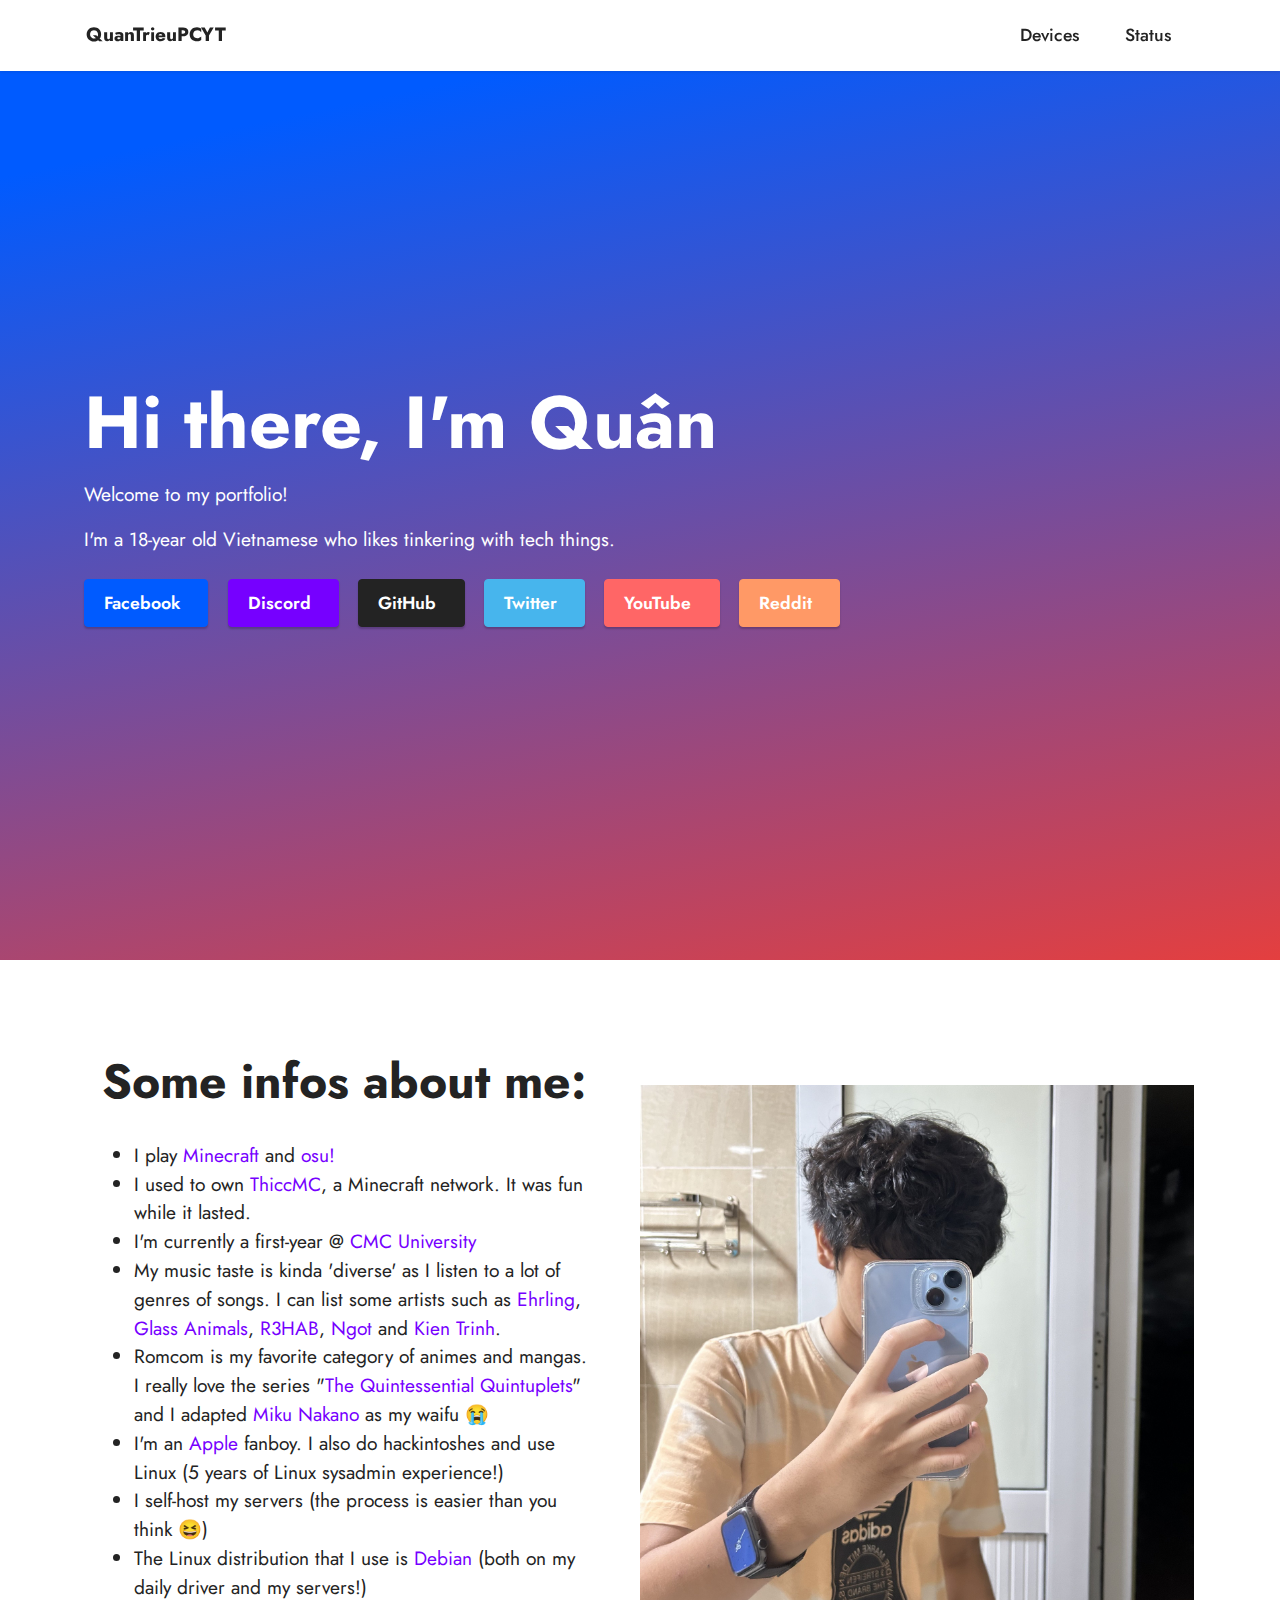
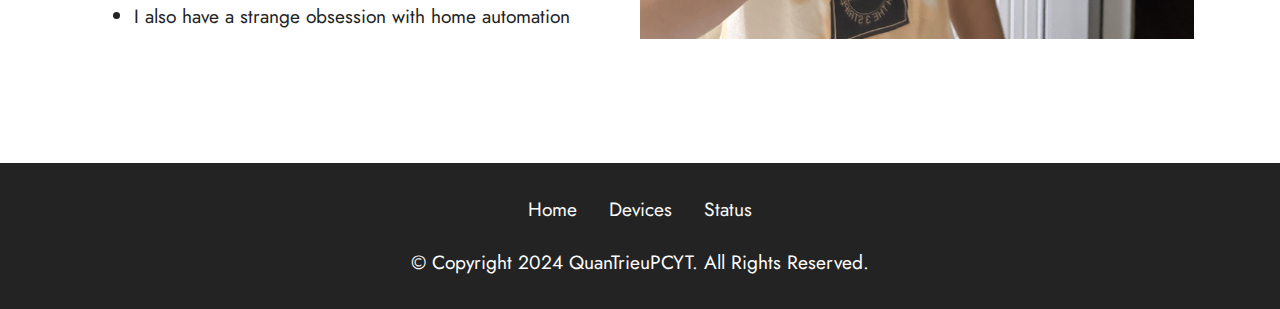
==== commit 8419e59f: "eighteen!" ====
--- a/index.html
+++ b/index.html
@@ -4,7 +4,7 @@
     <meta charset="UTF-8">
     <meta http-equiv="X-UA-Compatible" content="IE=edge">
     <meta name="generator" content="ThiccMC">
-    <meta name="twitter:description" content="17-year old Vietnamese who likes tinkering with tech things.">
+    <meta name="twitter:description" content="18-year old Vietnamese who likes tinkering with tech things.">
     <meta name="twitter:card" content="summary_large_image" />
     <meta name="twitter:image:src" content="assets/images/index-meta.png">
     <meta property="twitter:image" content="assets/images/index-meta.png" />
@@ -12,11 +12,11 @@
     <meta property="og:type" content="website">
     <meta property="og:url" content="https://qtpc.tech/">
     <meta property="og:title" content="QuanTrieuPCYT">
-    <meta property="og:description" content="17-year old Vietnamese who likes tinkering with tech things.">
+    <meta property="og:description" content="18-year old Vietnamese who likes tinkering with tech things.">
     <meta name="twitter:title" content="QuanTrieuPCYT">
     <meta name="viewport" content="width=device-width, initial-scale=1, minimum-scale=1">
     <link rel="shortcut icon" href="assets/images/c-2.jpg" type="image/x-icon">
-    <meta name="description" content="17-year old Vietnamese who likes tinkering with tech things.">
+    <meta name="description" content="18-year old Vietnamese who likes tinkering with tech things.">
     <title>QuanTrieuPCYT</title>
     <link rel="stylesheet" href="assets/web/assets/mobirise-icons2/mobirise2.css">
     <link rel="stylesheet" href="assets/bootstrap/css/bootstrap.min.css">
@@ -70,7 +70,7 @@
               <strong>Hi there, I'm Quân</strong>
             </h1>
             <p class="mbr-text mbr-fonts-style mbr-white display-7">Welcome to my portfolio!</p>
-            <p class="mbr-text mbr-fonts-style mbr-white display-7">I'm a 17-year old Vietnamese who likes tinkering with tech things.</p>
+            <p class="mbr-text mbr-fonts-style mbr-white display-7">I'm a 18-year old Vietnamese who likes tinkering with tech things.</p>
             <div class="mbr-section-btn mt-3">
               <a class="btn btn-success display-4" href="https://facebook.com/qtpctechhxd" target="_blank">
                 <span class="socicon socicon-facebook mbr-iconfont mbr-iconfont-btn"></span>Facebook </a>
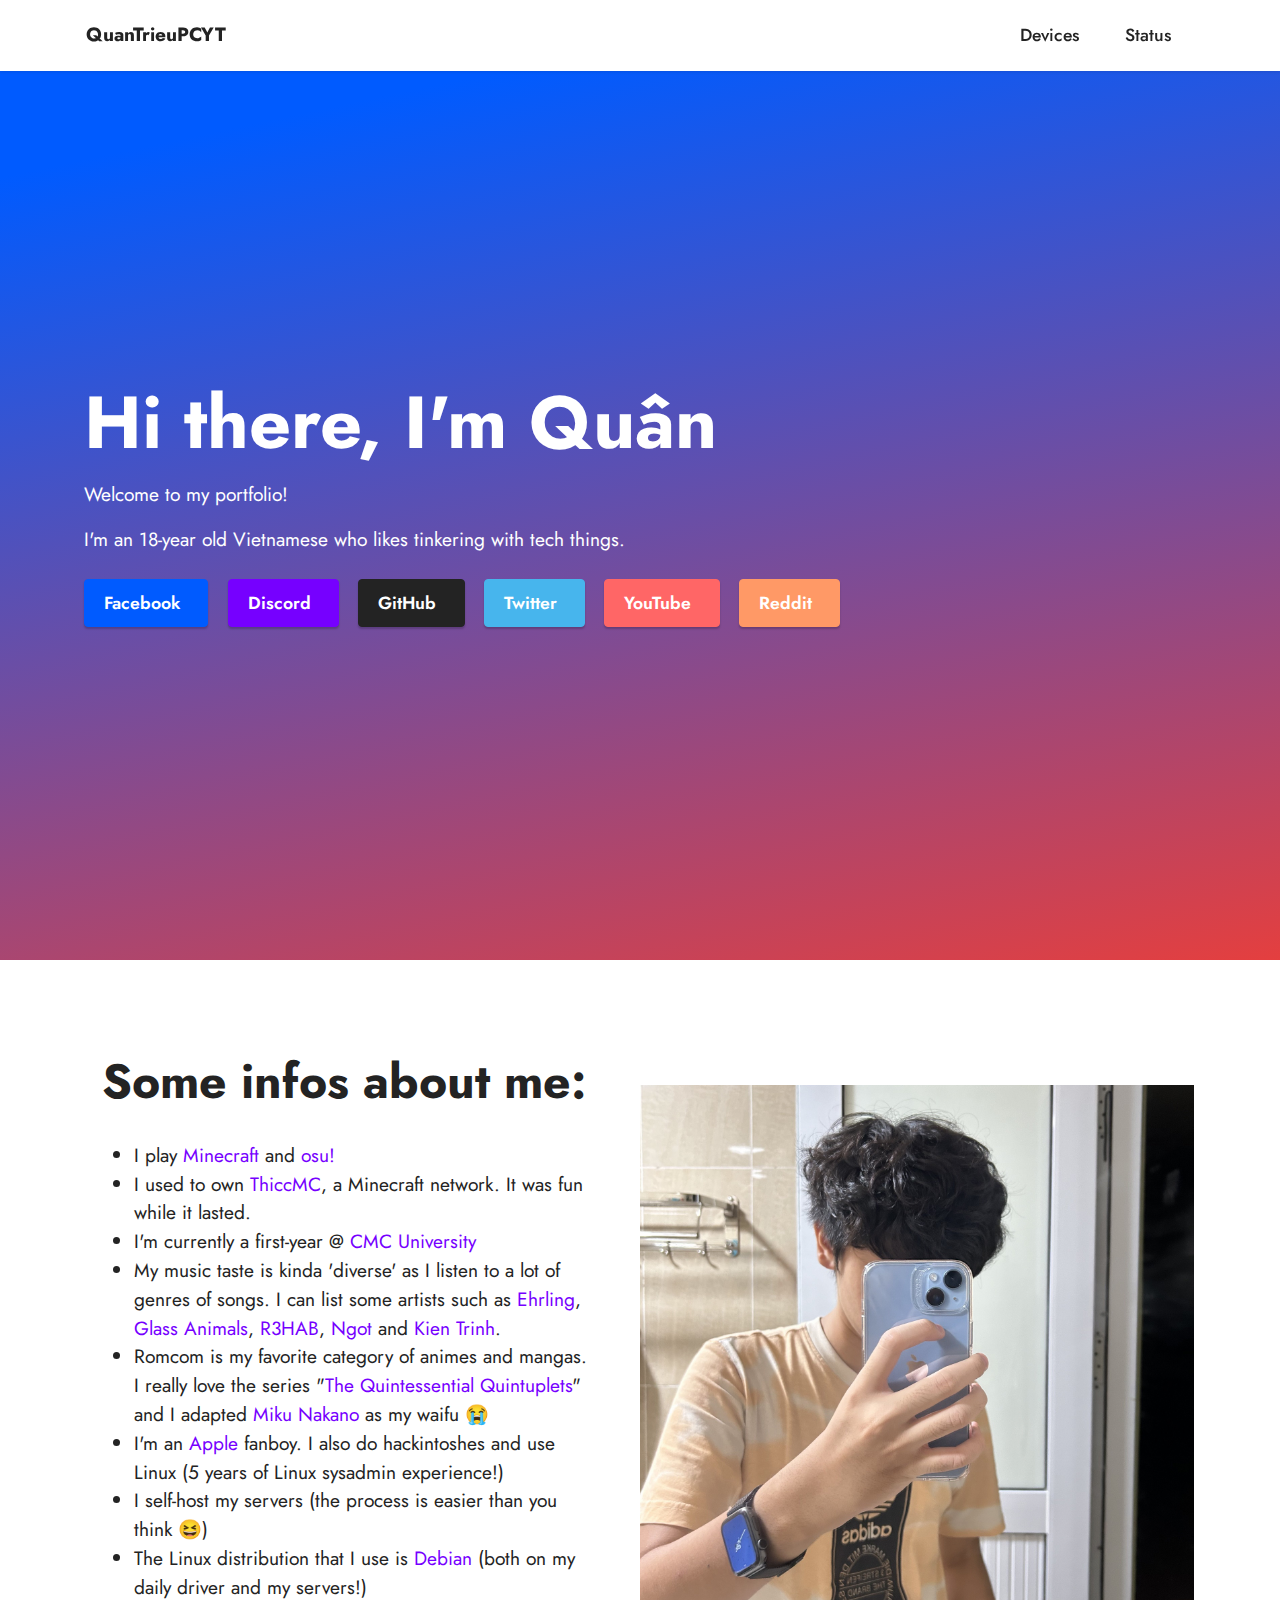
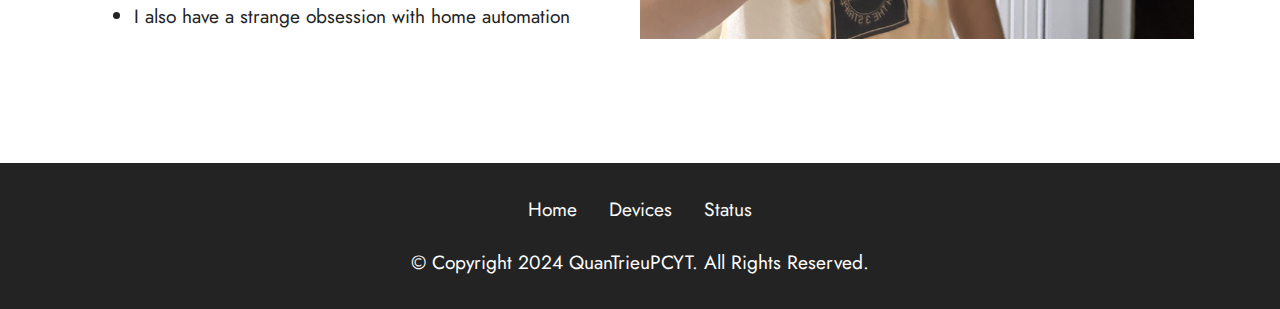
==== commit cf6d9ac4: "someone complained about this gramartical error" ====
--- a/index.html
+++ b/index.html
@@ -70,7 +70,7 @@
               <strong>Hi there, I'm Quân</strong>
             </h1>
             <p class="mbr-text mbr-fonts-style mbr-white display-7">Welcome to my portfolio!</p>
-            <p class="mbr-text mbr-fonts-style mbr-white display-7">I'm a 18-year old Vietnamese who likes tinkering with tech things.</p>
+            <p class="mbr-text mbr-fonts-style mbr-white display-7">I'm an 18-year old Vietnamese who likes tinkering with tech things.</p>
             <div class="mbr-section-btn mt-3">
               <a class="btn btn-success display-4" href="https://facebook.com/qtpctechhxd" target="_blank">
                 <span class="socicon socicon-facebook mbr-iconfont mbr-iconfont-btn"></span>Facebook </a>
